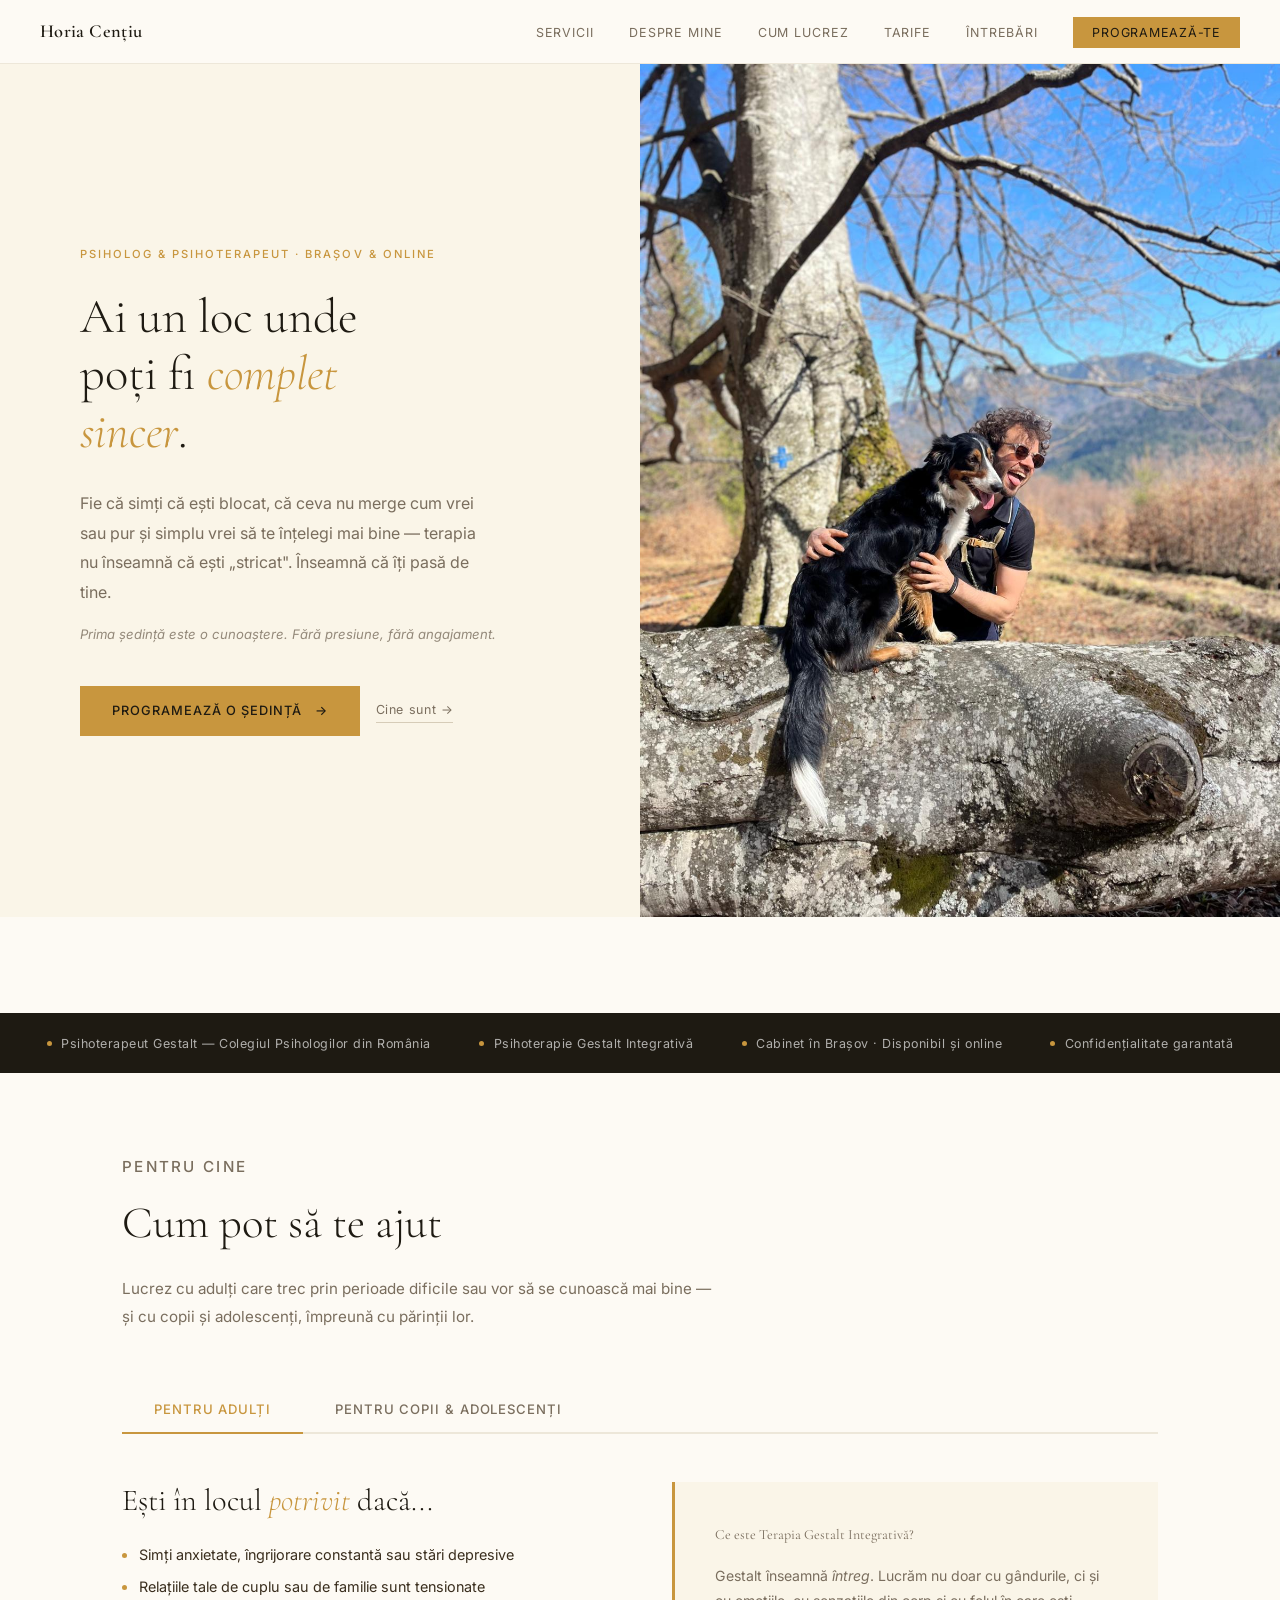
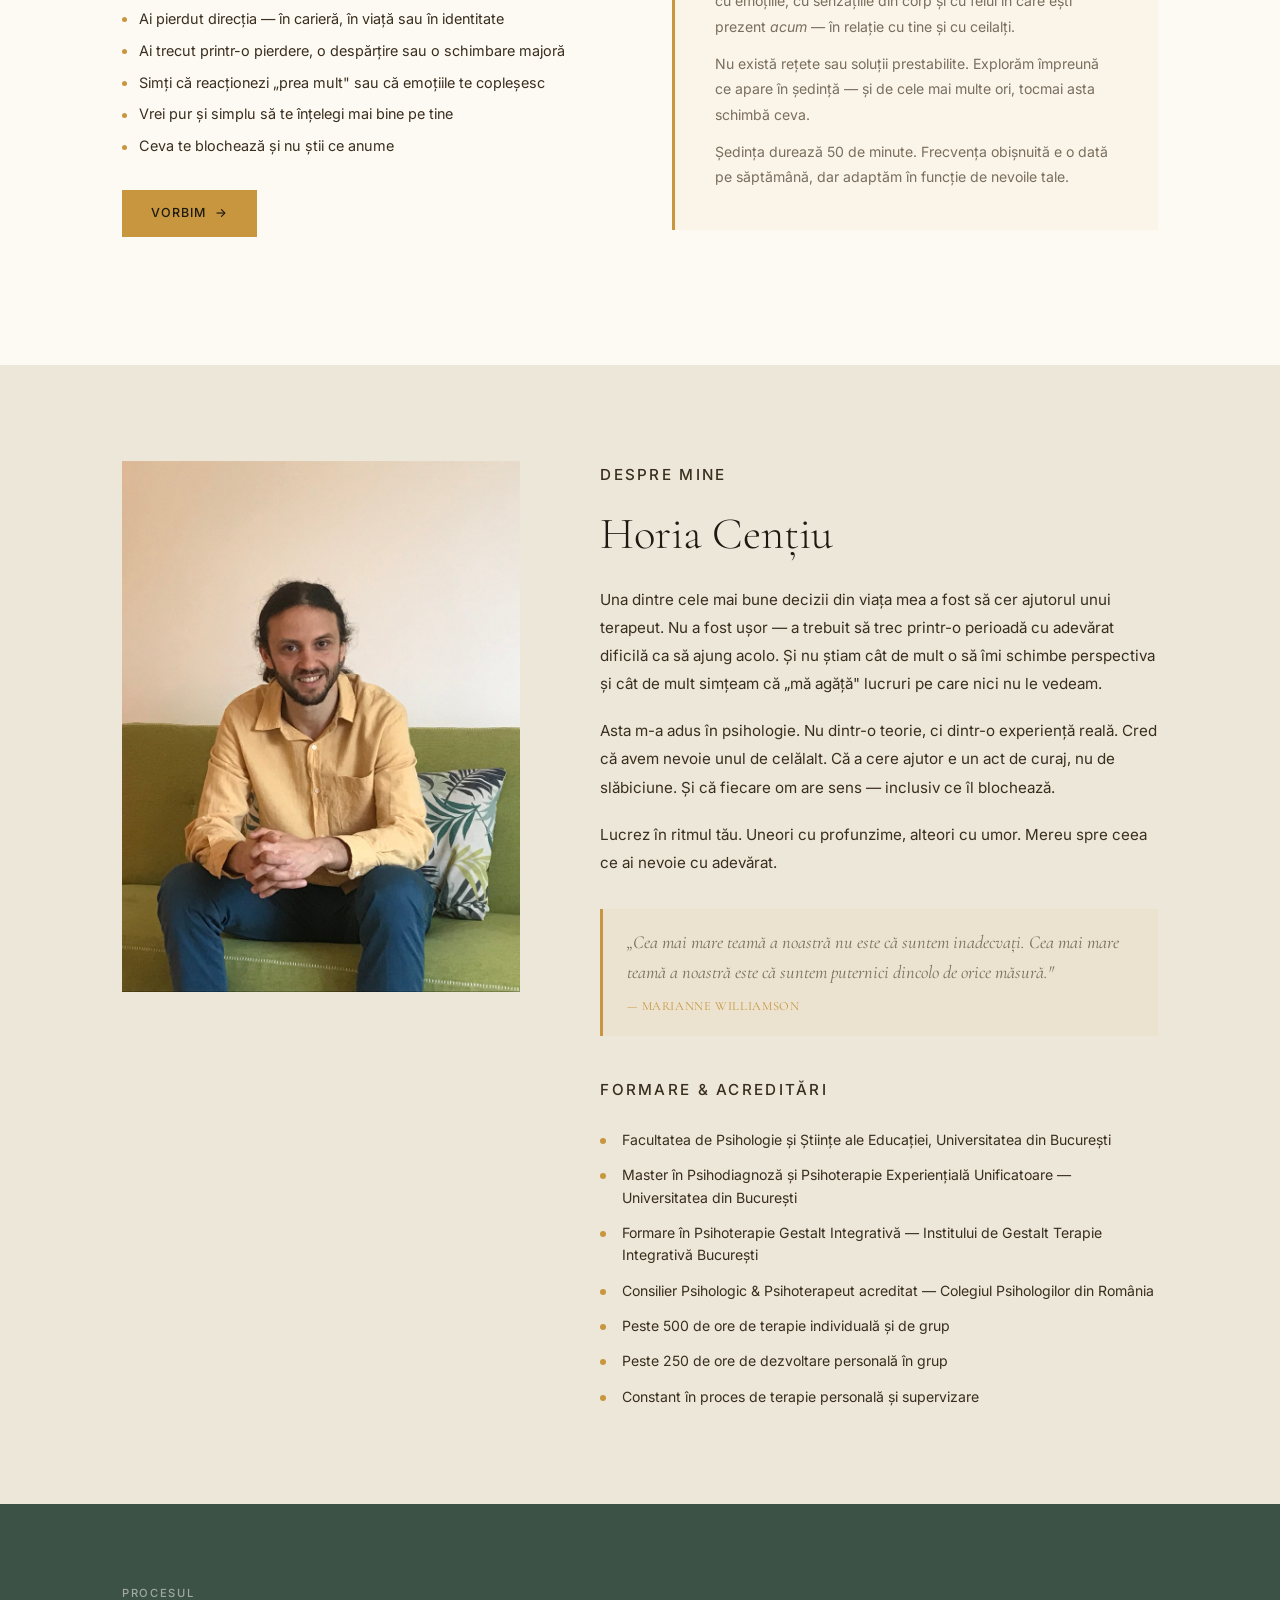
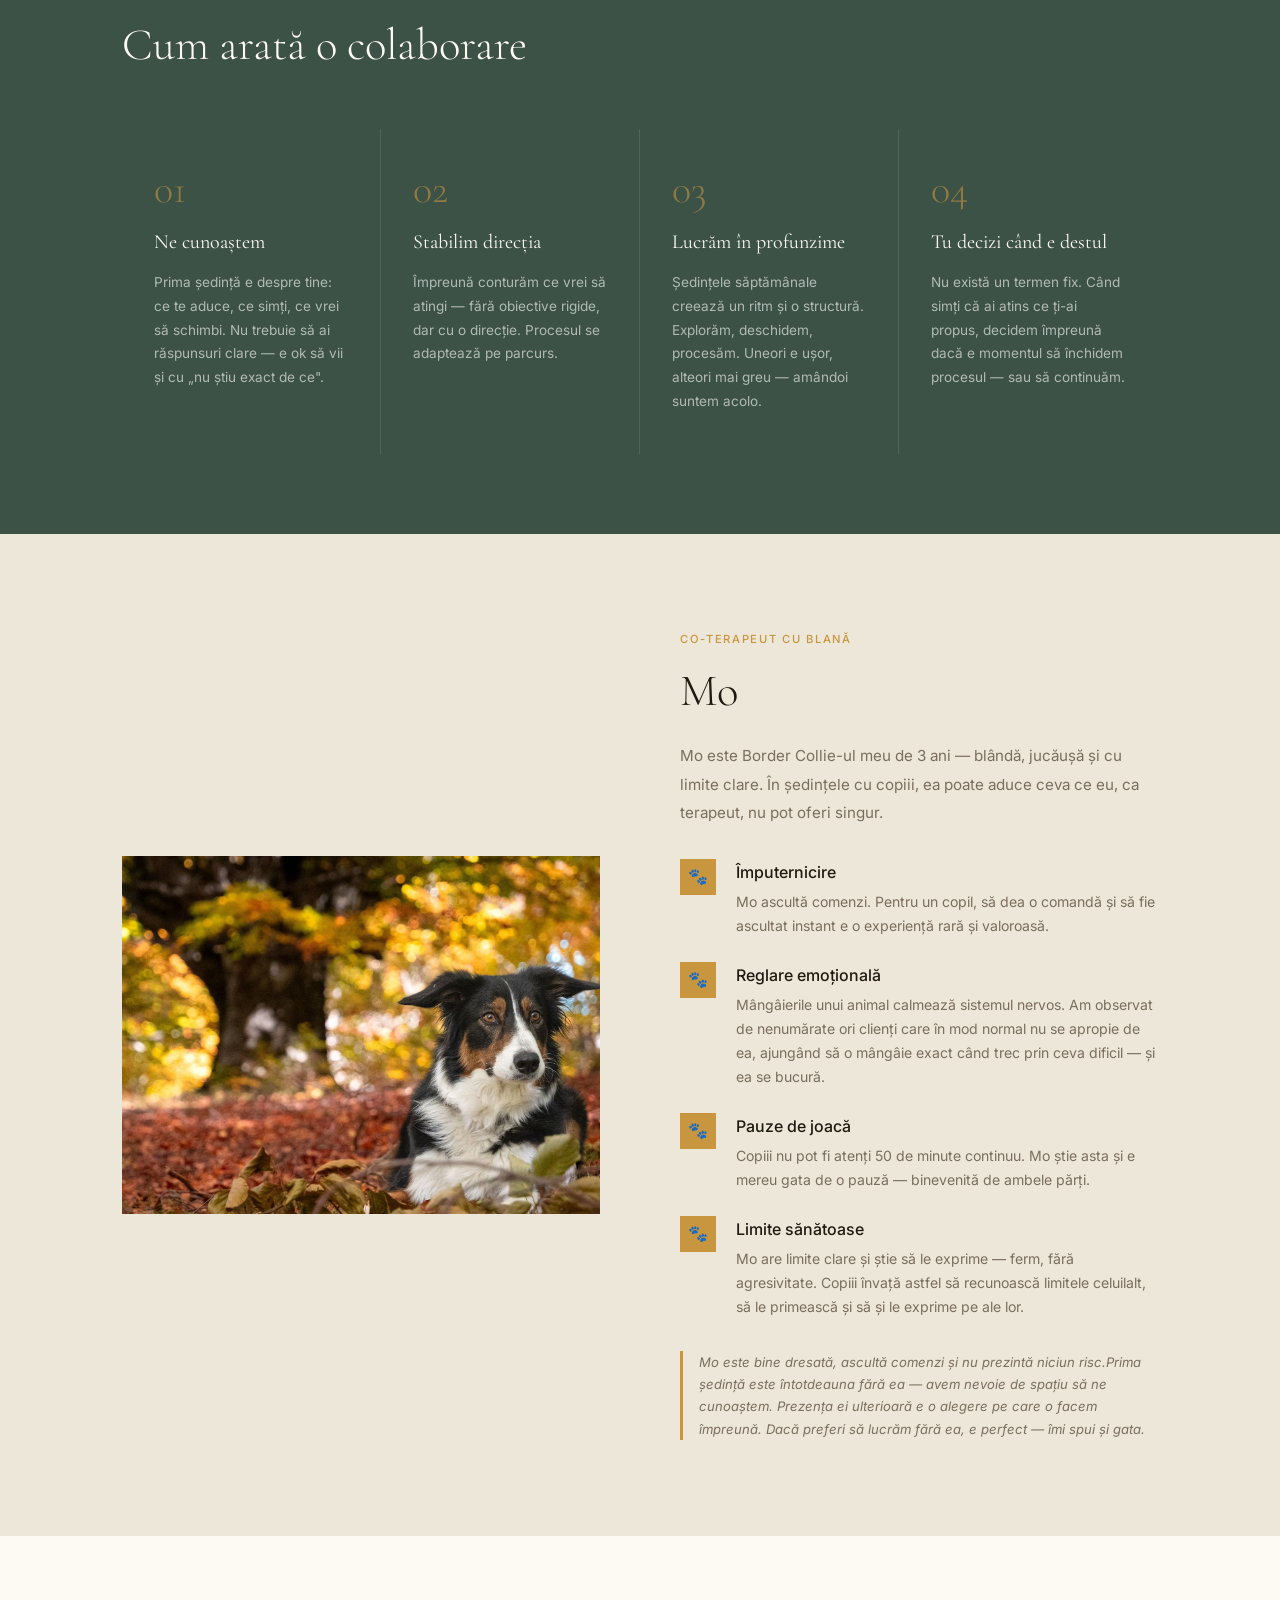
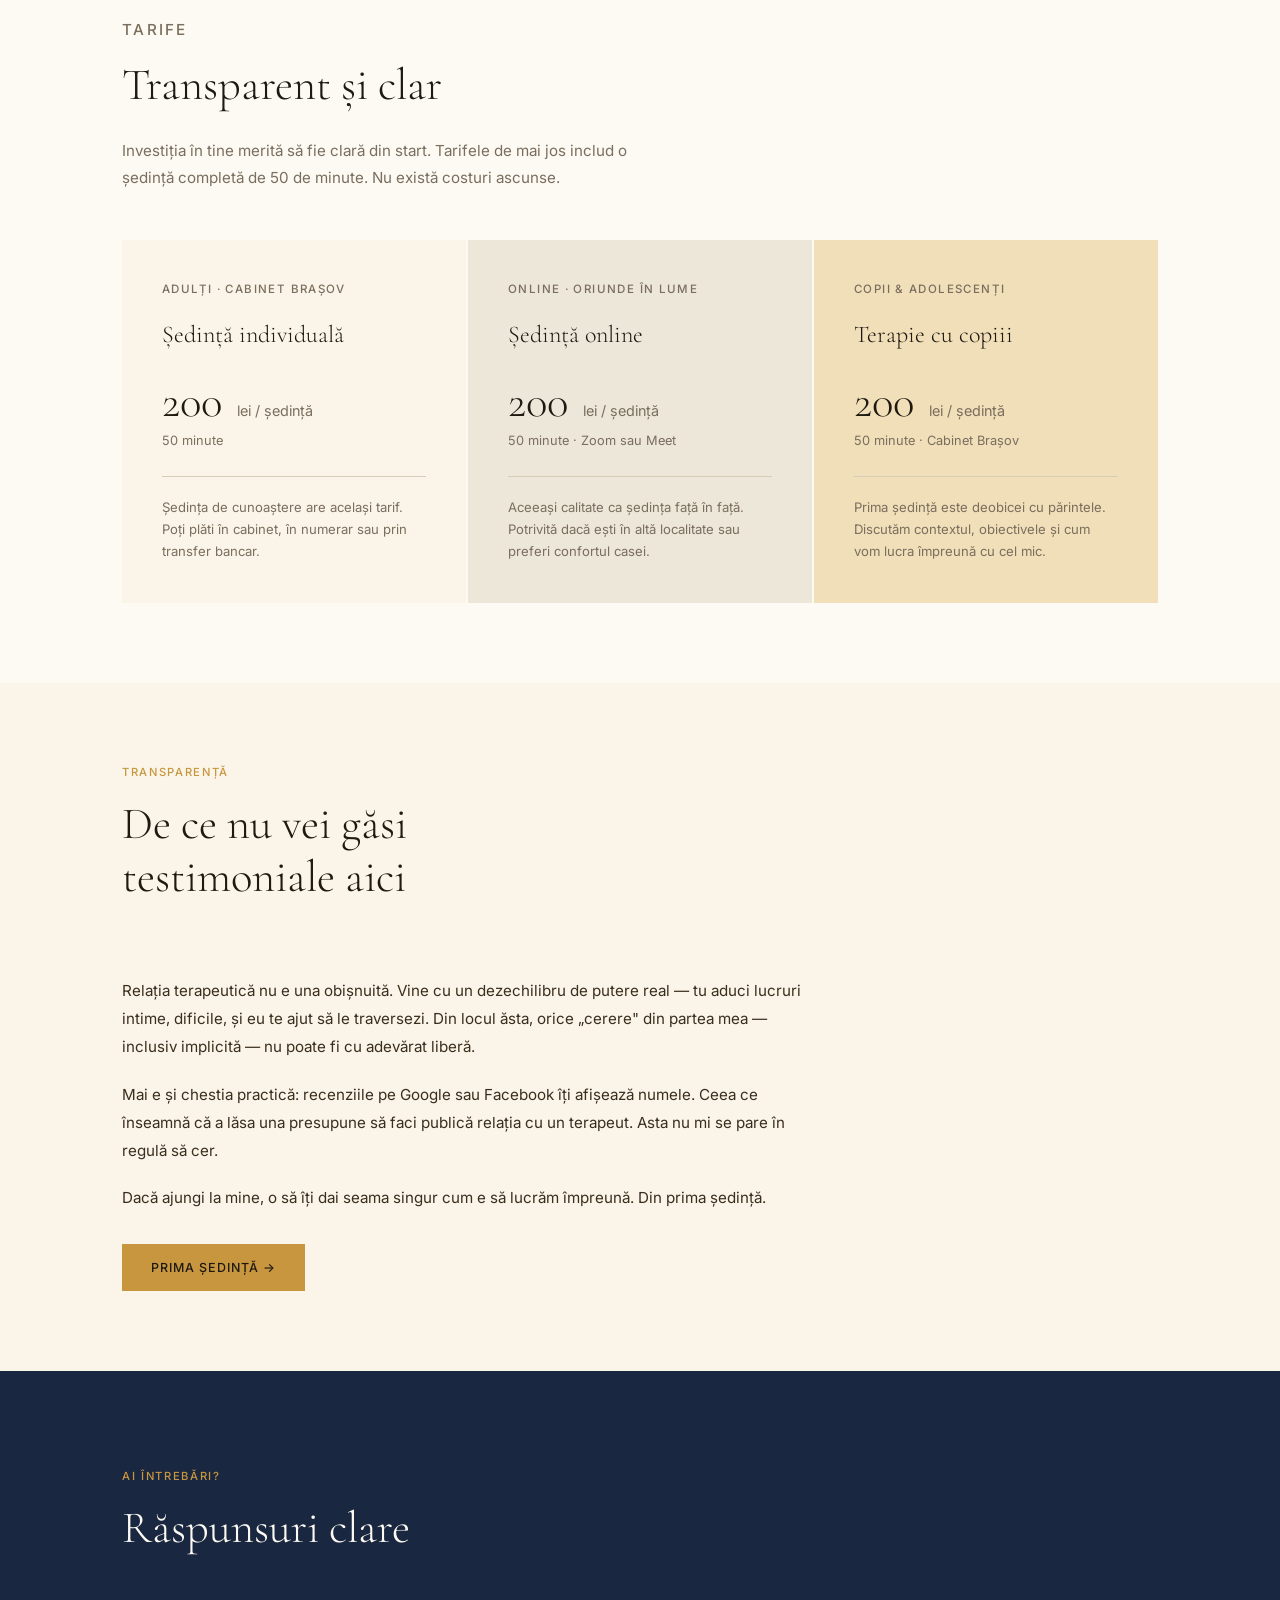
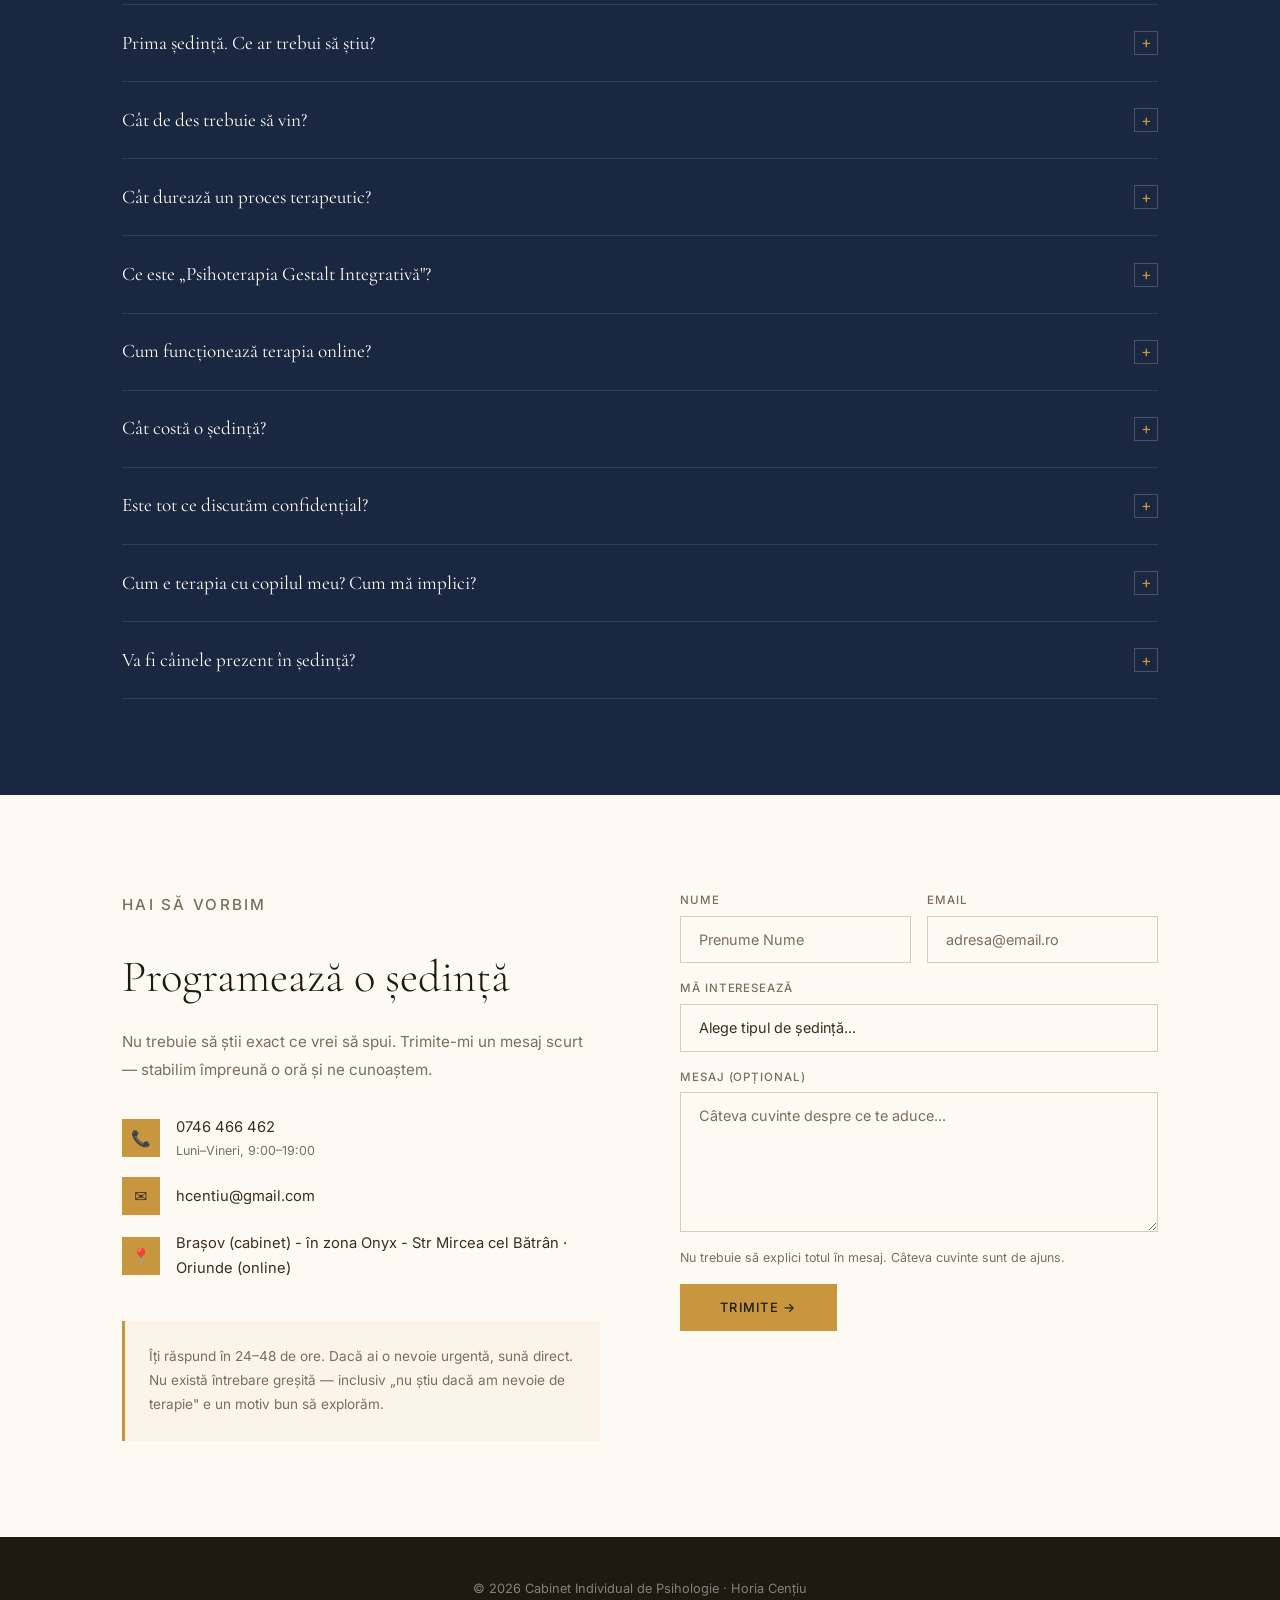
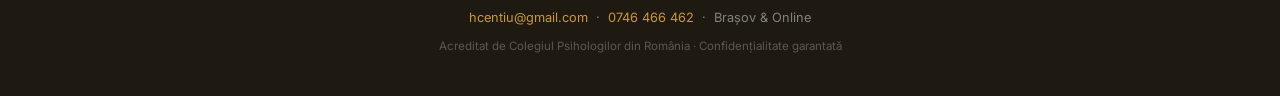
==== index.html @ 6fd57a89 "Update index.html" ====
<!DOCTYPE html>
<html lang="ro">
<head>
  <meta charset="UTF-8" />
  <meta name="viewport" content="width=device-width, initial-scale=1.0" />
  <title>Horia Cențiu | Psihoterapeut Gestalt Brașov — Terapie Adulți & Copii</title>
  <meta name="description" content="Psihoterapie Gestalt Integrativă în Brașov și online. Horia Cențiu — psihoterapeut acreditat. Terapie pentru adulți, copii și adolescenți. Programează o ședință." />

  <!-- SEO: Open Graph -->
  <meta property="og:type" content="website" />
  <meta property="og:title" content="Horia Cențiu | Psihoterapeut Gestalt Brașov" />
  <meta property="og:description" content="Psihoterapie Gestalt Integrativă în Brașov și online. Terapie pentru adulți, copii și adolescenți. Abordare caldă, fără clișee." />
  <meta property="og:url" content="https://horiacentiu.ro" />
  <meta property="og:image" content="https://horiacentiu.ro/pozesite1.jpg" />
  <meta property="og:locale" content="ro_RO" />

  <!-- SEO: Canonical -->
  <link rel="canonical" href="https://horiacentiu.ro" />

  <!-- SEO: Schema.org -->
  <script type="application/ld+json">
  {
    "@context": "https://schema.org",
    "@graph": [
      {
        "@type": "Person",
        "@id": "https://horiacentiu.ro/#persoana",
        "name": "Horia Centiu",
        "jobTitle": "Psihoterapeut Gestalt Integrativ",
        "description": "Psihoterapeut acreditat, specializat in Psihoterapie Gestalt Integrativa. Terapie individuala pentru adulti, copii si adolescenti in Brasov si online.",
        "url": "https://horiacentiu.ro",
        "email": "hcentiu@gmail.com",
        "telephone": "+40746466462",
        "image": "https://horiacentiu.ro/pozesite1.jpg",
        "alumniOf": {"@type": "CollegeOrUniversity", "name": "Universitatea din Bucuresti"},
        "knowsAbout": ["Psihoterapie Gestalt", "Terapie individuala", "Terapie copii", "Sanatate mentala"]
      },
      {
        "@type": "LocalBusiness",
        "@id": "https://horiacentiu.ro/#cabinet",
        "name": "Cabinet Individual de Psihologie Horia Centiu",
        "description": "Cabinet de psihoterapie Gestalt Integrativa in Brasov. Terapie pentru adulti, copii si adolescenti, fata in fata si online.",
        "url": "https://horiacentiu.ro",
        "telephone": "+40746466462",
        "email": "hcentiu@gmail.com",
        "priceRange": "200 RON",
        "address": {
          "@type": "PostalAddress",
          "addressLocality": "Brasov",
          "addressCountry": "RO"
        },
        "geo": {"@type": "GeoCoordinates", "latitude": "45.6427", "longitude": "25.5887"},
        "openingHoursSpecification": {
          "@type": "OpeningHoursSpecification",
          "dayOfWeek": ["Monday","Tuesday","Wednesday","Thursday","Friday"],
          "opens": "09:00",
          "closes": "19:00"
        },
        "hasOfferCatalog": {
          "@type": "OfferCatalog",
          "name": "Servicii de psihoterapie",
          "itemListElement": [
            {"@type": "Offer", "itemOffered": {"@type": "Service", "name": "Terapie individuala adulti", "description": "Sedinta de psihoterapie Gestalt Integrativa pentru adulti, 50 minute."}, "price": "200", "priceCurrency": "RON"},
            {"@type": "Offer", "itemOffered": {"@type": "Service", "name": "Terapie copii si adolescenti", "description": "Sedinta de terapie pentru copii si adolescenti, prin joc si expresie creativa."}, "price": "200", "priceCurrency": "RON"},
            {"@type": "Offer", "itemOffered": {"@type": "Service", "name": "Terapie online", "description": "Sedinta de psihoterapie online prin Zoom sau Google Meet."}, "price": "200", "priceCurrency": "RON"}
          ]
        }
      },
      {
        "@type": "FAQPage",
        "@id": "https://horiacentiu.ro/#faq",
        "mainEntity": [
          {
            "@type": "Question",
            "name": "Prima ședință. Ce ar trebui să știu?",
            "acceptedAnswer": {"@type": "Answer", "text": "Prima ședință e o cunoaștere — a ta, a mea, și a motivului pentru care ai ajuns aici. Nu trebuie să vii cu o poveste clară sau cu un diagnostic. Dacă la final simți că nu ne potrivim, te pot orienta spre altcineva fără nicio problemă."}
          },
          {
            "@type": "Question",
            "name": "Cât de des trebuie să vin?",
            "acceptedAnswer": {"@type": "Answer", "text": "De obicei o dată pe săptămână — constanța ajută procesul să avanseze și oferă structură. Putem stabili împreună să vii mai des în momente intense sau mai rar când lucrurile se stabilizează."}
          },
          {
            "@type": "Question",
            "name": "Cât durează un proces terapeutic?",
            "acceptedAnswer": {"@type": "Answer", "text": "Nu există un răspuns universal. Depinde de ce aduci cu tine, de ritmul tău și de profunzimea pe care vrei să o atingi. Unele persoane simt schimbări după câteva luni, altele aleg să continue ani de zile. Tu decizi când e destul."}
          },
          {
            "@type": "Question",
            "name": "Ce este Psihoterapia Gestalt Integrativă?",
            "acceptedAnswer": {"@type": "Answer", "text": "Gestalt înseamnă întreg. Lucrăm cu ceea ce se întâmplă acum: ce simți, ce apare în corpul tău, cum ești în relație cu ceilalți și cu tine. Integrativă înseamnă că nu există o rețetă fixă — adaptez instrumente din mai multe direcții la ceea ce ai nevoie tu, în momentul în care ești."}
          },
          {
            "@type": "Question",
            "name": "Cum funcționează terapia online?",
            "acceptedAnswer": {"@type": "Answer", "text": "Ședința online se desfășoară pe Zoom sau Google Meet, la o oră stabilită în avans. Ai nevoie doar de un loc liniștit și o conexiune la internet. Experiența e surprinzător de apropiată de ședința față în față."}
          },
          {
            "@type": "Question",
            "name": "Cât costă o ședință?",
            "acceptedAnswer": {"@type": "Answer", "text": "O ședință costă 200 lei, indiferent dacă e în cabinet sau online. Nu există ședință de probă gratuită, dar prima ședință nu te angajează la nimic — o privim amândoi ca o cunoaștere."}
          },
	      {
            "@type": "Question",
            "name": "Se dau teme? Sunt obligatorii?",
            "acceptedAnswer": {"@type": "Answer", "text": "Uneori ofer recomandări de teme de a lucra acasă, a ține un mic jurnal pe o anumită temă sau a explora o mișcare corporală. Temele nu sunt obligatorii, deși deobicei ajută procesul. Nu am să te intreb dacă le-ai făcut sau nu, dar le poți aduce tu în discuție dacă crezi că au deschis o temă."}
          },
          {
            "@type": "Question",
            "name": "Este tot ce discutăm confidențial?",
            "acceptedAnswer": {"@type": "Answer", "text": "Da. Confidențialitatea este fundamentul terapiei. Tot ce discutăm rămâne între noi, cu excepțiile prevăzute de lege (situații de risc iminent pentru tine sau pentru altcineva), discutate transparent la început."}
          },
          {
            "@type": "Question",
            "name": "Cum e terapia cu copilul meu? Cum mă implici?",
            "acceptedAnswer": {"@type": "Answer", "text": "Prima ședință e cu tine, ca părinte — înțeleg contextul și ce te îngrijorează. Ulterior lucrez direct cu copilul prin joc, desen și povești, iar periodic avem ședințe de feedback. Construim o relație de încredere cu copilul, fără să-ți raportez fiecare cuvânt."}
          }
        ]
      }
    ]
  }
  </script>
  <link rel="preconnect" href="https://fonts.googleapis.com" />
  <link rel="preconnect" href="https://fonts.gstatic.com" crossorigin />
  <link href="https://fonts.googleapis.com/css2?family=Cormorant+Garamond:ital,wght@0,300;0,400;0,600;1,300;1,400&family=Inter:wght@300;400;500&display=swap" rel="stylesheet" />
  <style>
    *, *::before, *::after { box-sizing: border-box; margin: 0; padding: 0; }

    :root {
      --yellow: #C8963E;
      --yellow-hover: #B5832C;
      --yellow-light: #F0DFB8;
      --yellow-pale: #FAF5E8;
      --beige: #EDE7D9;
      --beige-mid: #D6CCB8;
      --dark: #1E1A12;
      --text: #3A2E1E;
      --text-light: #7A6E5E;
      --white: #FDFAF4;
      --navy: #1A2740;
      --green-soft: #3D5246;
      --ff-display: 'Cormorant Garamond', Georgia, serif;
      --ff-body: 'Inter', system-ui, sans-serif;
    }

    html { scroll-behavior: smooth; }

    /* Accesibilitate: focus vizibil la navigare cu tastatura (WCAG 2.4.7) */
    a:focus-visible,
    button:focus-visible,
    input:focus-visible,
    select:focus-visible,
    textarea:focus-visible,
    summary:focus-visible {
      outline: 3px solid var(--navy);
      outline-offset: 2px;
      border-radius: 2px;
    }

    /* Skip-link pentru utilizatorii de tastatura */
    .skip-link {
      position: absolute;
      left: -9999px;
      top: 0;
      background: var(--navy);
      color: #fff;
      padding: 0.75rem 1.25rem;
      z-index: 2000;
      font-size: 0.85rem;
      text-decoration: none;
    }
    .skip-link:focus { left: 0; }

    body {
      font-family: var(--ff-body);
      background: var(--white);
      color: var(--text);
      font-size: 16px;
      line-height: 1.7;
    }

    /* ── NAV ── */
    nav {
      position: fixed;
      top: 0; left: 0; right: 0;
      z-index: 100;
      background: rgba(253, 250, 244, 0.97);
      backdrop-filter: blur(10px);
      border-bottom: 1px solid var(--beige);
      padding: 0 2.5rem;
      height: 64px;
      display: flex;
      align-items: center;
      justify-content: space-between;
    }

    .nav-logo {
      font-family: var(--ff-display);
      font-size: 1.15rem;
      font-weight: 600;
      color: var(--dark);
      text-decoration: none;
      letter-spacing: 0.02em;
    }

    .nav-links {
      list-style: none;
      display: flex;
      gap: 2.2rem;
      align-items: center;
    }

    .nav-links a {
      font-size: 0.78rem;
      font-weight: 400;
      letter-spacing: 0.07em;
      text-transform: uppercase;
      color: var(--text-light);
      text-decoration: none;
      transition: color 0.2s;
    }

    .nav-links a:hover { color: var(--yellow); }

    .nav-cta-btn {
      background: var(--yellow) !important;
      color: var(--dark) !important;
      padding: 0.5rem 1.2rem !important;
      letter-spacing: 0.06em !important;
      transition: background 0.2s !important;
    }
    .nav-cta-btn:hover { background: var(--yellow-hover) !important; color: var(--white) !important; }

    .nav-toggle {
      display: none;
      background: none;
      border: none;
      cursor: pointer;
      flex-direction: column;
      gap: 5px;
      padding: 4px;
    }

    .nav-toggle span {
      display: block;
      width: 22px;
      height: 2px;
      background: var(--dark);
      transition: all 0.3s;
    }

    /* ── HERO ── */
    #home {
      min-height: 100vh;
      display: grid;
      grid-template-columns: 1fr 1fr;
      padding-top: 64px;
    }

    .hero-text {
      background: var(--yellow-pale);
      display: flex;
      flex-direction: column;
      justify-content: center;
      padding: 5rem 4rem 5rem 5rem;
    }

    .hero-eyebrow {
      font-size: 0.7rem;
      letter-spacing: 0.18em;
      text-transform: uppercase;
      color: var(--yellow);
      font-weight: 500;
      margin-bottom: 1.5rem;
    }

    .hero-title {
      font-family: var(--ff-display);
      font-size: clamp(2.4rem, 3.8vw, 3.6rem);
      font-weight: 300;
      line-height: 1.18;
      color: var(--dark);
      margin-bottom: 1.8rem;
    }

    .hero-title em {
      font-style: italic;
      color: var(--yellow);
    }

    .hero-sub {
      font-size: 1rem;
      color: var(--text-light);
      max-width: 400px;
      margin-bottom: 1rem;
      line-height: 1.85;
    }

    .hero-reassurance {
      font-size: 0.82rem;
      color: var(--text-light);
      margin-bottom: 2.5rem;
      font-style: italic;
      opacity: 0.8;
    }

    .hero-ctas {
      display: flex;
      gap: 1rem;
      flex-wrap: wrap;
      align-items: center;
    }

    .hero-cta {
      display: inline-flex;
      align-items: center;
      gap: 0.75rem;
      background: var(--yellow);
      color: var(--dark);
      padding: 0.9rem 2rem;
      font-size: 0.8rem;
      font-weight: 500;
      letter-spacing: 0.08em;
      text-transform: uppercase;
      text-decoration: none;
      transition: background 0.2s, transform 0.15s;
      border: none;
      cursor: pointer;
    }

    .hero-cta:hover { background: var(--yellow-hover); color: var(--white); transform: translateX(3px); }
    .hero-cta::after { content: '→'; }

    .hero-cta-secondary {
      font-size: 0.78rem;
      color: var(--text-light);
      text-decoration: none;
      letter-spacing: 0.05em;
      border-bottom: 1px solid var(--beige-mid);
      padding-bottom: 2px;
      transition: color 0.2s, border-color 0.2s;
    }
    .hero-cta-secondary:hover { color: var(--yellow); border-color: var(--yellow); }

    .hero-image {
      position: relative;
      overflow: hidden;
    }

    .hero-image img {
      width: 100%;
      height: 100%;
      object-fit: cover;
      object-position: center top;
      display: block;
    }

    .hero-image-placeholder {
      width: 100%;
      height: 100%;
      background: linear-gradient(135deg, var(--beige) 0%, var(--beige-mid) 100%);
      display: flex;
      align-items: center;
      justify-content: center;
      color: var(--text-light);
      font-size: 0.85rem;
    }

    /* ── TRUST BAR ── */
    .trust-bar {
      background: var(--dark);
      padding: 1.2rem 2rem;
      display: flex;
      justify-content: center;
      gap: 3rem;
      flex-wrap: wrap;
    }

    .trust-item {
      display: flex;
      align-items: center;
      gap: 0.6rem;
      color: rgba(255,255,255,0.65);
      font-size: 0.78rem;
      letter-spacing: 0.04em;
    }

    .trust-item-dot {
      width: 5px;
      height: 5px;
      border-radius: 50%;
      background: var(--yellow);
      flex-shrink: 0;
    }

    /* ── SECTIONS GENERIC ── */
    section { padding: 6rem 0; }

    .container {
      max-width: 1100px;
      margin: 0 auto;
      padding: 0 2rem;
    }

    .section-label {
      font-size: 0.7rem;
      letter-spacing: 0.15em;
      text-transform: uppercase;
      color: var(--yellow);
      font-weight: 500;
      margin-bottom: 1rem;
    }

    .section-title {
      font-family: var(--ff-display);
      font-size: clamp(2rem, 3.5vw, 3rem);
      font-weight: 300;
      color: var(--dark);
      line-height: 1.2;
      margin-bottom: 1.5rem;
    }

    /* ── PENTRU CINE ── */
    #pentru-cine {
      background: var(--white);
      padding: 5rem 0;
    }

    .pentru-cine-intro {
      max-width: 600px;
      margin-bottom: 3.5rem;
    }

    .pentru-cine-intro p {
      font-size: 0.95rem;
      color: var(--text-light);
      line-height: 1.85;
    }

    .tabs-nav {
      display: flex;
      gap: 0;
      margin-bottom: 0;
      border-bottom: 2px solid var(--beige);
    }

    .tab-btn {
      background: none;
      border: none;
      padding: 0.9rem 2rem;
      font-family: var(--ff-body);
      font-size: 0.82rem;
      font-weight: 500;
      letter-spacing: 0.07em;
      text-transform: uppercase;
      color: var(--text-light);
      cursor: pointer;
      border-bottom: 2px solid transparent;
      margin-bottom: -2px;
      transition: color 0.2s, border-color 0.2s;
    }

    .tab-btn.active {
      color: var(--yellow);
      border-bottom-color: var(--yellow);
    }

    .tab-panel {
      display: none;
      padding: 3rem 0;
    }

    .tab-panel.active { display: block; }

    .tab-content-grid {
      display: grid;
      grid-template-columns: 1fr 1fr;
      gap: 4rem;
      align-items: start;
    }

    .tab-heading {
      font-family: var(--ff-display);
      font-size: 1.9rem;
      font-weight: 300;
      color: var(--dark);
      line-height: 1.25;
      margin-bottom: 1rem;
    }

    .tab-heading em {
      font-style: italic;
      color: var(--yellow);
    }

    .tab-text {
      font-size: 0.93rem;
      color: var(--text-light);
      line-height: 1.85;
      margin-bottom: 1rem;
    }

    .tab-problems {
      list-style: none;
      margin-top: 1.5rem;
      display: flex;
      flex-direction: column;
      gap: 0.6rem;
    }

    .tab-problems li {
      display: flex;
      gap: 0.75rem;
      align-items: flex-start;
      font-size: 0.9rem;
      color: var(--text);
      line-height: 1.55;
    }

    .tab-problems li::before {
      content: '';
      width: 5px;
      height: 5px;
      border-radius: 50%;
      background: var(--yellow);
      flex-shrink: 0;
      margin-top: 0.6rem;
    }

    .tab-side-card {
      background: var(--yellow-pale);
      padding: 2.5rem;
      border-left: 3px solid var(--yellow);
    }

    .tab-side-card-title {
      font-family: var(--ff-display);
      font-size: 1.15rem;
      font-weight: 400;
      color: var(--dark);
      margin-bottom: 1rem;
    }

    .tab-side-card p {
      font-size: 0.88rem;
      color: var(--text-light);
      line-height: 1.8;
    }

    .tab-cta {
      display: inline-flex;
      align-items: center;
      gap: 0.6rem;
      margin-top: 2rem;
      background: var(--yellow);
      color: var(--dark);
      padding: 0.8rem 1.8rem;
      font-size: 0.78rem;
      font-weight: 500;
      letter-spacing: 0.08em;
      text-transform: uppercase;
      text-decoration: none;
      transition: background 0.2s;
    }
    .tab-cta:hover { background: var(--yellow-hover); color: var(--white); }
    .tab-cta::after { content: '→'; }

    /* ── DESPRE MINE ── */
    #despre {
      background: var(--beige);
    }

    .despre-grid {
      display: grid;
      grid-template-columns: 1fr 1.4fr;
      gap: 5rem;
      align-items: start;
    }

    .despre-image {
      aspect-ratio: 3/4;
      overflow: hidden;
      background: var(--beige-mid);
      position: relative;
    }

    .despre-image img {
      width: 100%;
      height: 100%;
      object-fit: cover;
      object-position: center top;
    }

    .despre-content p {
      font-size: 0.95rem;
      color: var(--text);
      margin-bottom: 1.2rem;
      line-height: 1.85;
    }

    .quote-block {
      border-left: 3px solid var(--yellow);
      padding: 1.2rem 1.5rem;
      margin: 2rem 0;
      background: rgba(200,150,62,0.06);
      font-family: var(--ff-display);
      font-style: italic;
      font-size: 1.15rem;
      color: var(--text-light);
      line-height: 1.6;
    }

    .quote-block cite {
      display: block;
      font-size: 0.78rem;
      font-style: normal;
      letter-spacing: 0.05em;
      margin-top: 0.6rem;
      color: var(--yellow);
      text-transform: uppercase;
    }

    /* ── STUDII ── */
    .studii-grid {
      margin-top: 2.5rem;
      display: flex;
      flex-direction: column;
      gap: 0.8rem;
    }

    .studiu-item {
      display: flex;
      gap: 1rem;
      align-items: flex-start;
      font-size: 0.88rem;
      color: var(--text);
      line-height: 1.6;
    }

    .studiu-item::before {
      content: '';
      width: 6px;
      height: 6px;
      border-radius: 50%;
      background: var(--yellow);
      flex-shrink: 0;
      margin-top: 0.55rem;
    }

    /* ── CUM LUCREZ ── */
    #cum-lucrez {
      background: var(--green-soft);
      padding: 5rem 0;
    }

    #cum-lucrez .section-label { color: rgba(255,255,255,0.5); }
    #cum-lucrez .section-title { color: var(--white); }

    .pasi-grid {
      display: grid;
      grid-template-columns: repeat(4, 1fr);
      gap: 0;
      margin-top: 3.5rem;
    }

    .pas-item {
      padding: 2.5rem 2rem;
      border-right: 1px solid rgba(255,255,255,0.1);
    }

    .pas-item:last-child { border-right: none; }

    .pas-num {
      font-family: var(--ff-display);
      font-size: 2.5rem;
      font-weight: 300;
      color: var(--yellow);
      opacity: 0.6;
      margin-bottom: 1rem;
      line-height: 1;
    }

    .pas-title {
      font-family: var(--ff-display);
      font-size: 1.25rem;
      font-weight: 400;
      color: var(--white);
      margin-bottom: 0.75rem;
    }

    .pas-text {
      font-size: 0.85rem;
      color: rgba(255,255,255,0.6);
      line-height: 1.75;
    }

    /* ── TARIFE ── */
    #tarife {
      background: var(--white);
      padding: 5rem 0;
    }

    .tarife-intro {
      max-width: 520px;
      margin-bottom: 3rem;
    }

    .tarife-intro p {
      font-size: 0.95rem;
      color: var(--text-light);
      line-height: 1.8;
    }

    .tarife-grid {
      display: grid;
      grid-template-columns: repeat(3, 1fr);
      gap: 2px;
    }

    .tarif-card {
      background: var(--yellow-pale);
      padding: 2.5rem;
    }

    .tarif-card:nth-child(2) { background: var(--beige); }
    .tarif-card:nth-child(3) { background: var(--yellow-light); }

    .tarif-type {
      font-size: 0.72rem;
      letter-spacing: 0.12em;
      text-transform: uppercase;
      color: var(--text-light);
      font-weight: 500;
      margin-bottom: 1rem;
    }

    .tarif-name {
      font-family: var(--ff-display);
      font-size: 1.5rem;
      font-weight: 300;
      color: var(--dark);
      margin-bottom: 1.5rem;
    }

    .tarif-price {
      font-family: var(--ff-display);
      font-size: 2.8rem;
      font-weight: 300;
      color: var(--dark);
      line-height: 1;
    }

    .tarif-price span {
      font-family: var(--ff-body);
      font-size: 0.9rem;
      font-weight: 400;
      color: var(--text-light);
      margin-left: 0.3rem;
    }

    .tarif-duration {
      font-size: 0.8rem;
      color: var(--text-light);
      margin-top: 0.3rem;
      margin-bottom: 1.5rem;
    }

    .tarif-note {
      font-size: 0.82rem;
      color: var(--text-light);
      line-height: 1.7;
      border-top: 1px solid var(--beige-mid);
      padding-top: 1.2rem;
      margin-top: auto;
    }

    /* ── TESTIMONIALE ── */
    #testimoniale {
      background: var(--yellow-pale);
      padding: 5rem 0;
    }

    .test-intro {
      display: flex;
      justify-content: space-between;
      align-items: flex-end;
      margin-bottom: 3rem;
      gap: 2rem;
      flex-wrap: wrap;
    }

    .test-note {
      font-size: 0.78rem;
      color: var(--text-light);
      font-style: italic;
      max-width: 260px;
      line-height: 1.6;
    }

    .test-grid {
      display: grid;
      grid-template-columns: repeat(3, 1fr);
      gap: 1.5px;
    }

    .test-card {
      background: var(--white);
      padding: 2.5rem;
      display: flex;
      flex-direction: column;
      gap: 1.5rem;
    }

    .test-stars {
      color: var(--yellow);
      font-size: 1rem;
      letter-spacing: 0.1em;
    }

    .test-text {
      font-family: var(--ff-display);
      font-size: 1.1rem;
      font-weight: 300;
      font-style: italic;
      color: var(--dark);
      line-height: 1.55;
      flex: 1;
    }

    .test-author {
      font-size: 0.78rem;
      letter-spacing: 0.06em;
      text-transform: uppercase;
      color: var(--text-light);
      font-weight: 500;
    }

    .test-context {
      font-size: 0.75rem;
      color: var(--yellow);
      margin-top: 0.2rem;
    }

    /* ── FAQ ── */
    #faq { background: var(--navy); }

    #faq .section-title { color: var(--white); }
    #faq .section-label { color: var(--yellow); }

    .faq-list {
      margin-top: 3rem;
      display: flex;
      flex-direction: column;
    }

    .faq-item {
      border-top: 1px solid rgba(255,255,255,0.1);
    }

    .faq-item:last-child { border-bottom: 1px solid rgba(255,255,255,0.1); }

    .faq-toggle {
      display: flex;
      justify-content: space-between;
      align-items: center;
      padding: 1.6rem 0;
      cursor: pointer;
      gap: 2rem;
      list-style: none;
    }

    .faq-toggle::-webkit-details-marker { display: none; }

    .faq-question {
      font-family: var(--ff-display);
      font-size: 1.2rem;
      font-weight: 400;
      color: var(--white);
      line-height: 1.3;
    }

    .faq-icon {
      flex-shrink: 0;
      width: 24px;
      height: 24px;
      border: 1px solid rgba(255,255,255,0.2);
      display: flex;
      align-items: center;
      justify-content: center;
      color: var(--yellow);
      font-size: 1rem;
      transition: transform 0.3s;
    }

    details[open] .faq-icon { transform: rotate(45deg); }

    .faq-answer {
      padding: 0 0 1.6rem 0;
      font-size: 0.9rem;
      color: rgba(255,255,255,0.6);
      line-height: 1.85;
      max-width: 720px;
    }

    /* ── CONTACT ── */
    #contact { background: var(--white); }

    .contact-grid {
      display: grid;
      grid-template-columns: 1fr 1fr;
      gap: 5rem;
      align-items: start;
    }

    .contact-info p {
      font-size: 0.95rem;
      color: var(--text-light);
      margin-bottom: 2rem;
      line-height: 1.8;
    }

    .contact-detail {
      display: flex;
      gap: 1rem;
      align-items: center;
      margin-bottom: 1rem;
      font-size: 0.92rem;
      color: var(--text);
    }

    .contact-detail-icon {
      width: 38px;
      height: 38px;
      background: var(--yellow);
      display: flex;
      align-items: center;
      justify-content: center;
      font-size: 1rem;
      flex-shrink: 0;
    }

    .contact-detail a {
      color: var(--text);
      text-decoration: none;
    }

    .contact-detail a:hover { color: var(--yellow); }

    .contact-promise {
      margin-top: 2.5rem;
      padding: 1.5rem;
      background: var(--yellow-pale);
      border-left: 3px solid var(--yellow);
    }

    .contact-promise p {
      font-size: 0.85rem;
      color: var(--text-light);
      line-height: 1.75;
      margin: 0;
    }

    .contact-form {
      display: flex;
      flex-direction: column;
      gap: 1rem;
    }

    .form-row {
      display: grid;
      grid-template-columns: 1fr 1fr;
      gap: 1rem;
    }

    .contact-form input,
    .contact-form textarea,
    .contact-form select {
      width: 100%;
      padding: 0.9rem 1.1rem;
      border: 1px solid var(--beige-mid);
      background: var(--white);
      font-family: var(--ff-body);
      font-size: 0.9rem;
      color: var(--text);
      outline: none;
      transition: border-color 0.2s;
      -webkit-appearance: none;
      border-radius: 0;
    }

    .contact-form input:focus,
    .contact-form textarea:focus,
    .contact-form select:focus { border-color: var(--yellow); }

    .contact-form input::placeholder,
    .contact-form textarea::placeholder { color: var(--text-light); }

    .contact-form textarea { height: 140px; resize: vertical; }

    .form-label {
      font-size: 0.72rem;
      letter-spacing: 0.08em;
      text-transform: uppercase;
      color: var(--text-light);
      font-weight: 500;
      display: block;
      margin-bottom: 0.3rem;
    }

    .form-field { display: flex; flex-direction: column; }

    .form-btn {
      background: var(--yellow);
      color: var(--dark);
      border: none;
      padding: 1rem 2.5rem;
      font-family: var(--ff-body);
      font-size: 0.8rem;
      font-weight: 500;
      letter-spacing: 0.1em;
      text-transform: uppercase;
      cursor: pointer;
      transition: background 0.2s;
      align-self: flex-start;
    }

    .form-btn:hover { background: var(--yellow-hover); color: var(--white); }

    .form-note {
      font-size: 0.78rem;
      color: var(--text-light);
      line-height: 1.6;
    }

    /* ── SUCCESS MSG ── */
    .form-success {
      display: none;
      text-align: center;
      padding: 3rem 2rem;
      background: var(--yellow-pale);
      border: 1px solid var(--yellow-light);
    }

    .form-success.show { display: block; }
    .form-success p:first-child { font-family: var(--ff-display); font-size: 1.5rem; color: var(--dark); margin-bottom: 0.5rem; }
    .form-success p:last-child { font-size: 0.9rem; color: var(--text-light); }

    /* ── FOOTER ── */
    footer {
      background: var(--dark);
      color: rgba(255,255,255,0.45);
      text-align: center;
      padding: 2.5rem;
      font-size: 0.8rem;
      line-height: 1.8;
    }

    footer a { color: var(--yellow); text-decoration: none; }

    /* ── MOBILE ── */
    @media (max-width: 900px) {
      .pasi-grid { grid-template-columns: 1fr 1fr; }
      .pas-item { border-bottom: 1px solid rgba(255,255,255,0.1); border-right: none; }
      .pas-item:nth-child(odd) { border-right: 1px solid rgba(255,255,255,0.1); }
    }

    @media (max-width: 768px) {
      .nav-links { display: none; flex-direction: column; gap: 0; position: absolute; top: 64px; left: 0; right: 0; background: var(--white); border-bottom: 1px solid var(--beige); padding: 1rem 0; }
      .nav-links.open { display: flex; }
      .nav-links li { width: 100%; }
      .nav-links a { display: block; padding: 0.75rem 2rem; }
      .nav-toggle { display: flex; }

      #home { grid-template-columns: 1fr; min-height: auto; display: flex; flex-direction: column; }
      .hero-text { padding: 3rem 1.5rem; order: 1; }
      .hero-image { order: 2; height: 100vw; width: 100%; }
      .hero-image img { object-position: center center; }

      .despre-grid, .contact-grid { grid-template-columns: 1fr; gap: 2.5rem; }
      #mo > .container > div { grid-template-columns: 1fr !important; gap: 2.5rem !important; }
      .tarife-grid, .test-grid { grid-template-columns: 1fr; }
      .pasi-grid { grid-template-columns: 1fr; }
      .pas-item { border-right: none; }
      .form-row { grid-template-columns: 1fr; }
      .tab-content-grid { grid-template-columns: 1fr; }
      .trust-bar { gap: 1.5rem; }

      section { padding: 4rem 0; }
    }
  </style>
</head>
<body>

<a href="#main" class="skip-link">Sari la conținut</a>

<!-- NAV -->
<nav>
  <a href="#home" class="nav-logo">Horia Cențiu</a>
  <ul class="nav-links" id="navLinks">
    <li><a href="#pentru-cine">Servicii</a></li>
    <li><a href="#despre">Despre mine</a></li>
    <li><a href="#cum-lucrez">Cum lucrez</a></li>
    <li><a href="#tarife">Tarife</a></li>
    <li><a href="#faq">Întrebări</a></li>
    <li><a href="#contact" class="nav-cta-btn">Programează-te</a></li>
  </ul>
  <button class="nav-toggle" id="navToggle" aria-label="Meniu">
    <span></span><span></span><span></span>
  </button>
</nav>

<main id="main">

<!-- HERO -->
<section id="home">
  <div class="hero-text">
    <p class="hero-eyebrow">Psiholog & Psihoterapeut · Brașov & Online</p>
    <h1 class="hero-title">
      Ai un loc unde<br>poți fi <em>complet<br>sincer</em>.
    </h1>
    <p class="hero-sub">
      Fie că simți că ești blocat, că ceva nu merge cum vrei sau pur și simplu vrei să te înțelegi mai bine — terapia nu înseamnă că ești „stricat". Înseamnă că îți pasă de tine.
    </p>
    <p class="hero-reassurance">Prima ședință este o cunoaștere. Fără presiune, fără angajament.</p>
    <div class="hero-ctas">
      <a href="#contact" class="hero-cta">Programează o ședință</a>
      <a href="#despre" class="hero-cta-secondary">Cine sunt →</a>
    </div>
  </div>
  <div class="hero-image">
    <img src="pozesite1.jpg" alt="Horia Cențiu, psihoterapeut Gestalt în Brașov" fetchpriority="high" decoding="async" style="width:100%;height:100%;object-fit:cover;object-position:center top;">
  </div>
</section>

<!-- TRUST BAR -->
<div class="trust-bar">
  <div class="trust-item"><div class="trust-item-dot"></div> Psihoterapeut Gestalt — Colegiul Psihologilor din România</div>
  <div class="trust-item"><div class="trust-item-dot"></div> Psihoterapie Gestalt Integrativă</div>
  <div class="trust-item"><div class="trust-item-dot"></div> Cabinet în Brașov · Disponibil și online</div>
  <div class="trust-item"><div class="trust-item-dot"></div> Confidențialitate garantată</div>
</div>

<!-- PENTRU CINE -->
<section id="pentru-cine">
  <div class="container">
    <div class="pentru-cine-intro">
      <p class="section-label">Pentru cine</p>
      <h2 class="section-title">Cum pot să te ajut</h2>
      <p>Lucrez cu adulți care trec prin perioade dificile sau vor să se cunoască mai bine — și cu copii și adolescenți, împreună cu părinții lor.</p>
    </div>

    <div class="tabs-nav">
      <button class="tab-btn active" onclick="switchTab('adulti', this)">Pentru adulți</button>
      <button class="tab-btn" onclick="switchTab('copii', this)">Pentru copii & adolescenți</button>
    </div>

    <!-- Tab Adulți -->
    <div class="tab-panel active" id="tab-adulti">
      <div class="tab-content-grid">
        <div>
          <h3 class="tab-heading">Ești în locul <em>potrivit</em> dacă...</h3>
          <ul class="tab-problems">
            <li>Simți anxietate, îngrijorare constantă sau stări depresive</li>
            <li>Relațiile tale de cuplu sau de familie sunt tensionate</li>
            <li>Ai pierdut direcția — în carieră, în viață sau în identitate</li>
            <li>Ai trecut printr-o pierdere, o despărțire sau o schimbare majoră</li>
            <li>Simți că reacționezi „prea mult" sau că emoțiile te copleșesc</li>
            <li>Vrei pur și simplu să te înțelegi mai bine pe tine</li>
            <li>Ceva te blochează și nu știi ce anume</li>
          </ul>
          <a href="#contact" class="tab-cta">Vorbim</a>
        </div>
        <div>
          <div class="tab-side-card">
            <p class="tab-side-card-title">Ce este Terapia Gestalt Integrativă?</p>
            <p>Gestalt înseamnă <em>întreg</em>. Lucrăm nu doar cu gândurile, ci și cu emoțiile, cu senzațiile din corp și cu felul în care ești prezent <em>acum</em> — în relație cu tine și cu ceilalți.</p>
            <p style="margin-top: 0.75rem;">Nu există rețete sau soluții prestabilite. Explorăm împreună ce apare în ședință — și de cele mai multe ori, tocmai asta schimbă ceva.</p>
            <p style="margin-top: 0.75rem;">Ședința durează 50 de minute. Frecvența obișnuită e o dată pe săptămână, dar adaptăm în funcție de nevoile tale.</p>
          </div>
        </div>
      </div>
    </div>

    <!-- Tab Copii -->
    <div class="tab-panel" id="tab-copii">
      <div class="tab-content-grid">
        <div>
          <h3 class="tab-heading">Copilul tău ar putea beneficia <em>dacă...</em></h3>
          <ul class="tab-problems">
            <li>Are dificultăți la școală (concentrare, refuz, relații cu colegii)</li>
            <li>A trecut printr-o schimbare mare (divorț, mutare, pierdere)</li>
            <li>Are izbucniri emoționale frecvente sau se retrage complet</li>
            <li>Manifestă anxietate de separare sau frici intense</li>
			<li>Este bullied sau bully</li>
            <li>Are comportamente pe care nu le înțelegi și nici el</li>
            <li>Ești tu, ca părinte, nesigur cum să gestionezi anumite situații</li>
          </ul>
          <a href="#contact" class="tab-cta">Discutăm împreună</a>
        </div>
        <div>
          <div class="tab-side-card">
            <p class="tab-side-card-title">Cum funcționează terapia cu copiii?</p>
            <p>Cu copiii, terapia se desfășoară prin joc, desen, povești și expresie creativă — limbajul lor natural. Nu este un interogatoriu și nu e înfricoșător.</p>
            <p style="margin-top: 0.75rem;">Lucrez cu copii de la <strong>9-10 ani</strong> și cu adolescenți. Părinții sunt implicați activ — prima ședință e cu tine, ca părinte, pentru a înțelege contextul.</p>
            <p style="margin-top: 0.75rem;">Periodic fac actualizări despre progres, mereu cu acordul copilului.</p>
            <p style="margin-top: 0.75rem;">În ședințele cu copiii poate fi prezentă și <strong>Mo</strong>, Border Collie-ul meu — mai multe detalii <a href="#mo" style="color:var(--yellow);text-decoration:none;border-bottom:1px solid var(--yellow);">mai jos</a>.</p>
          </div>
        </div>
      </div>
    </div>

  </div>
</section>

<!-- DESPRE MINE -->
<section id="despre">
  <div class="container">
    <div class="despre-grid">
      <div class="despre-image">
        <img src="pozacabinethoria.jpg" alt="Horia Cențiu, psiholog și psihoterapeut în Brașov" loading="lazy" decoding="async" style="width:100%;height:100%;object-fit:cover;object-position:center top;">
      </div>
      <div class="despre-content">
        <p class="section-label">Despre mine</p>
        <h2 class="section-title">Horia Cențiu</h2>

        <p>Una dintre cele mai bune decizii din viața mea a fost să cer ajutorul unui terapeut. Nu a fost ușor — a trebuit să trec printr-o perioadă cu adevărat dificilă ca să ajung acolo. Și nu știam cât de mult o să îmi schimbe perspectiva și cât de mult simțeam că „mă agăță" lucruri pe care nici nu le vedeam.</p>

        <p>Asta m-a adus în psihologie. Nu dintr-o teorie, ci dintr-o experiență reală. Cred că avem nevoie unul de celălalt. Că a cere ajutor e un act de curaj, nu de slăbiciune. Și că fiecare om are sens — inclusiv ce îl blochează.</p>

        <p>Lucrez în ritmul tău. Uneori cu profunzime, alteori cu umor. Mereu spre ceea ce ai nevoie cu adevărat.</p>

        <div class="quote-block">
          „Cea mai mare teamă a noastră nu este că suntem inadecvați. Cea mai mare teamă a noastră este că suntem puternici dincolo de orice măsură."
          <cite>— Marianne Williamson</cite>
        </div>

        <div class="studii-grid">
          <p class="section-label" style="margin-bottom: 0.75rem;">Formare & acreditări</p>
          <div class="studiu-item">Facultatea de Psihologie și Științe ale Educației, Universitatea din București</div>
          <div class="studiu-item">Master în Psihodiagnoză și Psihoterapie Experiențială Unificatoare — Universitatea din București</div>
          <div class="studiu-item">Formare în Psihoterapie Gestalt Integrativă — Institului de Gestalt Terapie Integrativă București</div>
          <div class="studiu-item">Consilier Psihologic & Psihoterapeut acreditat — Colegiul Psihologilor din România</div>
          <div class="studiu-item">Peste 500 de ore de terapie individuală și de grup</div>
          <div class="studiu-item">Peste 250 de ore de dezvoltare personală în grup</div>
          <div class="studiu-item">Constant în proces de terapie personală și supervizare</div>
        </div>
      </div>
    </div>
  </div>
</section>

<!-- CUM LUCREZ -->
<section id="cum-lucrez">
  <div class="container">
    <p class="section-label">Procesul</p>
    <h2 class="section-title">Cum arată o colaborare</h2>
    <div class="pasi-grid">
      <div class="pas-item">
        <div class="pas-num">01</div>
        <p class="pas-title">Ne cunoaștem</p>
        <p class="pas-text">Prima ședință e despre tine: ce te aduce, ce simți, ce vrei să schimbi. Nu trebuie să ai răspunsuri clare — e ok să vii și cu „nu știu exact de ce".</p>
      </div>
      <div class="pas-item">
        <div class="pas-num">02</div>
        <p class="pas-title">Stabilim direcția</p>
        <p class="pas-text">Împreună conturăm ce vrei să atingi — fără obiective rigide, dar cu o direcție. Procesul se adaptează pe parcurs.</p>
      </div>
      <div class="pas-item">
        <div class="pas-num">03</div>
        <p class="pas-title">Lucrăm în profunzime</p>
        <p class="pas-text">Ședințele săptămânale creează un ritm și o structură. Explorăm, deschidem, procesăm. Uneori e ușor, alteori mai greu — amândoi suntem acolo.</p>
      </div>
      <div class="pas-item">
        <div class="pas-num">04</div>
        <p class="pas-title">Tu decizi când e destul</p>
        <p class="pas-text">Nu există un termen fix. Când simți că ai atins ce ți-ai propus, decidem împreună dacă e momentul să închidem procesul — sau să continuăm.</p>
      </div>
    </div>
  </div>
</section>

<!-- MO -->
<section id="mo" style="background: var(--beige); padding: 6rem 0;">
  <div class="container">
    <div style="display:grid; grid-template-columns:1fr 1fr; gap:5rem; align-items:center;">
      <div style="overflow:hidden; aspect-ratio:4/3;">
        <img src="PozaMo.jpeg" alt="Mo, Border Collie, co-terapeut în cabinetul lui Horia Cențiu" loading="lazy" style="width:100%;height:100%;object-fit:cover;object-position:center center;">
      </div>
      <div>
        <p class="section-label">Co-terapeut cu blană</p>
        <h2 class="section-title">Mo</h2>
        <p style="font-size:0.95rem;color:var(--text-light);margin-bottom:2rem;line-height:1.85;">Mo este Border Collie-ul meu de 3 ani — blândă, jucăușă și cu limite clare. În ședințele cu copiii, ea poate aduce ceva ce eu, ca terapeut, nu pot oferi singur.</p>

        <div style="display:flex;flex-direction:column;gap:1.5rem;">
          <div style="display:flex;gap:1.25rem;align-items:flex-start;">
            <div style="width:36px;height:36px;background:var(--yellow);display:flex;align-items:center;justify-content:center;flex-shrink:0;font-size:1rem;">🐾</div>
            <div>
              <p style="font-weight:500;color:var(--dark);margin-bottom:0.25rem;">Împuternicire</p>
              <p style="font-size:0.88rem;color:var(--text-light);line-height:1.7;">Mo ascultă comenzi. Pentru un copil, să dea o comandă și să fie ascultat instant e o experiență rară și valoroasă.</p>
            </div>
          </div>
          <div style="display:flex;gap:1.25rem;align-items:flex-start;">
            <div style="width:36px;height:36px;background:var(--yellow);display:flex;align-items:center;justify-content:center;flex-shrink:0;font-size:1rem;">🐾</div>
            <div>
              <p style="font-weight:500;color:var(--dark);margin-bottom:0.25rem;">Reglare emoțională</p>
              <p style="font-size:0.88rem;color:var(--text-light);line-height:1.7;">Mângâierile unui animal calmează sistemul nervos. Am observat de nenumărate ori clienți care în mod normal nu se apropie de ea, ajungând să o mângâie exact când trec prin ceva dificil — și ea se bucură.</p>
            </div>
          </div>
          <div style="display:flex;gap:1.25rem;align-items:flex-start;">
            <div style="width:36px;height:36px;background:var(--yellow);display:flex;align-items:center;justify-content:center;flex-shrink:0;font-size:1rem;">🐾</div>
            <div>
              <p style="font-weight:500;color:var(--dark);margin-bottom:0.25rem;">Pauze de joacă</p>
              <p style="font-size:0.88rem;color:var(--text-light);line-height:1.7;">Copiii nu pot fi atenți 50 de minute continuu. Mo știe asta și e mereu gata de o pauză — binevenită de ambele părți.</p>
            </div>
          </div>
          <div style="display:flex;gap:1.25rem;align-items:flex-start;">
            <div style="width:36px;height:36px;background:var(--yellow);display:flex;align-items:center;justify-content:center;flex-shrink:0;font-size:1rem;">🐾</div>
            <div>
              <p style="font-weight:500;color:var(--dark);margin-bottom:0.25rem;">Limite sănătoase</p>
              <p style="font-size:0.88rem;color:var(--text-light);line-height:1.7;">Mo are limite clare și știe să le exprime — ferm, fără agresivitate. Copiii învață astfel să recunoască limitele celuilalt, să le primească și să și le exprime pe ale lor.</p>
            </div>
          </div>
        </div>

        <p style="margin-top:2rem;font-size:0.82rem;color:var(--text-light);font-style:italic;border-left:3px solid var(--yellow);padding-left:1rem;line-height:1.7;">Mo este bine dresată, ascultă comenzi și nu prezintă niciun risc.Prima ședință este întotdeauna fără ea — avem nevoie de spațiu să ne cunoaștem. Prezența ei ulterioară e o alegere pe care o facem împreună. Dacă preferi să lucrăm fără ea, e perfect — îmi spui și gata.</p>
      </div>
    </div>
  </div>
</section>

<!-- TARIFE -->
<section id="tarife">
  <div class="container">
    <div class="tarife-intro">
      <p class="section-label">Tarife</p>
      <h2 class="section-title">Transparent și clar</h2>
      <p>Investiția în tine merită să fie clară din start. Tarifele de mai jos includ o ședință completă de 50 de minute. Nu există costuri ascunse.</p>
    </div>
    <div class="tarife-grid">
      <div class="tarif-card">
        <p class="tarif-type">Adulți · Cabinet Brașov</p>
        <p class="tarif-name">Ședință individuală</p>
        <p class="tarif-price">200 <span>lei / ședință</span></p>
        <p class="tarif-duration">50 minute</p>
        <p class="tarif-note">Ședința de cunoaștere are același tarif. Poți plăti în cabinet, în numerar sau prin transfer bancar.</p>
      </div>
      <div class="tarif-card">
        <p class="tarif-type">Online · Oriunde în lume</p>
        <p class="tarif-name">Ședință online</p>
        <p class="tarif-price">200 <span>lei / ședință</span></p>
        <p class="tarif-duration">50 minute · Zoom sau Meet</p>
        <p class="tarif-note">Aceeași calitate ca ședința față în față. Potrivită dacă ești în altă localitate sau preferi confortul casei.</p>
      </div>
      <div class="tarif-card">
        <p class="tarif-type">Copii & Adolescenți</p>
        <p class="tarif-name">Terapie cu copiii</p>
        <p class="tarif-price">200 <span>lei / ședință</span></p>
        <p class="tarif-duration">50 minute · Cabinet Brașov</p>
        <p class="tarif-note">Prima ședință este deobicei cu părintele. Discutăm contextul, obiectivele și cum vom lucra împreună cu cel mic.</p>
      </div>
    </div>
  </div>
</section>

<!-- DE CE NU AM TESTIMONIALE -->
<section id="testimoniale">
  <div class="container">
    <div class="test-intro">
      <div>
        <p class="section-label">Transparență</p>
        <h2 class="section-title">De ce nu vei găsi<br>testimoniale aici</h2>
      </div>
    </div>
    <div style="max-width: 680px;">
      <p style="font-size: 0.95rem; color: var(--text); line-height: 1.85; margin-bottom: 1.2rem;">
        Relația terapeutică nu e una obișnuită. Vine cu un dezechilibru de putere real — tu aduci lucruri intime, dificile, și eu te ajut să le traversezi. Din locul ăsta, orice „cerere" din partea mea — inclusiv implicită — nu poate fi cu adevărat liberă.
      </p>
      <p style="font-size: 0.95rem; color: var(--text); line-height: 1.85; margin-bottom: 1.2rem;">
        Mai e și chestia practică: recenziile pe Google sau Facebook îți afișează numele. Ceea ce înseamnă că a lăsa una presupune să faci publică relația cu un terapeut. Asta nu mi se pare în regulă să cer.
      </p>
      <p style="font-size: 0.95rem; color: var(--text); line-height: 1.85;">
        Dacă ajungi la mine, o să îți dai seama singur cum e să lucrăm împreună. Din prima ședință.
      </p>
      <a href="#contact" style="display: inline-flex; align-items: center; gap: 0.6rem; margin-top: 2rem; background: var(--yellow); color: var(--dark); padding: 0.8rem 1.8rem; font-size: 0.78rem; font-weight: 500; letter-spacing: 0.08em; text-transform: uppercase; text-decoration: none; transition: background 0.2s;">Prima ședință →</a>
    </div>
  </div>
</section>

<!-- FAQ -->
<section id="faq">
  <div class="container">
    <p class="section-label">Ai întrebări?</p>
    <h2 class="section-title">Răspunsuri clare</h2>

    <div class="faq-list">

      <details class="faq-item">
        <summary class="faq-toggle">
          <span class="faq-question">Prima ședință. Ce ar trebui să știu?</span>
          <div class="faq-icon">+</div>
        </summary>
        <p class="faq-answer">Prima ședință e o cunoaștere — a ta, a mea, și a motivului pentru care ai ajuns aici. E posibil să te simți puțin stângaci; e complet normal. Nu trebuie să vii cu o poveste clară sau cu un diagnostic. Poți veni și cu „nu știu exact ce am, știu doar că nu e bine". La final, dacă simți că nu ne potrivim, spune-mi — te pot orienta spre altcineva fără nicio problemă.</p>
      </details>

      <details class="faq-item">
        <summary class="faq-toggle">
          <span class="faq-question">Cât de des trebuie să vin?</span>
          <div class="faq-icon">+</div>
        </summary>
        <p class="faq-answer">De obicei, o dată pe săptămână — constanța ajută procesul să avanseze si oferă structură. Dar pot exista perioade în care stabilim împreună să vii mai des (în momente mai intense) sau mai rar (când lucrurile se stabilizează).</p>
      </details>

      <details class="faq-item">
        <summary class="faq-toggle">
          <span class="faq-question">Cât durează un proces terapeutic?</span>
          <div class="faq-icon">+</div>
        </summary>
        <p class="faq-answer">Nu există un răspuns universal. Depinde de ce aduci cu tine, de ritmul tău și de profunzimea pe care vrei să o atingi. Unele persoane simt schimbări vizibile după câteva luni. Altele aleg să continue ani de zile — nu pentru că „nu se rezolvă", ci pentru că procesul aduce valoare în viața lor. Tu decizi când e destul.</p>
      </details>

      <details class="faq-item">
  <summary class="faq-toggle">
    <span class="faq-question">Ce este „Psihoterapia Gestalt Integrativă"?</span>
    <div class="faq-icon">+</div>
  </summary>
  <p class="faq-answer">
    Gestalt înseamnă <em>întreg</em> — și asta e esența acestei abordări. În loc să ne concentrăm doar pe gânduri sau pe trecut, lucrăm cu ceea ce se întâmplă <em>acum</em>: ce simți, ce apare în corpul tău, cum ești în relație cu ceilalți și cu tine însuți.
    <br><br>
    „Integrativă" înseamnă că nu există o rețetă fixă. Fiecare persoană e diferită, fiecare proces e unic. Aduc în ședință instrumente din mai multe direcții — lucrul cu emoțiile, cu experiența din corp, cu imaginile și cu sensul — și le adaptez la ceea ce ai nevoie tu, în momentul în care ești.
    <br><br>
    Nu îți dau sfaturi sau teme. Nu analizăm la nesfârșit trecutul. Explorăm împreună ce apare — și de cele mai multe ori, tocmai asta schimbă ceva.
  </p>
</details>


      <details class="faq-item">
        <summary class="faq-toggle">
          <span class="faq-question">Cum funcționează terapia online?</span>
          <div class="faq-icon">+</div>
        </summary>
        <p class="faq-answer">Ședința online se desfășoară pe Zoom sau Google Meet, la o oră stabilită în avans. Tot ce ai nevoie e un loc liniștit și o conexiune la internet. Experiența e surprinzător de apropiată de ședința față în față — mulți clienți o preferă pentru confort și flexibilitate.</p>
      </details>

      <details class="faq-item">
        <summary class="faq-toggle">
          <span class="faq-question">Cât costă o ședință?</span>
          <div class="faq-icon">+</div>
        </summary>
        <p class="faq-answer">O ședință costă 200 lei, indiferent dacă e în cabinet sau online. Nu există ședință de probă gratuită, dar prima ședință nu te angajează la nimic — o privim amândoi ca o cunoaștere.</p>
      </details>

      <details class="faq-item">
        <summary class="faq-toggle">
          <span class="faq-question">Este tot ce discutăm confidențial?</span>
          <div class="faq-icon">+</div>
        </summary>
        <p class="faq-answer">Da. Confidențialitatea este fundamentul terapiei. Tot ce discutăm rămâne între noi, cu excepțiile prevăzute de lege (situații de risc iminent pentru tine sau pentru altcineva). Aceste excepții sunt discutate transparent la început.</p>
      </details>

      <details class="faq-item">
        <summary class="faq-toggle">
          <span class="faq-question">Cum e terapia cu copilul meu? Cum mă implici?</span>
          <div class="faq-icon">+</div>
        </summary>
        <p class="faq-answer">Prima ședință e cu tine, ca părinte — înțeleg contextul, istoricul și ce îți îngrijorează. Ulterior, lucrez direct cu copilul (prin joc, desen, povești), și periodic avem ședințe de feedback cu tine. Nu vei fi ținut în afara procesului, dar nici copilul nu va simți că „raportez" fiecare cuvânt — construim o relație de încredere cu el, iar asta e baza.</p>
      </details>

      <details class="faq-item">
        <summary class="faq-toggle">
          <span class="faq-question">Va fi câinele prezent în ședință?</span>
          <div class="faq-icon">+</div>
        </summary>
        <p class="faq-answer">Mo, Border Collie-ul meu, poate fi prezentă în ședințe — mai ales în terapia cu copiii, unde aduce energie, joacă și momente de reglare emoțională reală. Prima ședință este întotdeauna fără ea, ca să avem spațiu să ne cunoaștem. Ulterior, prezența ei e o alegere pe care o facem împreună. Dacă ai alergie sau o relație mai dificilă cu câinii, îmi spui și lucrăm fără ea — fără nicio problemă.</p>
      </details>

    </div>
  </div>
</section>

<!-- CONTACT -->
<section id="contact">
  <div class="container">
    <div class="contact-grid">
      <div class="contact-info">
        <p class="section-label">Hai să vorbim</p>
        <h2 class="section-title">Programează o ședință</h2>
        <p>Nu trebuie să știi exact ce vrei să spui. Trimite-mi un mesaj scurt — stabilim împreună o oră și ne cunoaștem.</p>

        <div class="contact-detail">
          <div class="contact-detail-icon">📞</div>
          <div>
            <div><a href="tel:+40746466462">0746 466 462</a></div>
            <div style="font-size:0.78rem;color:var(--text-light);">Luni–Vineri, 9:00–19:00</div>
          </div>
        </div>
        <div class="contact-detail">
          <div class="contact-detail-icon">✉️</div>
          <a href="mailto:hcentiu@gmail.com">hcentiu@gmail.com</a>
        </div>
        <div class="contact-detail">
          <div class="contact-detail-icon">📍</div>
          <span>Brașov (cabinet) - în zona Onyx - Str Mircea cel Bătrân · Oriunde (online)</span>
        </div>

        <div class="contact-promise">
          <p>Îți răspund în 24–48 de ore. Dacă ai o nevoie urgentă, sună direct. Nu există întrebare greșită — inclusiv „nu știu dacă am nevoie de terapie" e un motiv bun să explorăm.</p>
        </div>
      </div>

      <div>
        <form id="contactForm" class="contact-form" action="https://formspree.io/f/xvzjzdgy" method="POST">
            <div class="form-row">
              <div class="form-field">
                <label class="form-label" for="f-nume">Nume</label>
                <input type="text" id="f-nume" name="nume" placeholder="Prenume Nume" required autocomplete="name" />
              </div>
              <div class="form-field">
                <label class="form-label" for="f-email">Email</label>
                <input type="email" id="f-email" name="email" placeholder="adresa@email.ro" required autocomplete="email" />
              </div>
            </div>
            <div class="form-field">
              <label class="form-label" for="f-tip">Mă interesează</label>
              <select id="f-tip" name="tip_sedinta">
                <option value="">Alege tipul de ședință...</option>
                <option>Terapie individuală (adulți)</option>
                <option>Terapie copii / adolescenți</option>
                <option>Terapie online</option>
                <option>Nu știu încă — vreau să vorbim</option>
              </select>
            </div>
            <div class="form-field">
              <label class="form-label" for="f-mesaj">Mesaj (opțional)</label>
              <textarea id="f-mesaj" name="mesaj" placeholder="Câteva cuvinte despre ce te aduce..."></textarea>
            </div>
            <p class="form-note">Nu trebuie să explici totul în mesaj. Câteva cuvinte sunt de ajuns.</p>
            <button type="submit" class="form-btn" id="submitBtn">Trimite →</button>
          </form>
          <div class="form-success" id="formSuccess">
            <p>Mesajul tău a ajuns.</p>
            <p>Îți voi răspunde în maximum 48 de ore. Dacă ai urgență, mă poți suna direct la 0746 466 462.</p>
          </div>
      </div>
    </div>
  </div>
</section>

</main>

<!-- FOOTER -->
<footer>
  <p>© 2026 Cabinet Individual de Psihologie · Horia Cențiu</p>
  <p style="margin-top:0.4rem;"><a href="mailto:hcentiu@gmail.com">hcentiu@gmail.com</a> &nbsp;·&nbsp; <a href="tel:+40746466462">0746 466 462</a> &nbsp;·&nbsp; Brașov & Online</p>
  <p style="margin-top:0.4rem; font-size:0.72rem; opacity:0.6;">Acreditat de Colegiul Psihologilor din România · Confidențialitate garantată</p>
</footer>

<script>
  // Mobile nav toggle
  const toggle = document.getElementById('navToggle');
  const links = document.getElementById('navLinks');
  toggle.addEventListener('click', () => links.classList.toggle('open'));
  links.querySelectorAll('a').forEach(a => a.addEventListener('click', () => links.classList.remove('open')));

  // Tab switching
  function switchTab(tabId, btn) {
    document.querySelectorAll('.tab-panel').forEach(p => p.classList.remove('active'));
    document.querySelectorAll('.tab-btn').forEach(b => b.classList.remove('active'));
    document.getElementById('tab-' + tabId).classList.add('active');
    btn.classList.add('active');
  }

  // Formspree AJAX submit
  const contactForm = document.getElementById('contactForm');
  if (contactForm) {
    contactForm.addEventListener('submit', async function(e) {
      e.preventDefault();
      const btn = document.getElementById('submitBtn');
      btn.textContent = 'Se trimite...';
      btn.disabled = true;
      try {
        const response = await fetch('https://formspree.io/f/xvzjzdgy', {
          method: 'POST',
          body: new FormData(contactForm),
          headers: { 'Accept': 'application/json' }
        });
        if (response.ok) {
          contactForm.style.display = 'none';
          document.getElementById('formSuccess').classList.add('show');
        } else {
          btn.textContent = 'Eroare. Încearcă din nou.';
          btn.disabled = false;
        }
      } catch (err) {
        btn.textContent = 'Eroare. Încearcă din nou.';
        btn.disabled = false;
      }
    });
  }
</script>

</body>
</html>
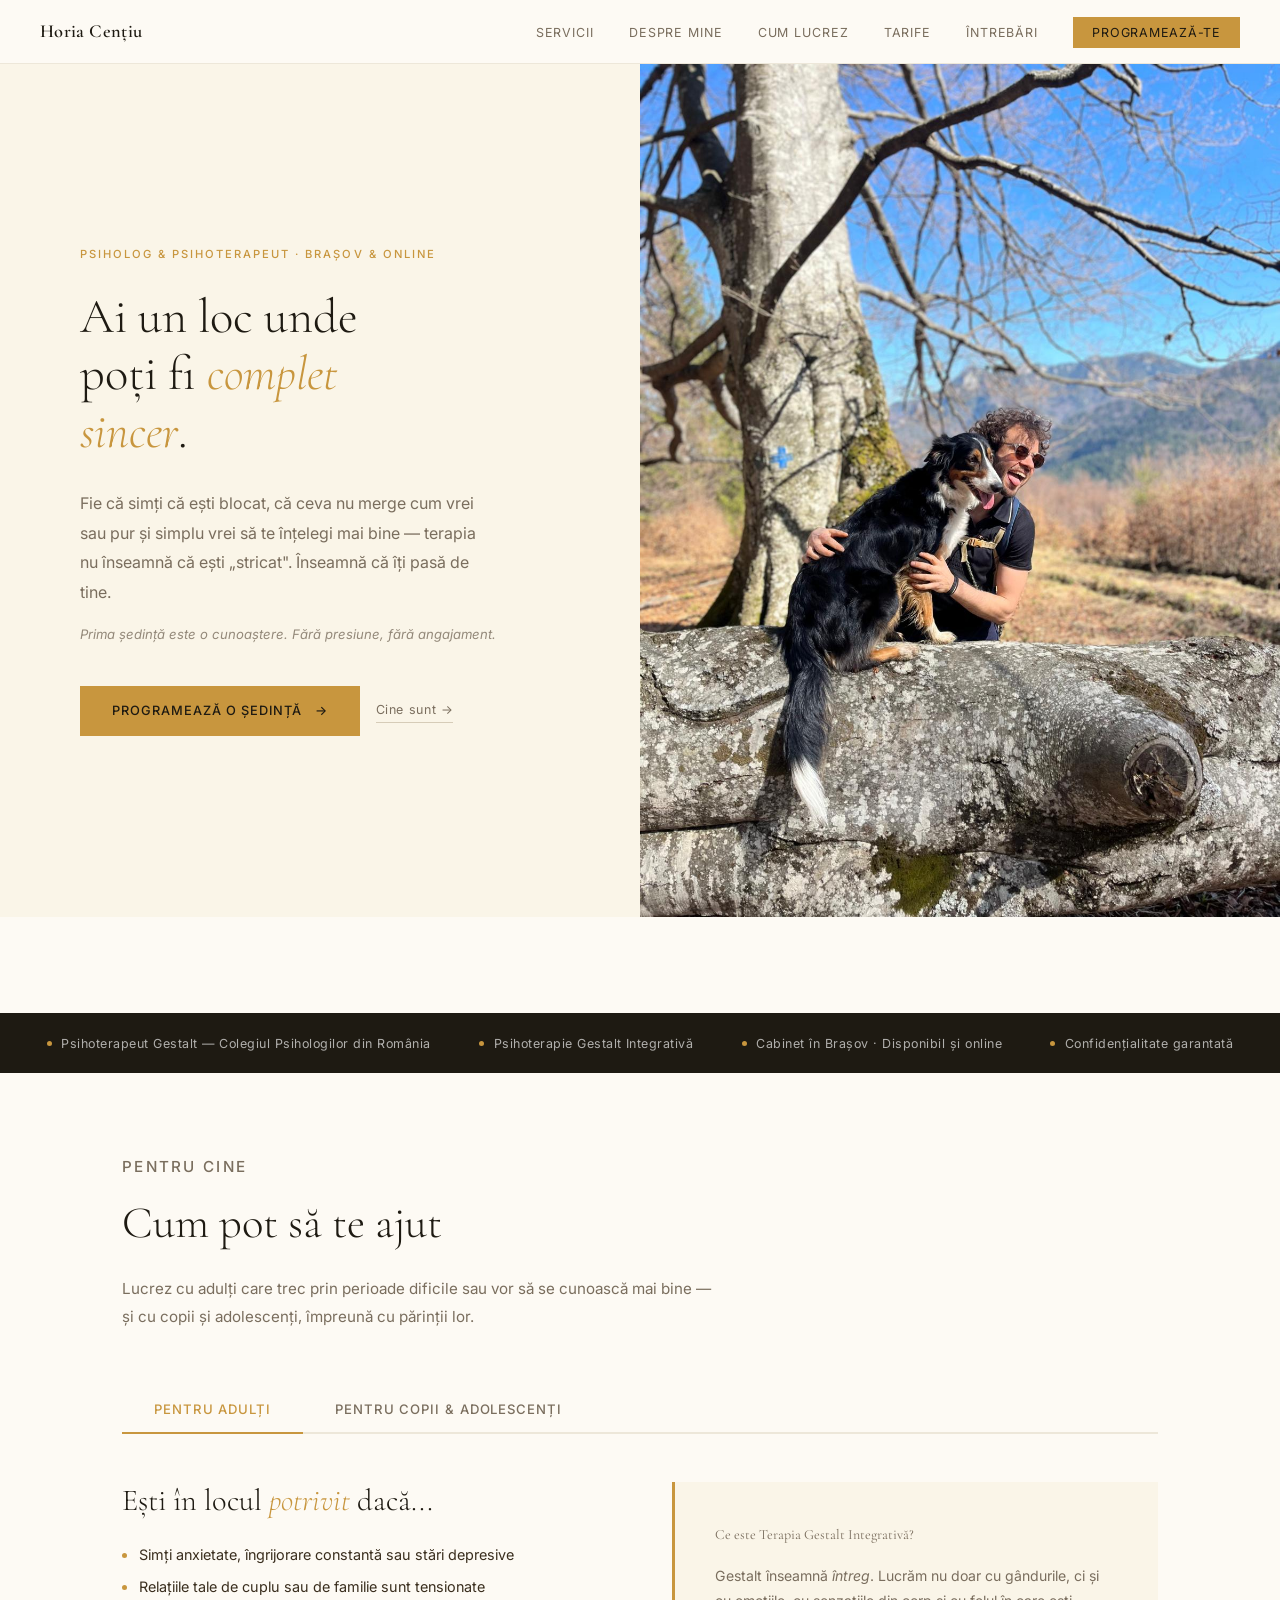
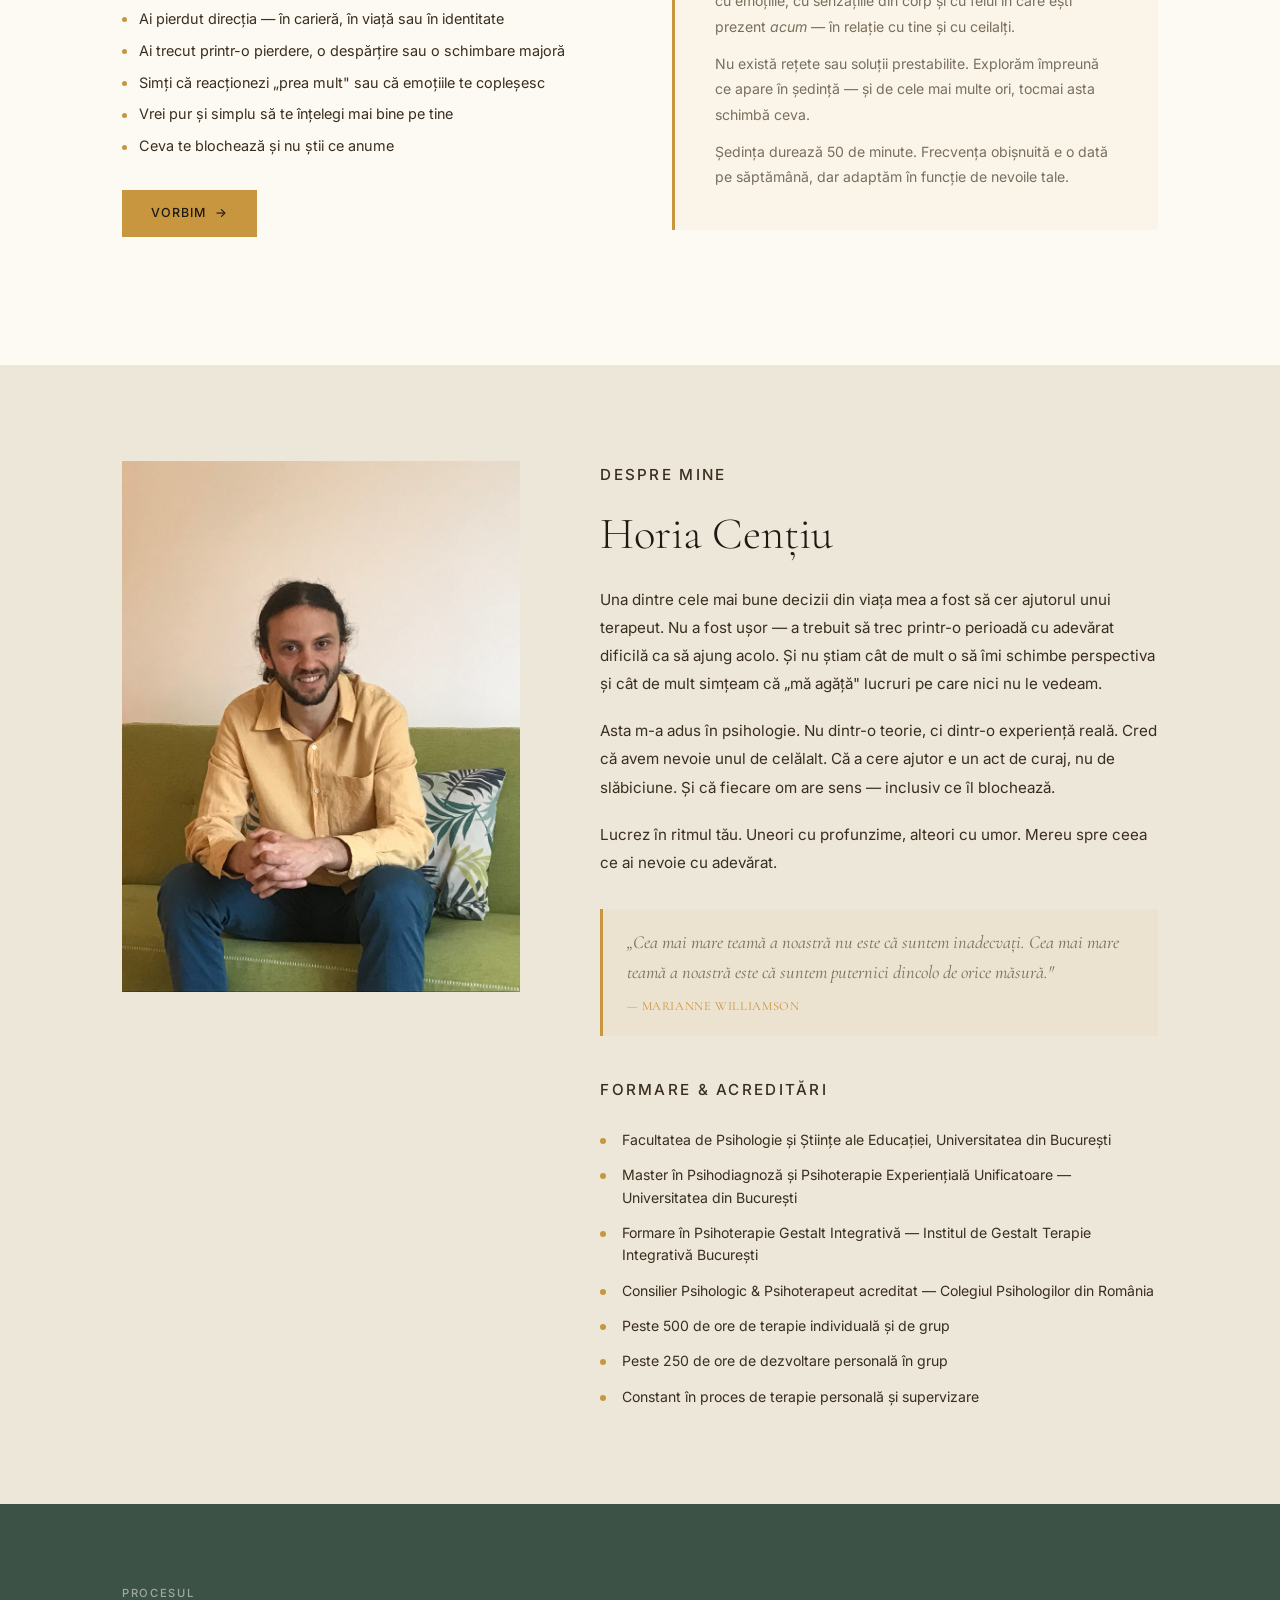
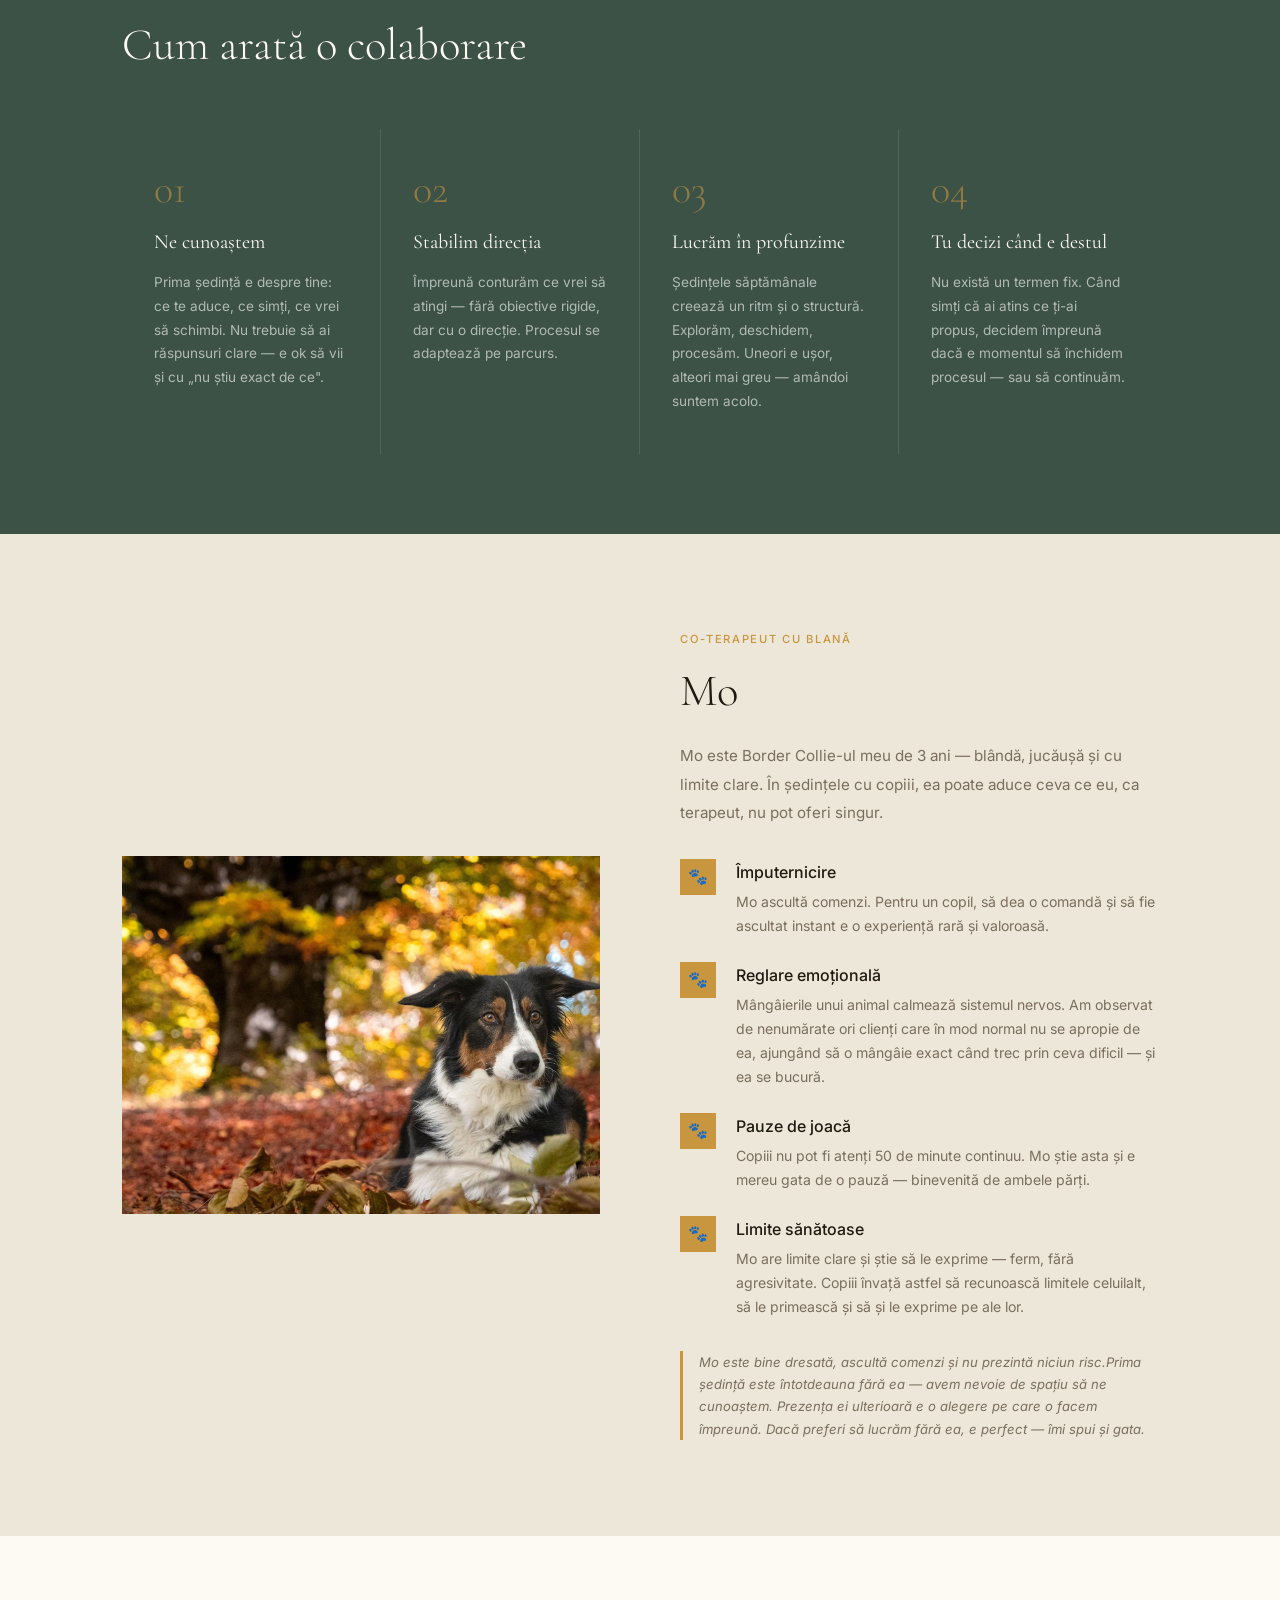
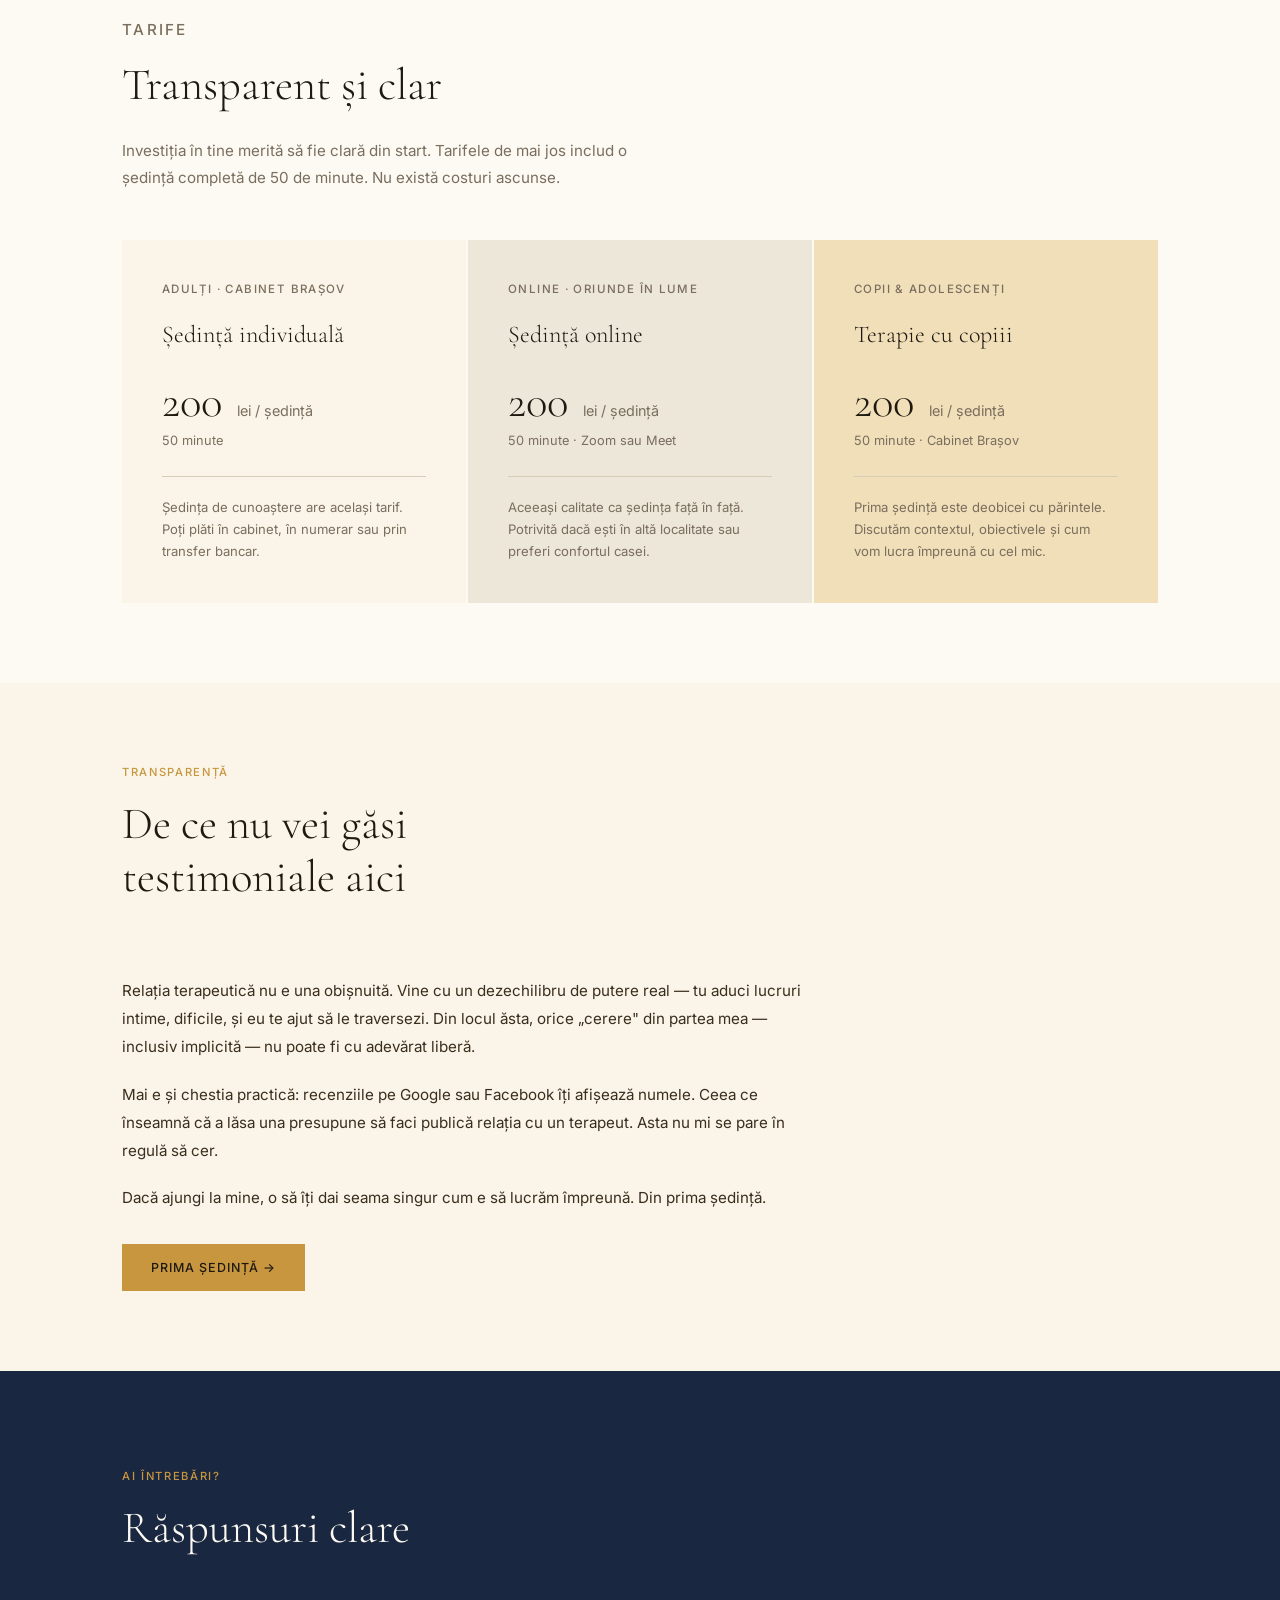
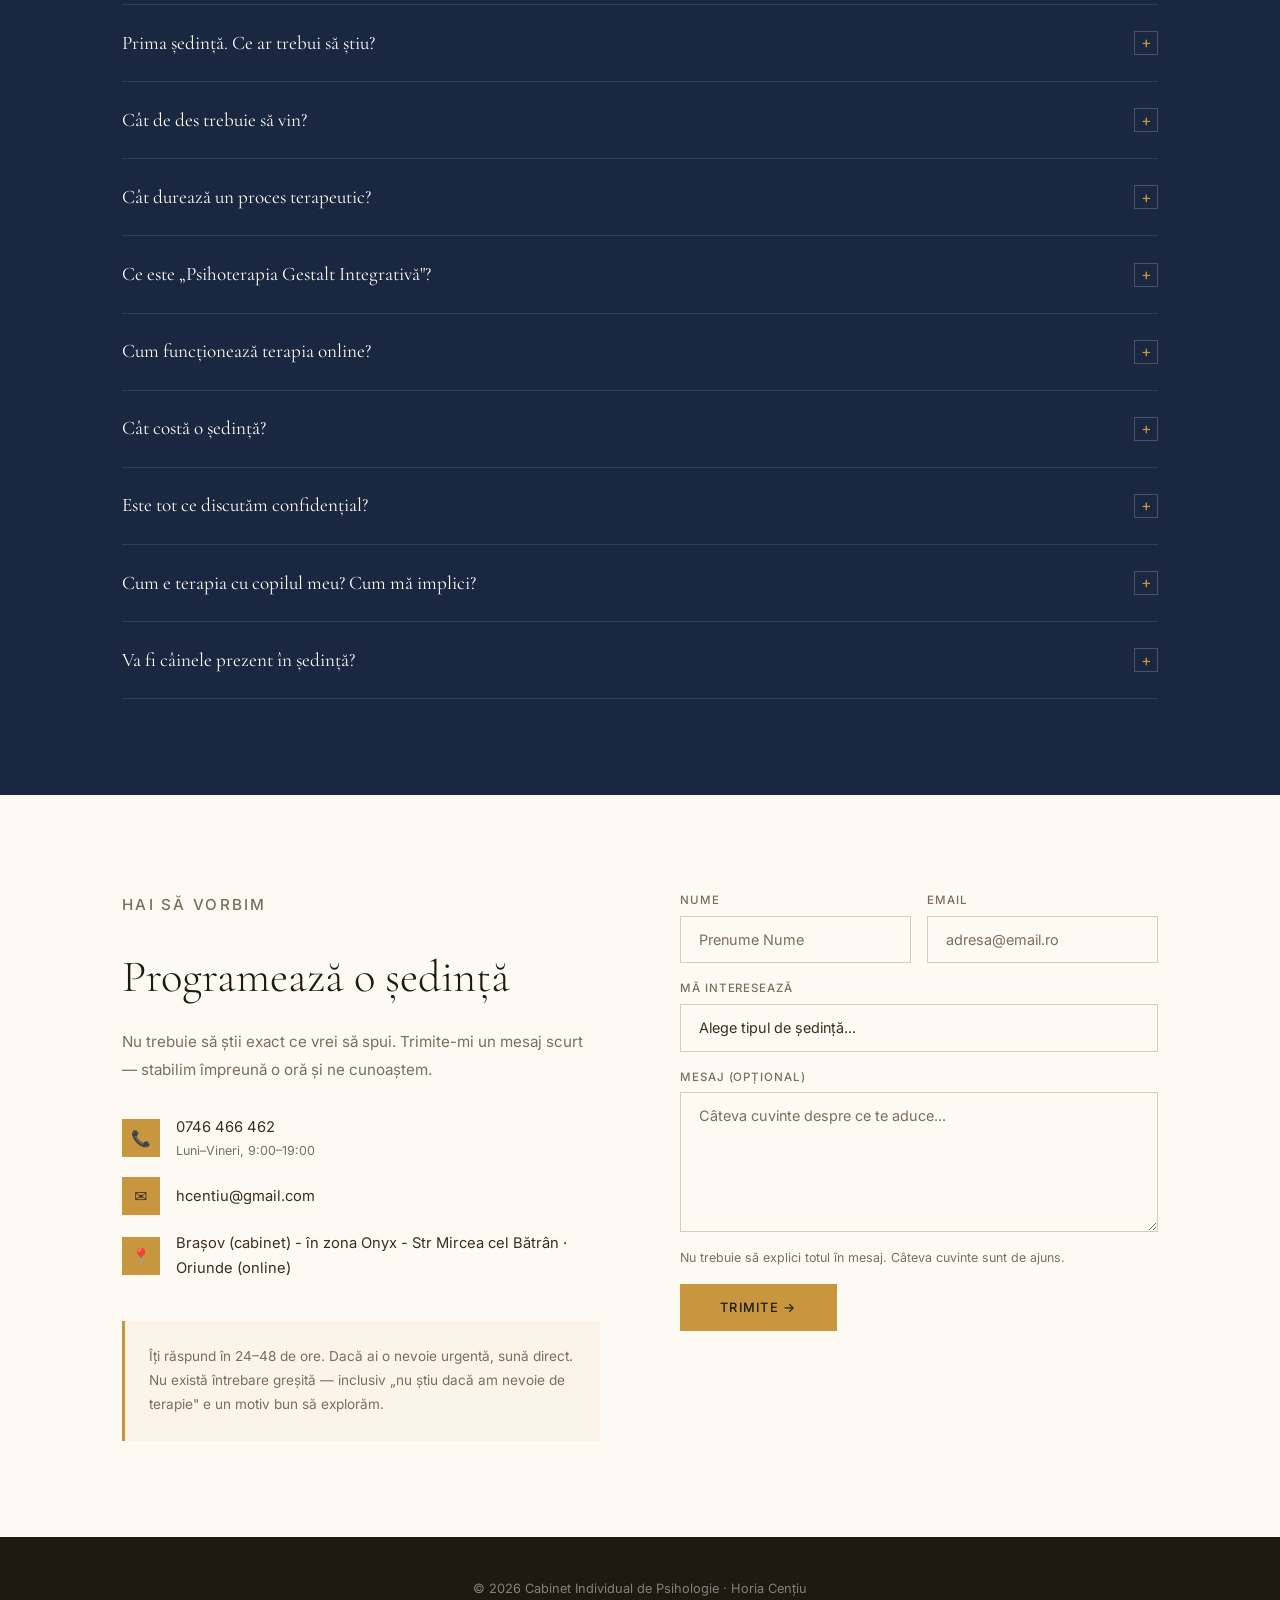
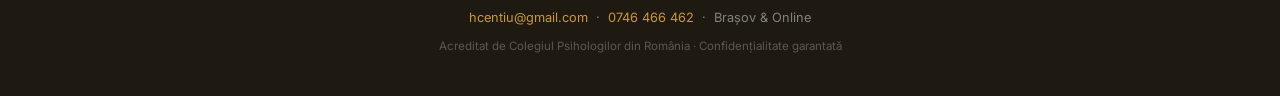
==== commit 1ee933db: "Update index.html" ====
--- a/index.html
+++ b/index.html
@@ -2,6 +2,7 @@
 <html lang="ro">
 <head>
   <meta charset="UTF-8" />
+<meta name="google-site-verification" content="hX0KyWDADMFNFOtaP9p8e2Il_h_grRoD1QHM5Pgvm5M" />
   <meta name="viewport" content="width=device-width, initial-scale=1.0" />
   <title>Horia Cențiu | Psihoterapeut Gestalt Brașov — Terapie Adulți & Copii</title>
   <meta name="description" content="Psihoterapie Gestalt Integrativă în Brașov și online. Horia Cențiu — psihoterapeut acreditat. Terapie pentru adulți, copii și adolescenți. Programează o ședință." />
@@ -1238,7 +1239,7 @@
           <p class="section-label" style="margin-bottom: 0.75rem;">Formare & acreditări</p>
           <div class="studiu-item">Facultatea de Psihologie și Științe ale Educației, Universitatea din București</div>
           <div class="studiu-item">Master în Psihodiagnoză și Psihoterapie Experiențială Unificatoare — Universitatea din București</div>
-          <div class="studiu-item">Formare în Psihoterapie Gestalt Integrativă — Institului de Gestalt Terapie Integrativă București</div>
+          <div class="studiu-item">Formare în Psihoterapie Gestalt Integrativă — Institul de Gestalt Terapie Integrativă București</div>
           <div class="studiu-item">Consilier Psihologic & Psihoterapeut acreditat — Colegiul Psihologilor din România</div>
           <div class="studiu-item">Peste 500 de ore de terapie individuală și de grup</div>
           <div class="studiu-item">Peste 250 de ore de dezvoltare personală în grup</div>
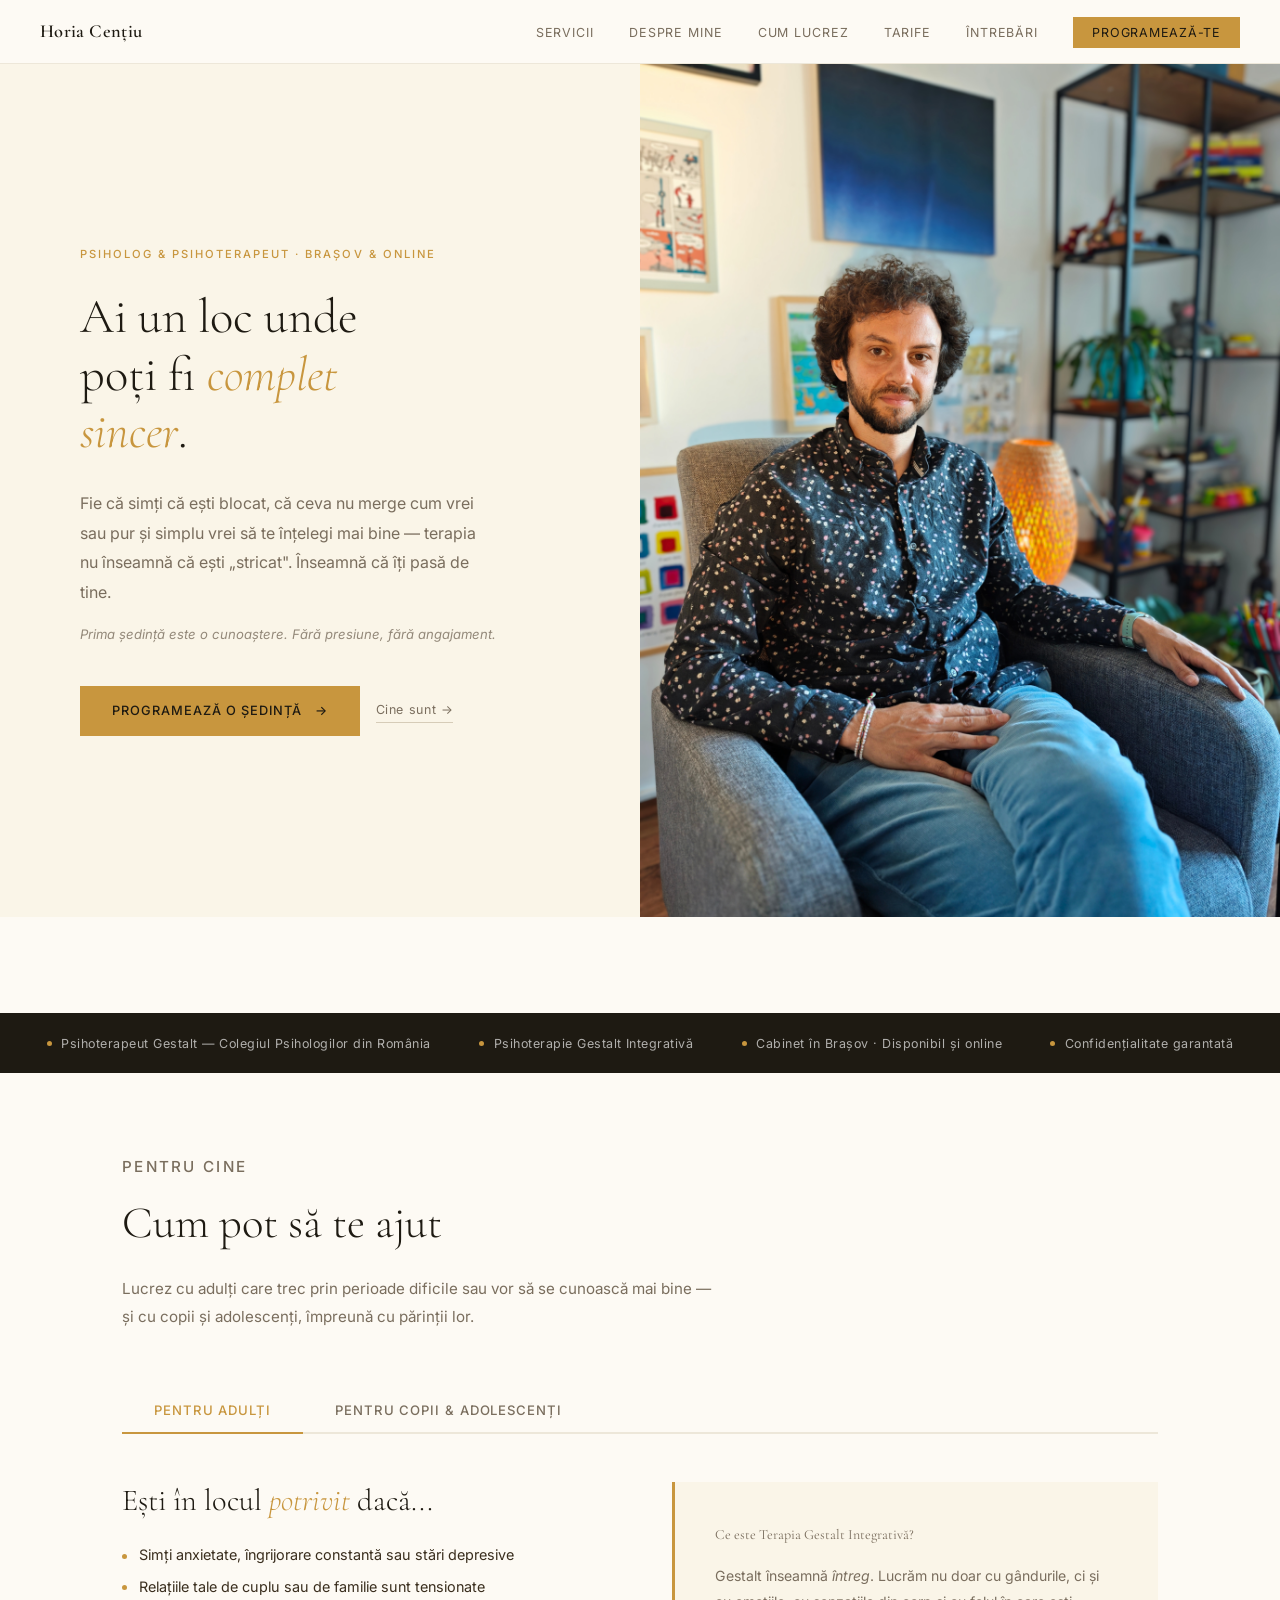
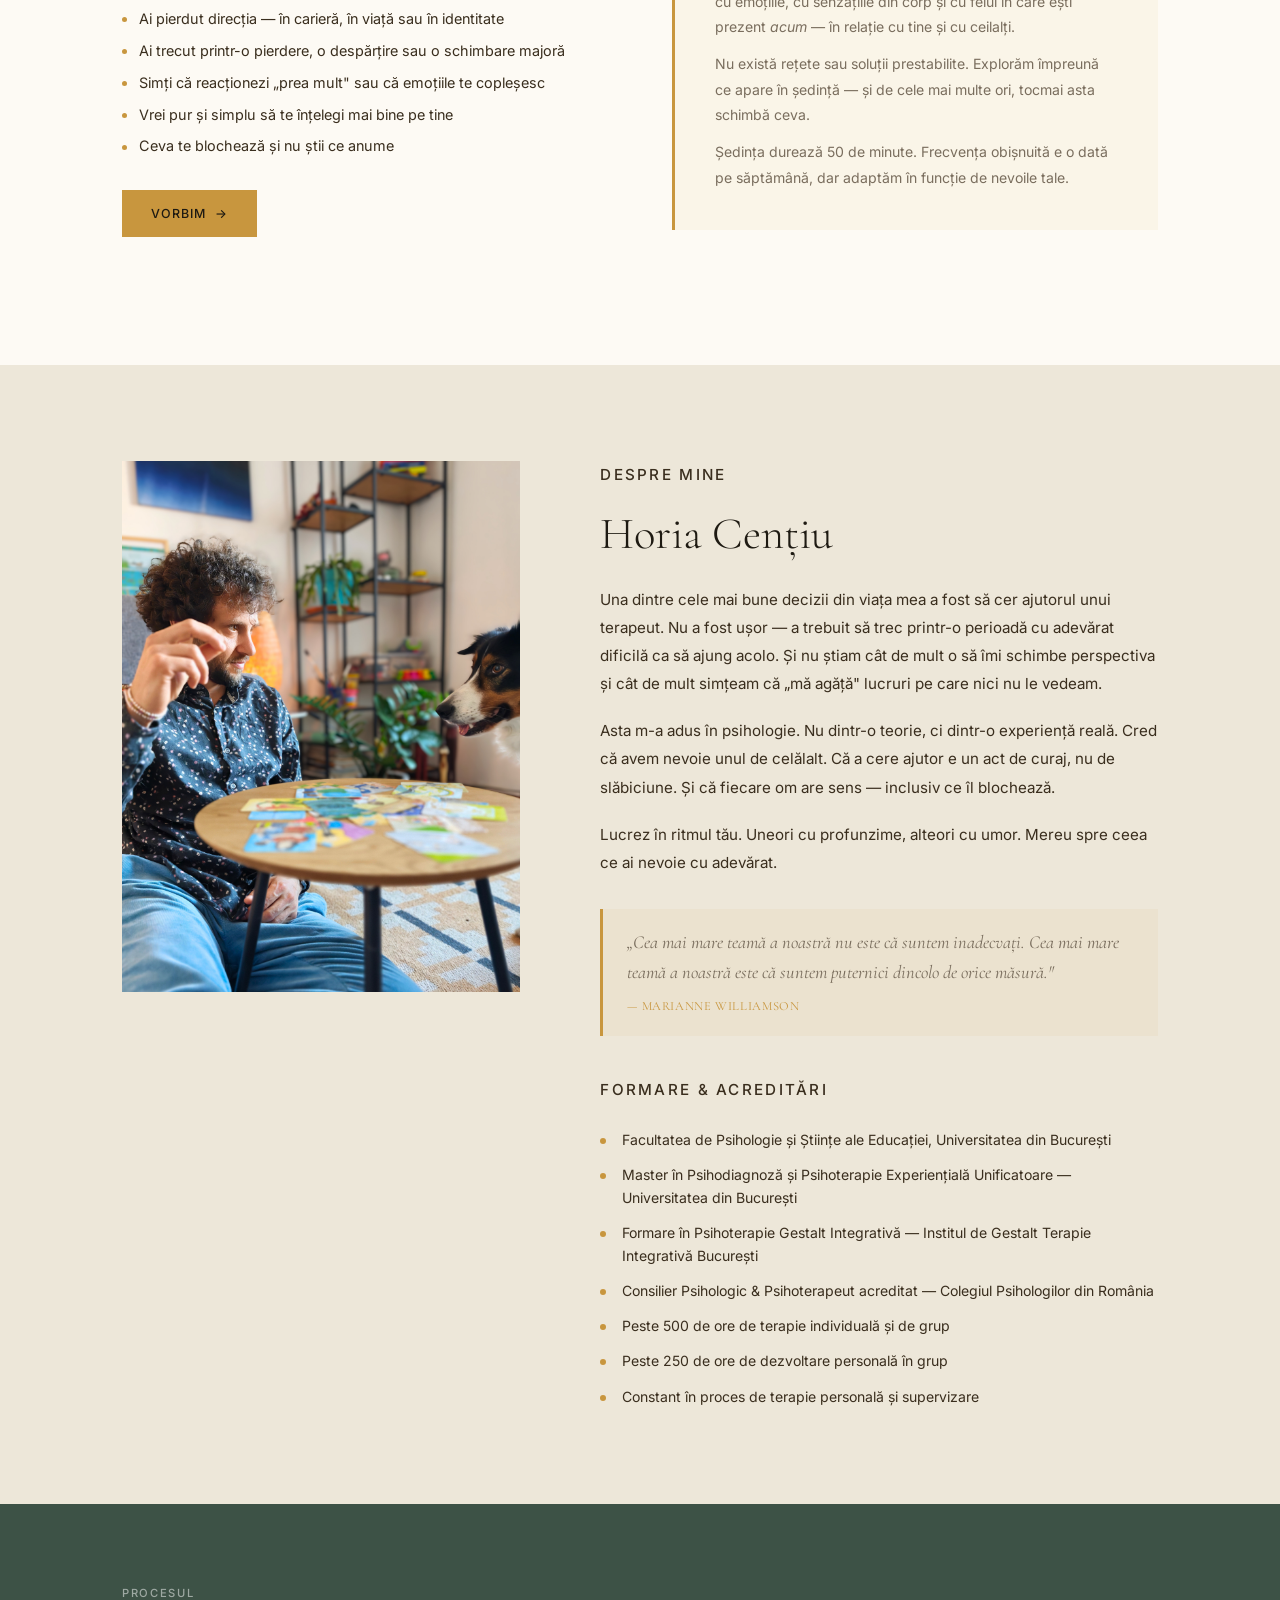
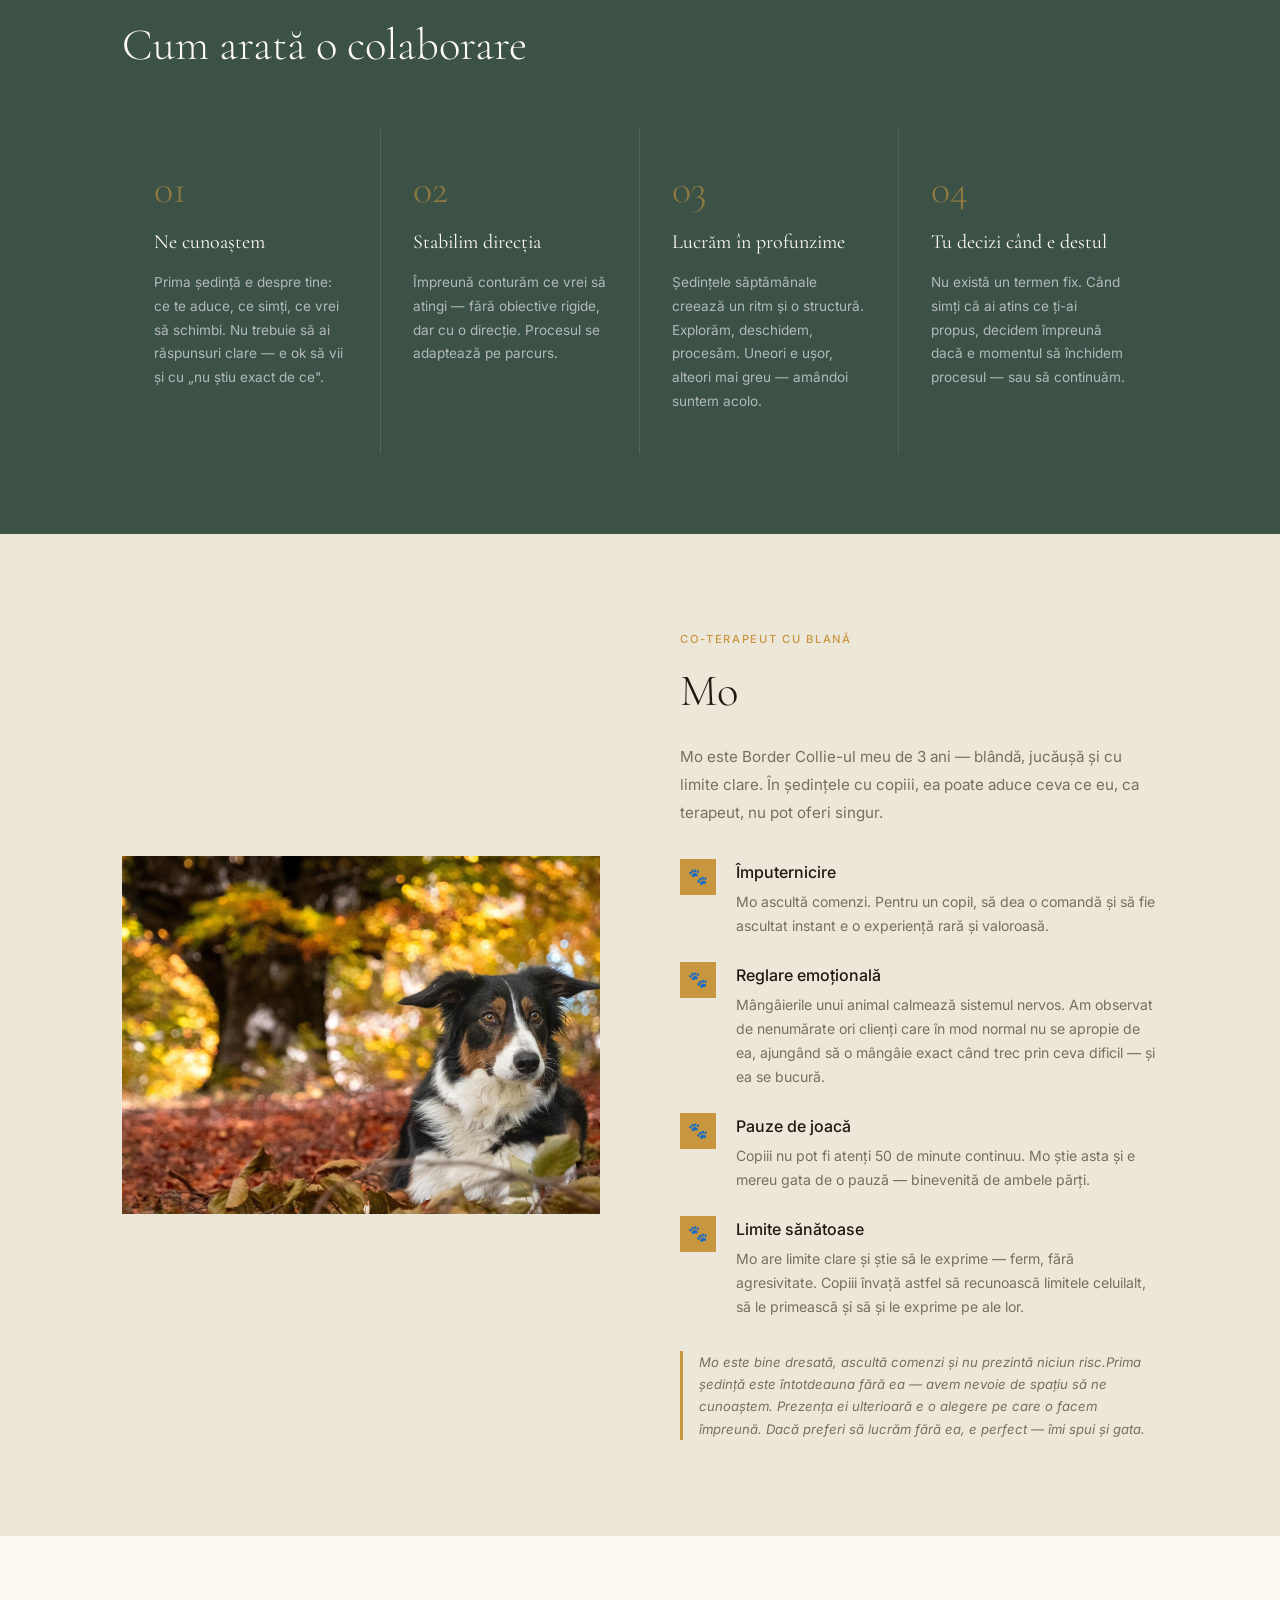
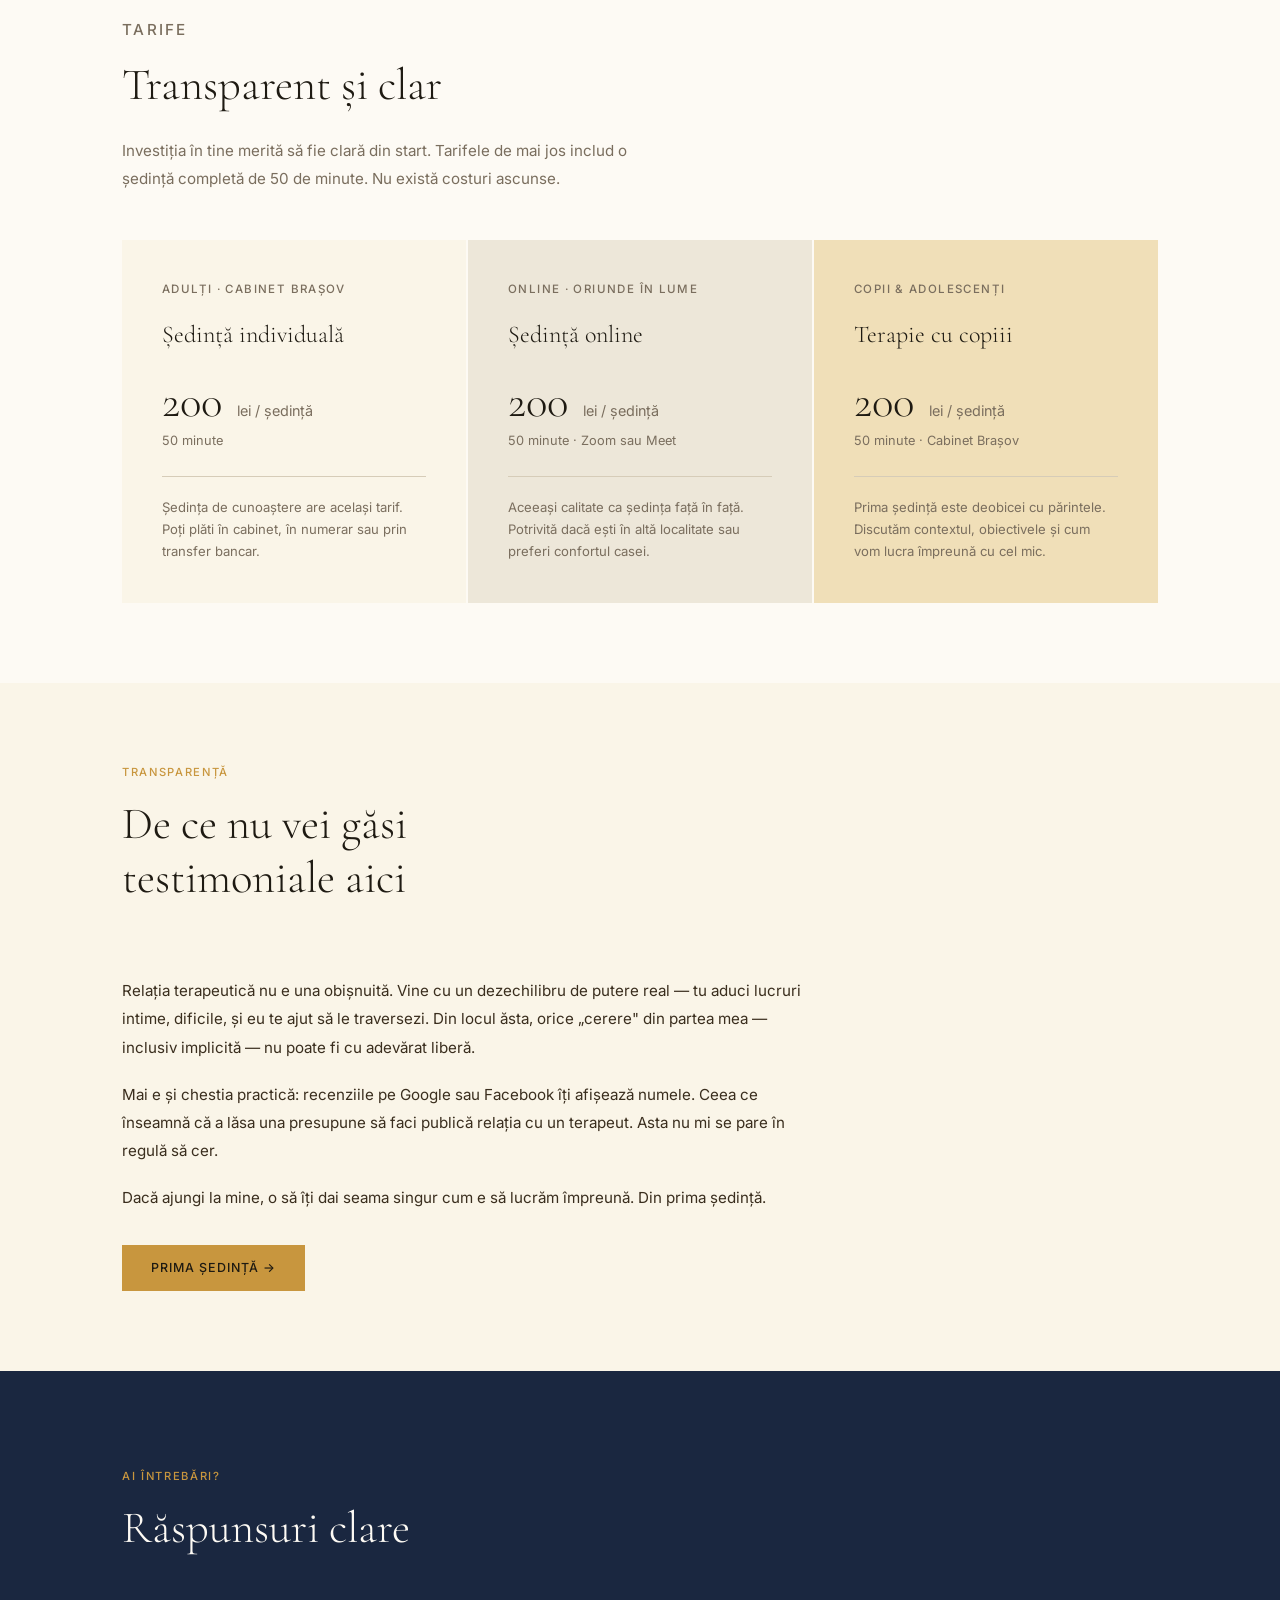
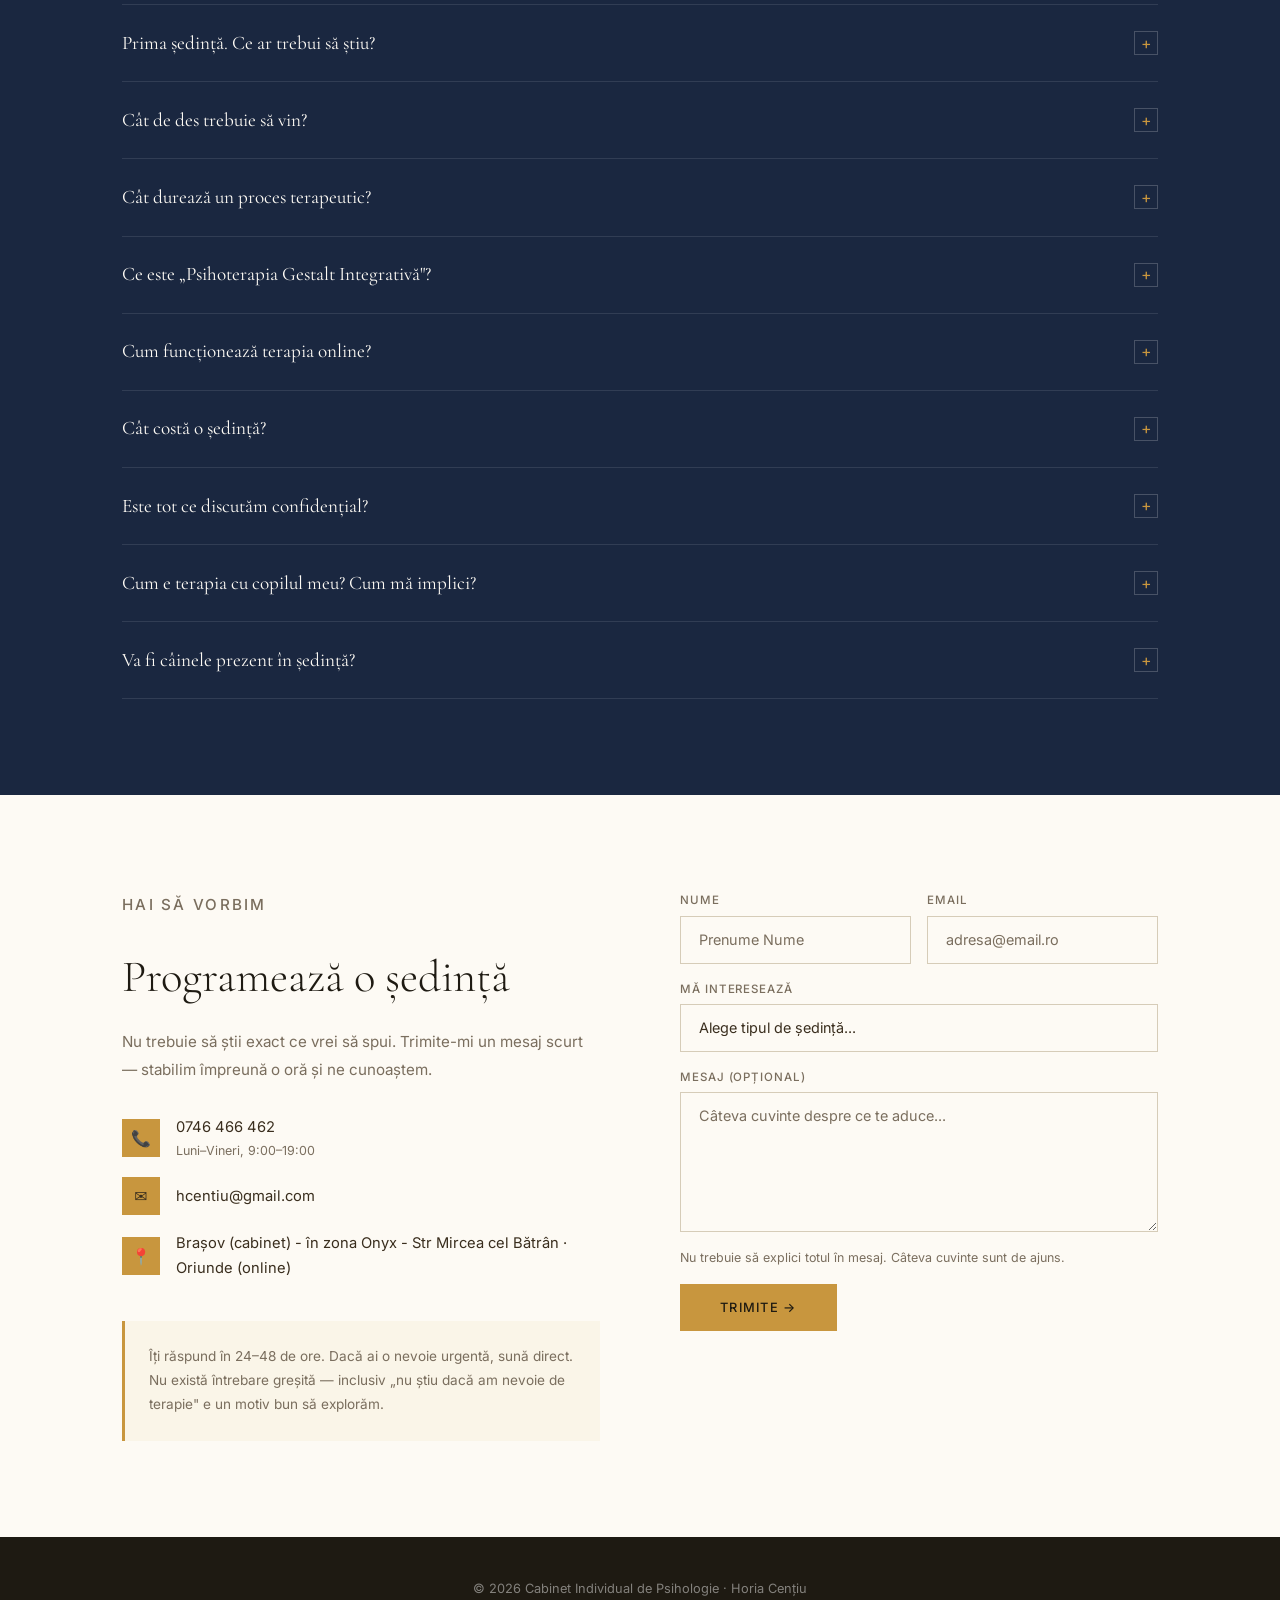
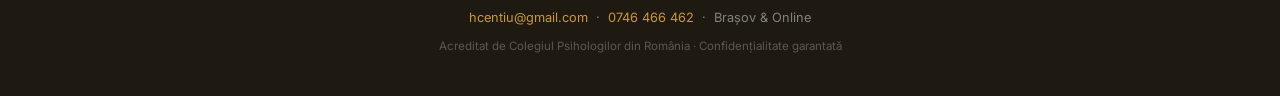
==== commit d6193214: "Update index.html" ====
--- a/index.html
+++ b/index.html
@@ -14,6 +14,15 @@
   <meta property="og:url" content="https://horiacentiu.ro" />
   <meta property="og:image" content="https://horiacentiu.ro/pozesite1.jpg" />
   <meta property="og:locale" content="ro_RO" />
+	
+	<!-- Google tag (gtag.js) -->
+<script async src="https://www.googletagmanager.com/gtag/js?id=AW-17183991954"></script>
+<script>
+  window.dataLayer = window.dataLayer || [];
+  function gtag(){dataLayer.push(arguments);}
+  gtag('js', new Date());
+  gtag('config', 'AW-17183991954');
+</script>
 
   <!-- SEO: Canonical -->
   <link rel="canonical" href="https://horiacentiu.ro" />
@@ -1490,7 +1499,7 @@
         <div class="contact-detail">
           <div class="contact-detail-icon">📞</div>
           <div>
-            <div><a href="tel:+40746466462">0746 466 462</a></div>
+            <div><a href="tel:+40746466462" onclick="gtag('event','conversion',{'send_to':'AW-17183991954/5GIICN-N6sccEJLR-4FA'});">0746 466 462</a></div>
             <div style="font-size:0.78rem;color:var(--text-light);">Luni–Vineri, 9:00–19:00</div>
           </div>
         </div>
@@ -1551,7 +1560,7 @@
 <!-- FOOTER -->
 <footer>
   <p>© 2026 Cabinet Individual de Psihologie · Horia Cențiu</p>
-  <p style="margin-top:0.4rem;"><a href="mailto:hcentiu@gmail.com">hcentiu@gmail.com</a> &nbsp;·&nbsp; <a href="tel:+40746466462">0746 466 462</a> &nbsp;·&nbsp; Brașov & Online</p>
+  <p style="margin-top:0.4rem;"><a href="mailto:hcentiu@gmail.com">hcentiu@gmail.com</a> &nbsp;·&nbsp; <a href="tel:+40746466462" onclick="gtag('event','conversion',{'send_to':'AW-17183991954/5GIICN-N6sccEJLR-4FA'});">0746 466 462</a> &nbsp;·&nbsp; Brașov & Online</p>
   <p style="margin-top:0.4rem; font-size:0.72rem; opacity:0.6;">Acreditat de Colegiul Psihologilor din România · Confidențialitate garantată</p>
 </footer>
 
@@ -1584,9 +1593,10 @@
           body: new FormData(contactForm),
           headers: { 'Accept': 'application/json' }
         });
-        if (response.ok) {
-          contactForm.style.display = 'none';
-          document.getElementById('formSuccess').classList.add('show');
+       if (response.ok) {
+  contactForm.style.display = 'none';
+  document.getElementById('formSuccess').classList.add('show');
+  gtag('event', 'conversion', { 'send_to': 'AW-17183991954/44fsCOvDwcccEJLR-4FA' });
         } else {
           btn.textContent = 'Eroare. Încearcă din nou.';
           btn.disabled = false;
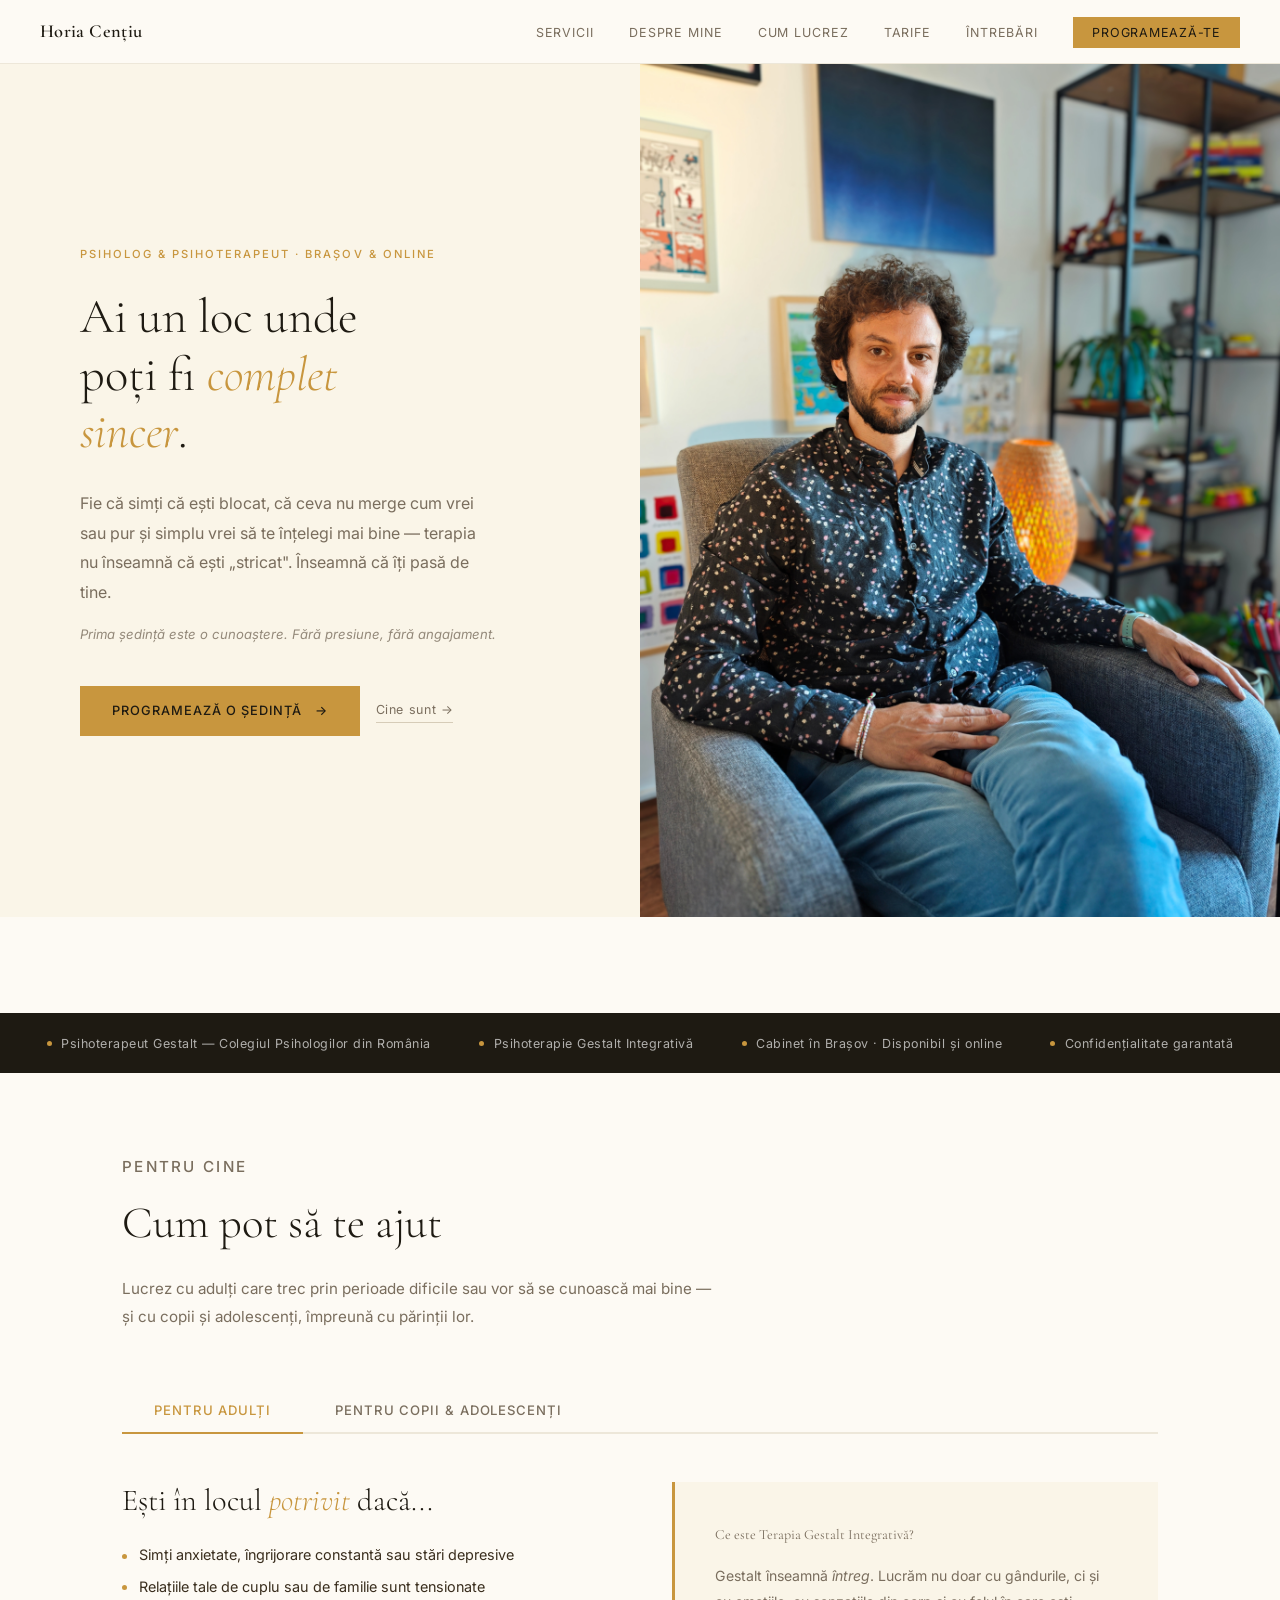
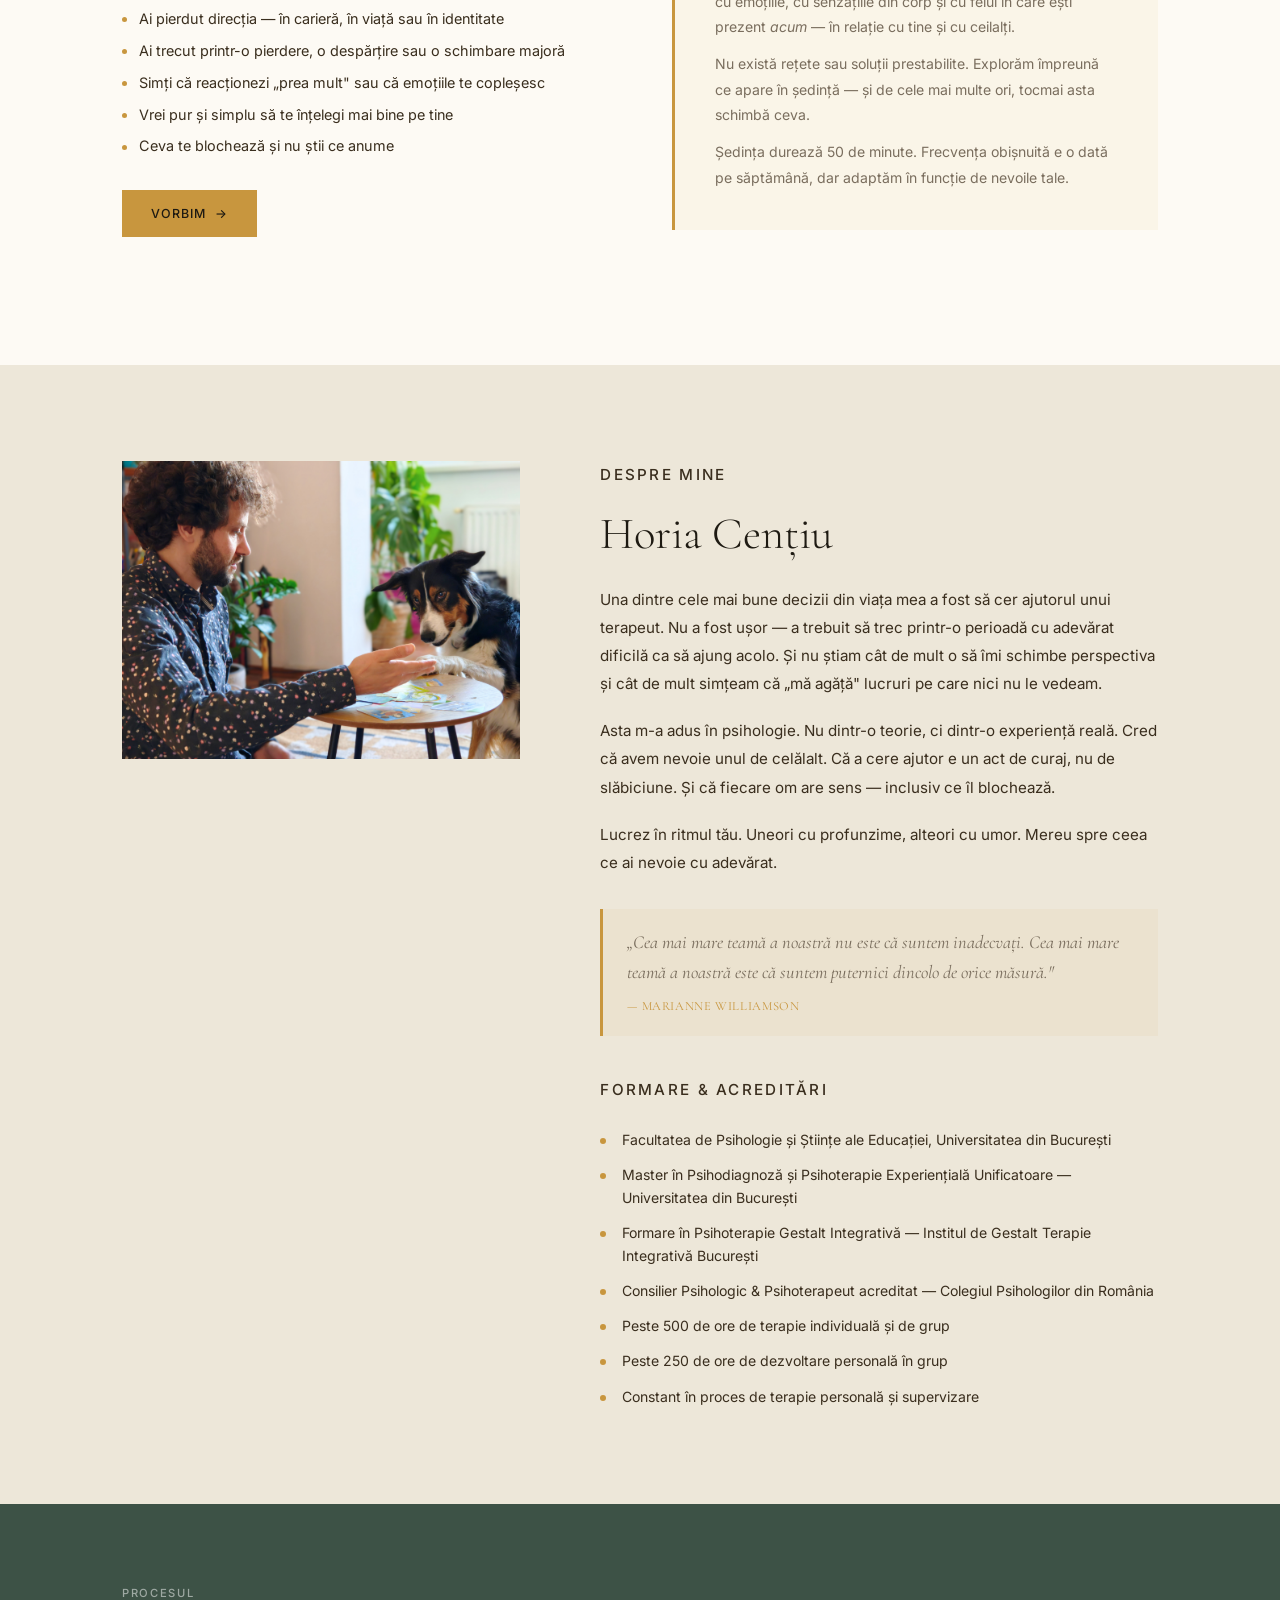
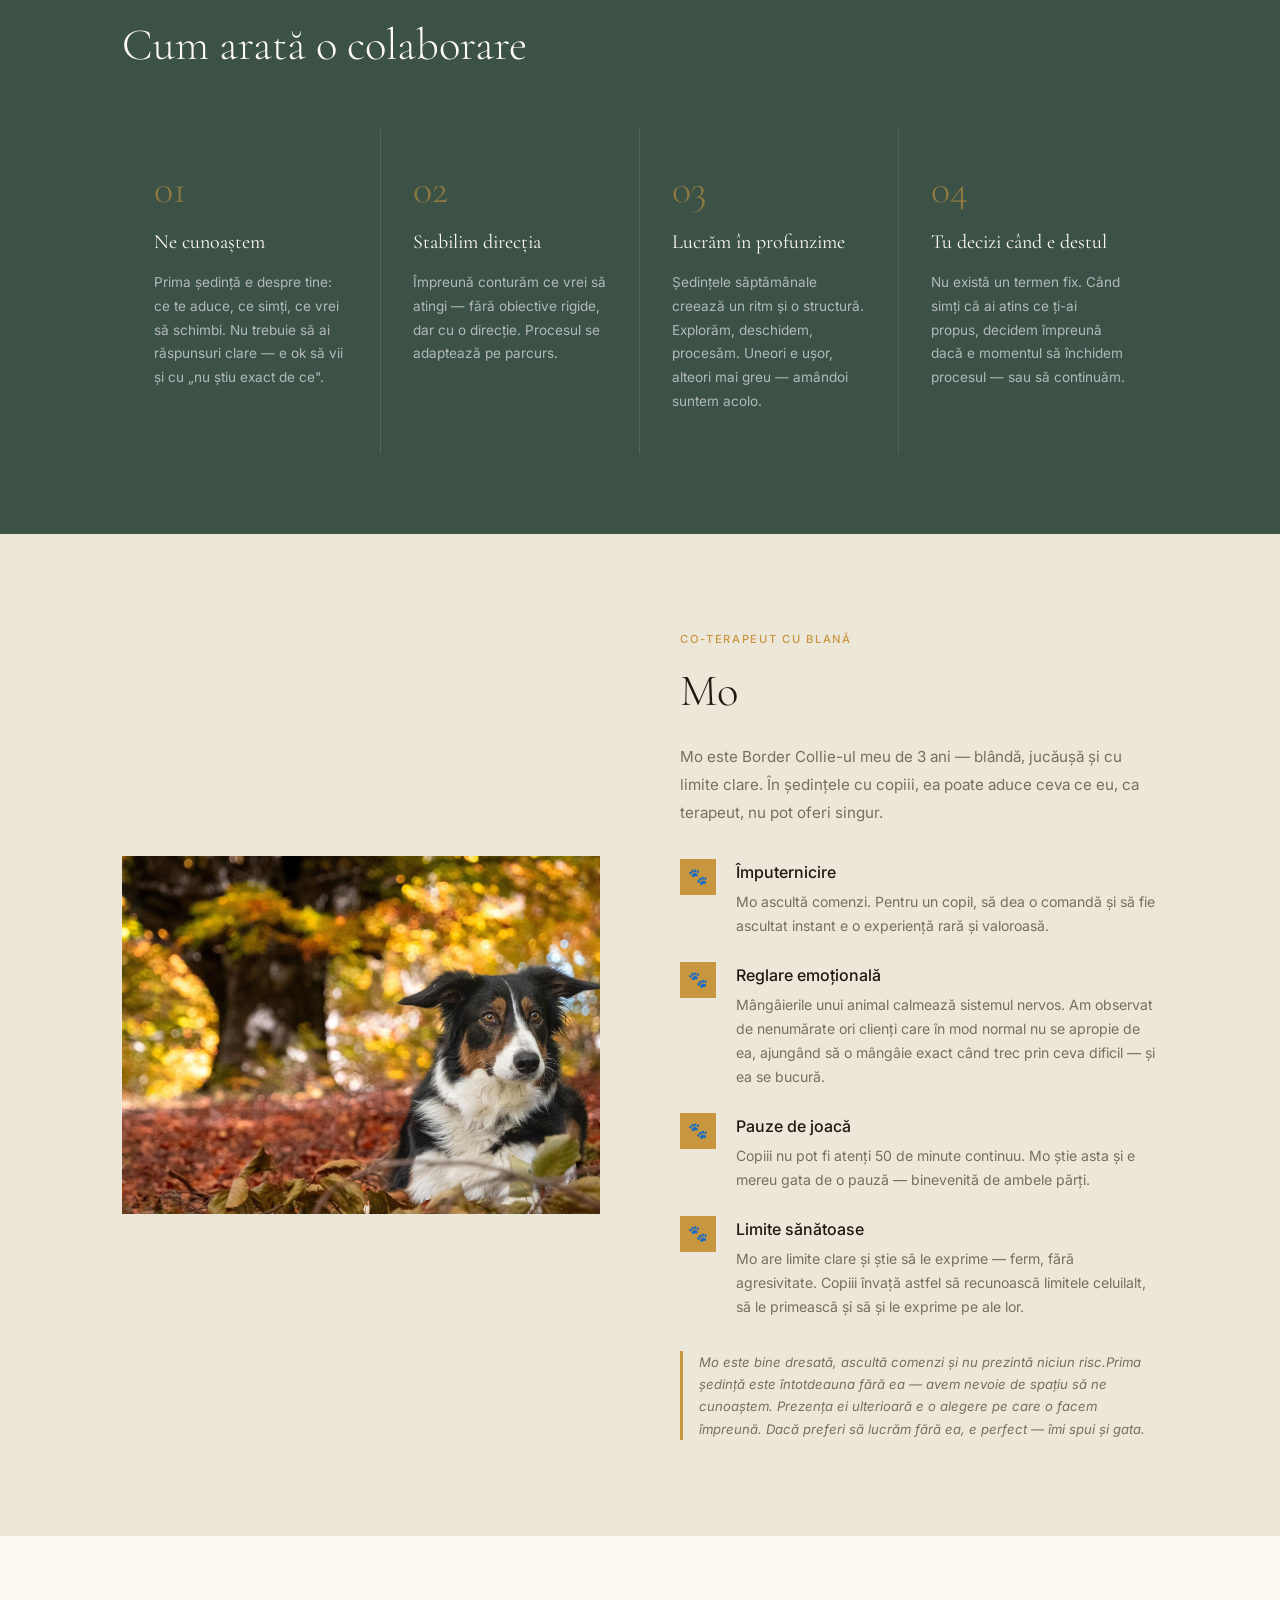
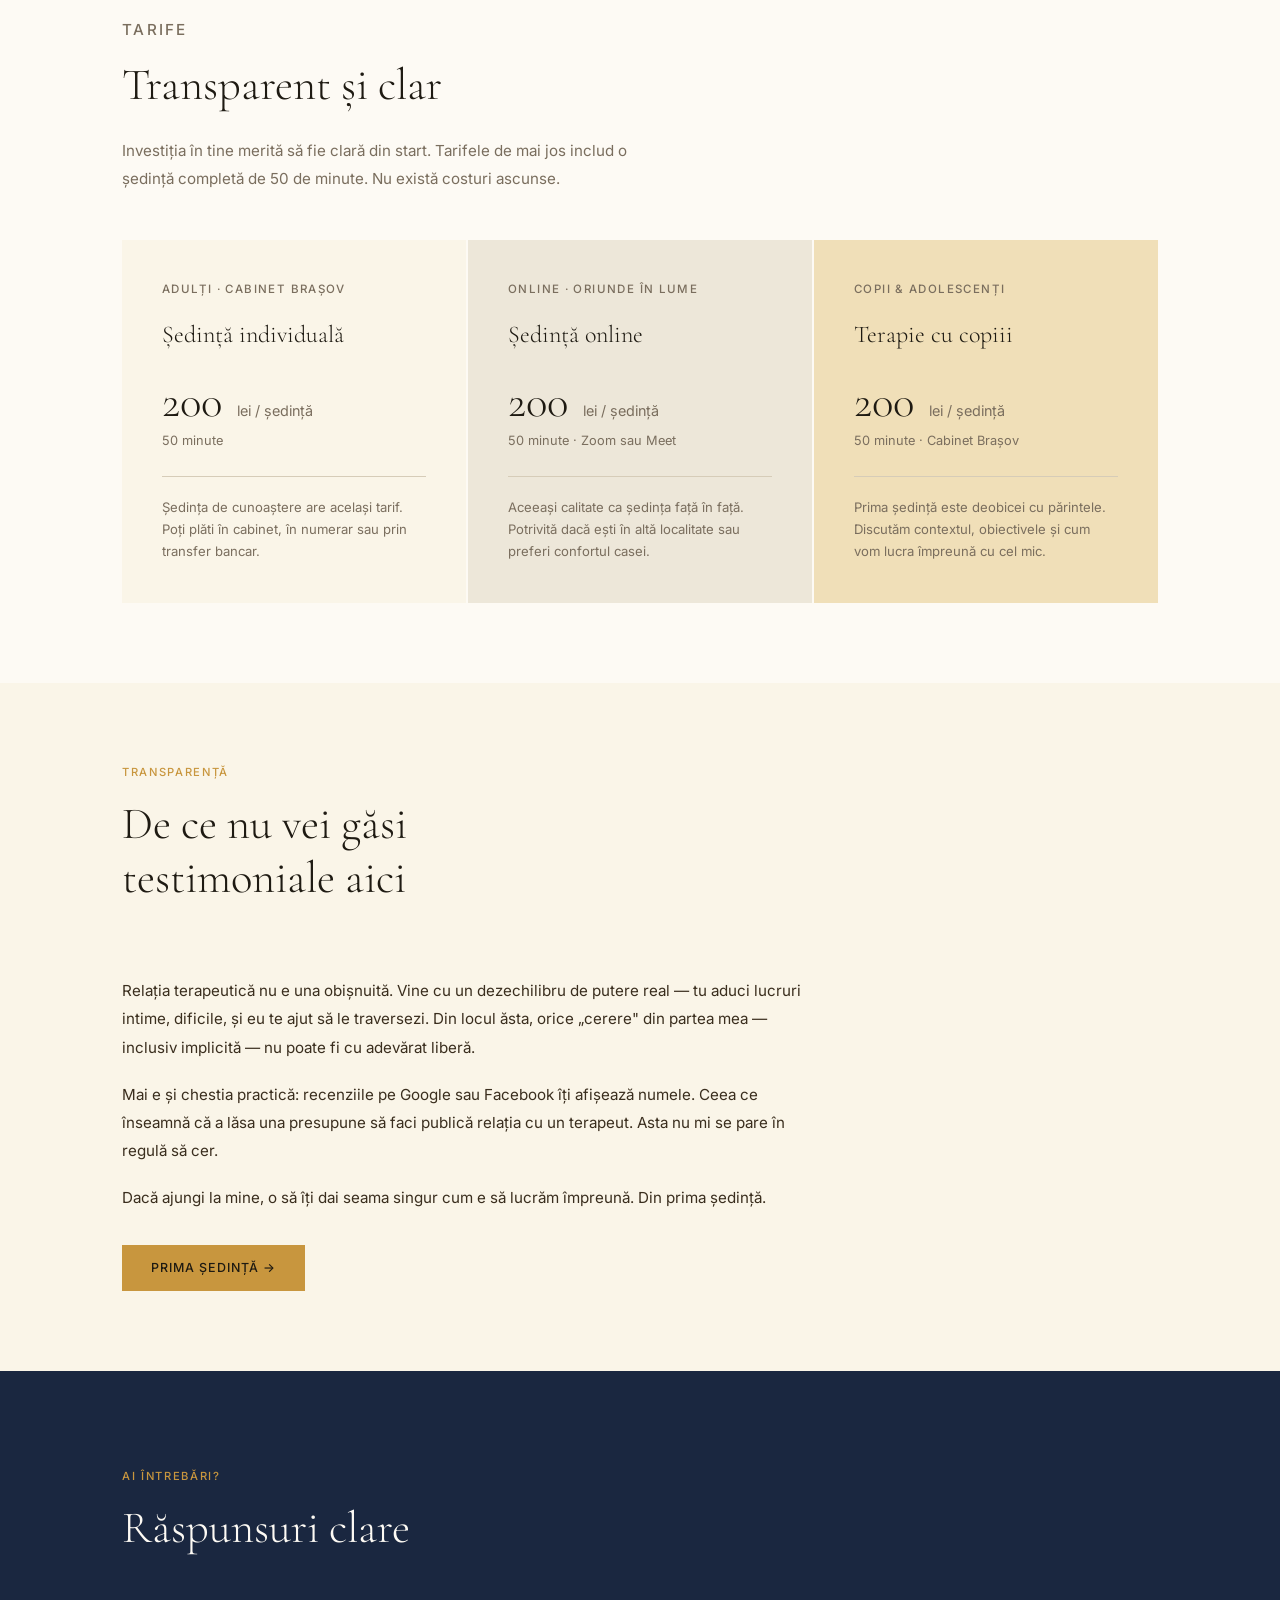
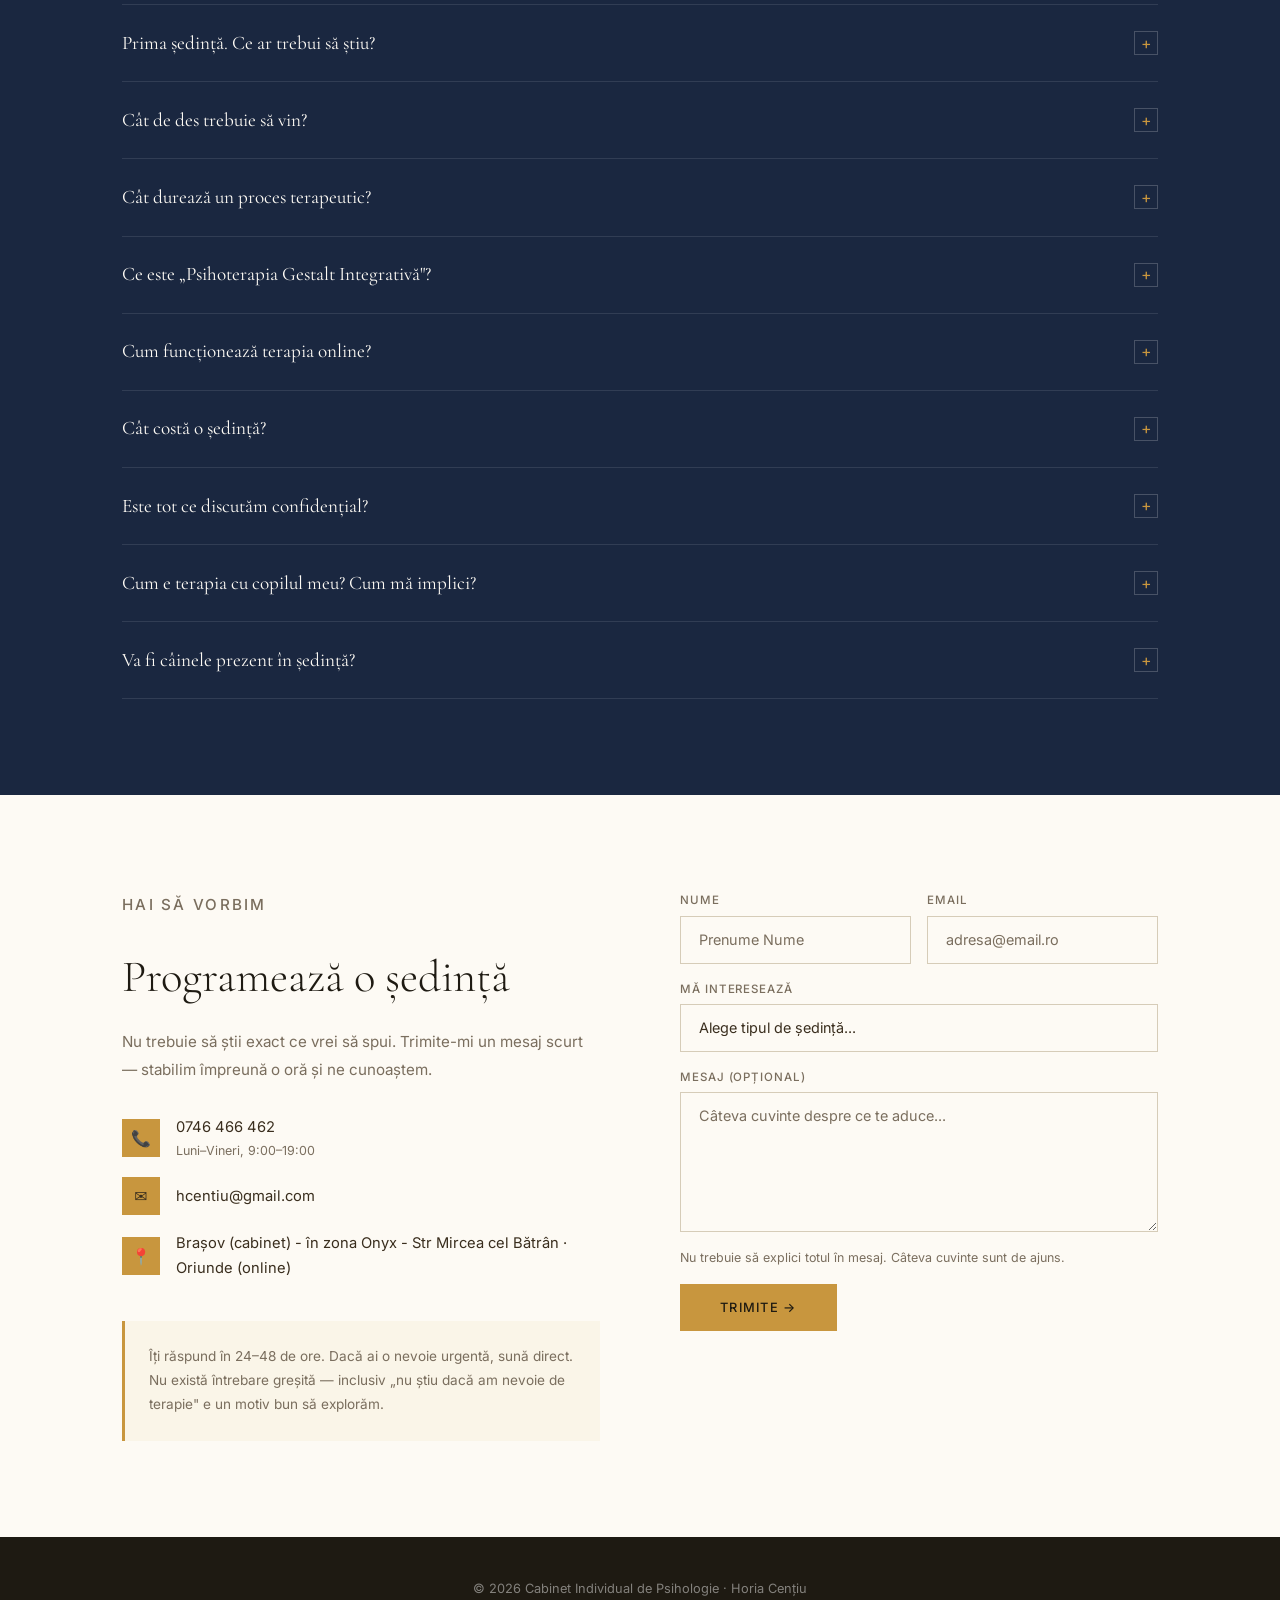
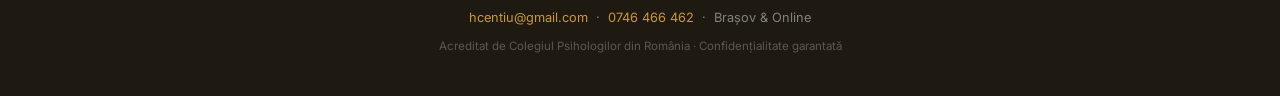
==== commit 5603795e: "Update index.html" ====
--- a/index.html
+++ b/index.html
@@ -588,7 +588,7 @@
     }
 
     .despre-image {
-      aspect-ratio: 3/4;
+      aspect-ratio: 4/3;
       overflow: hidden;
       background: var(--beige-mid);
       position: relative;
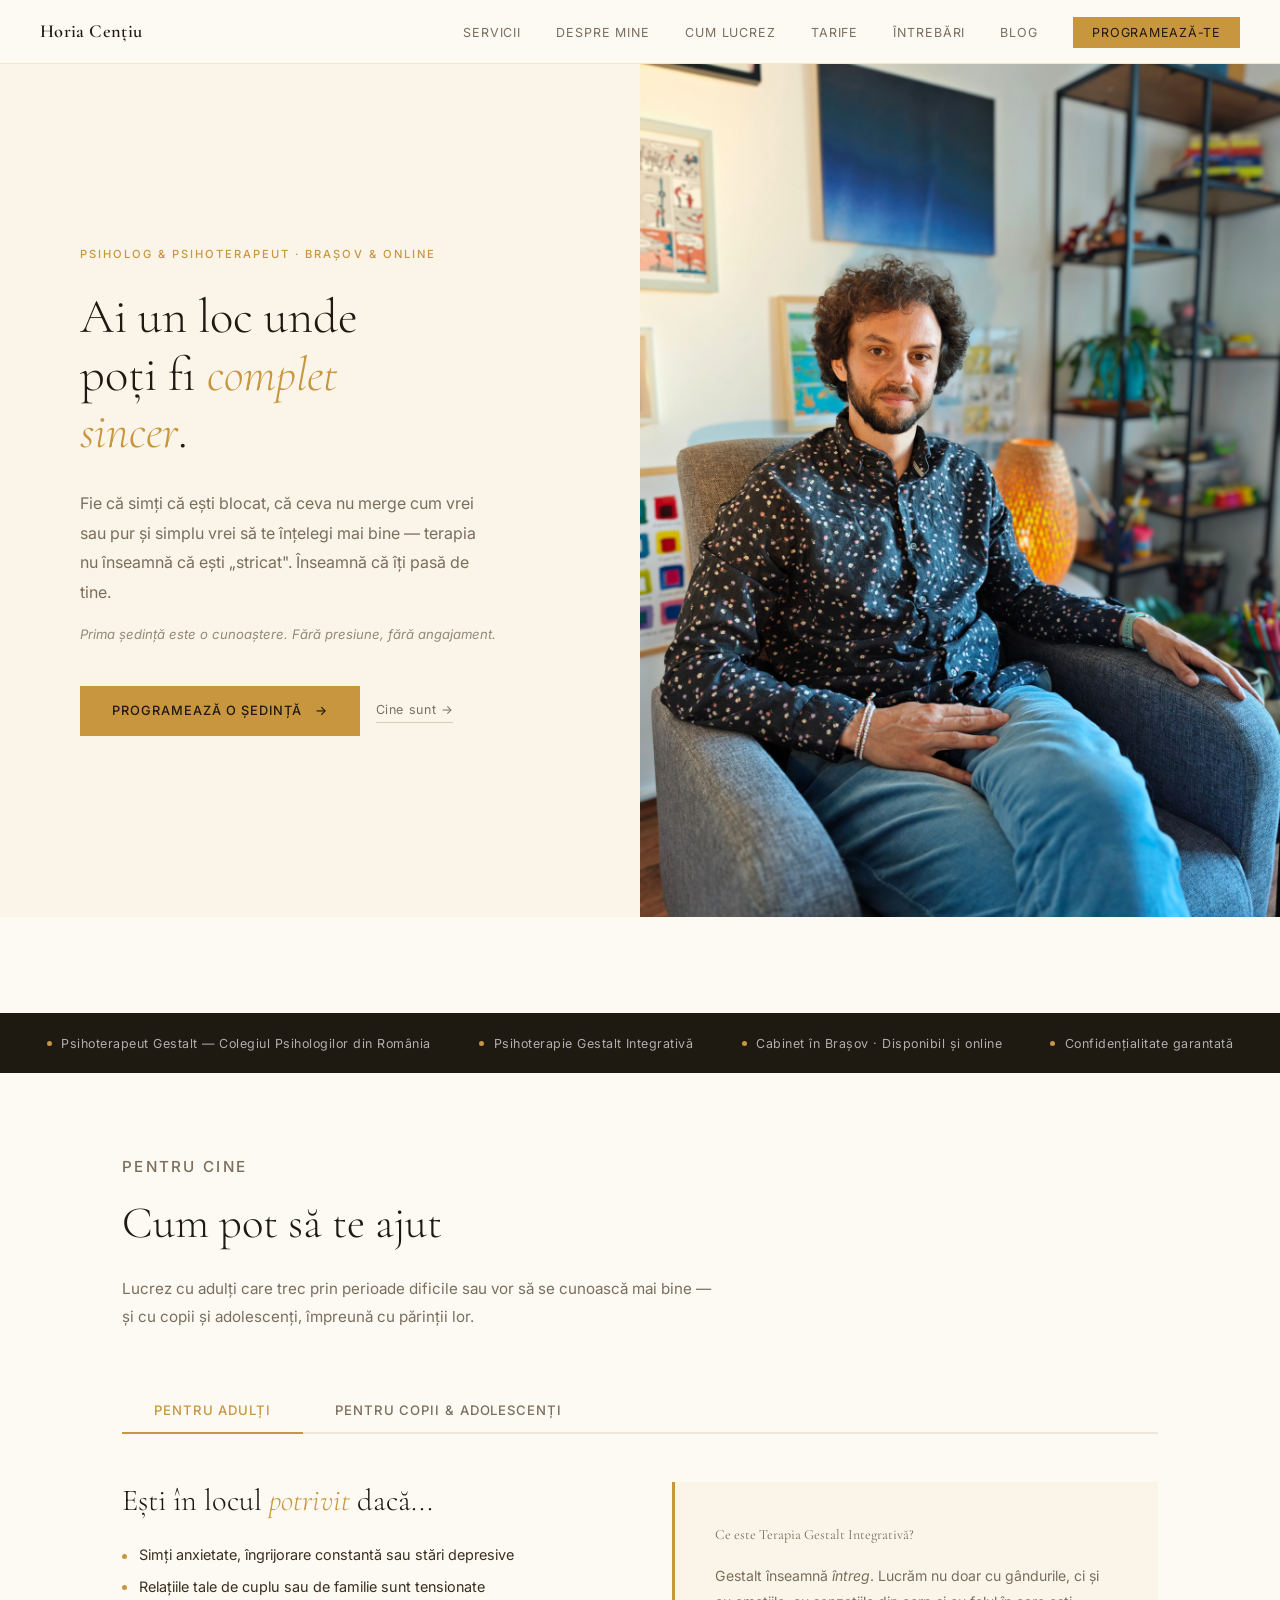
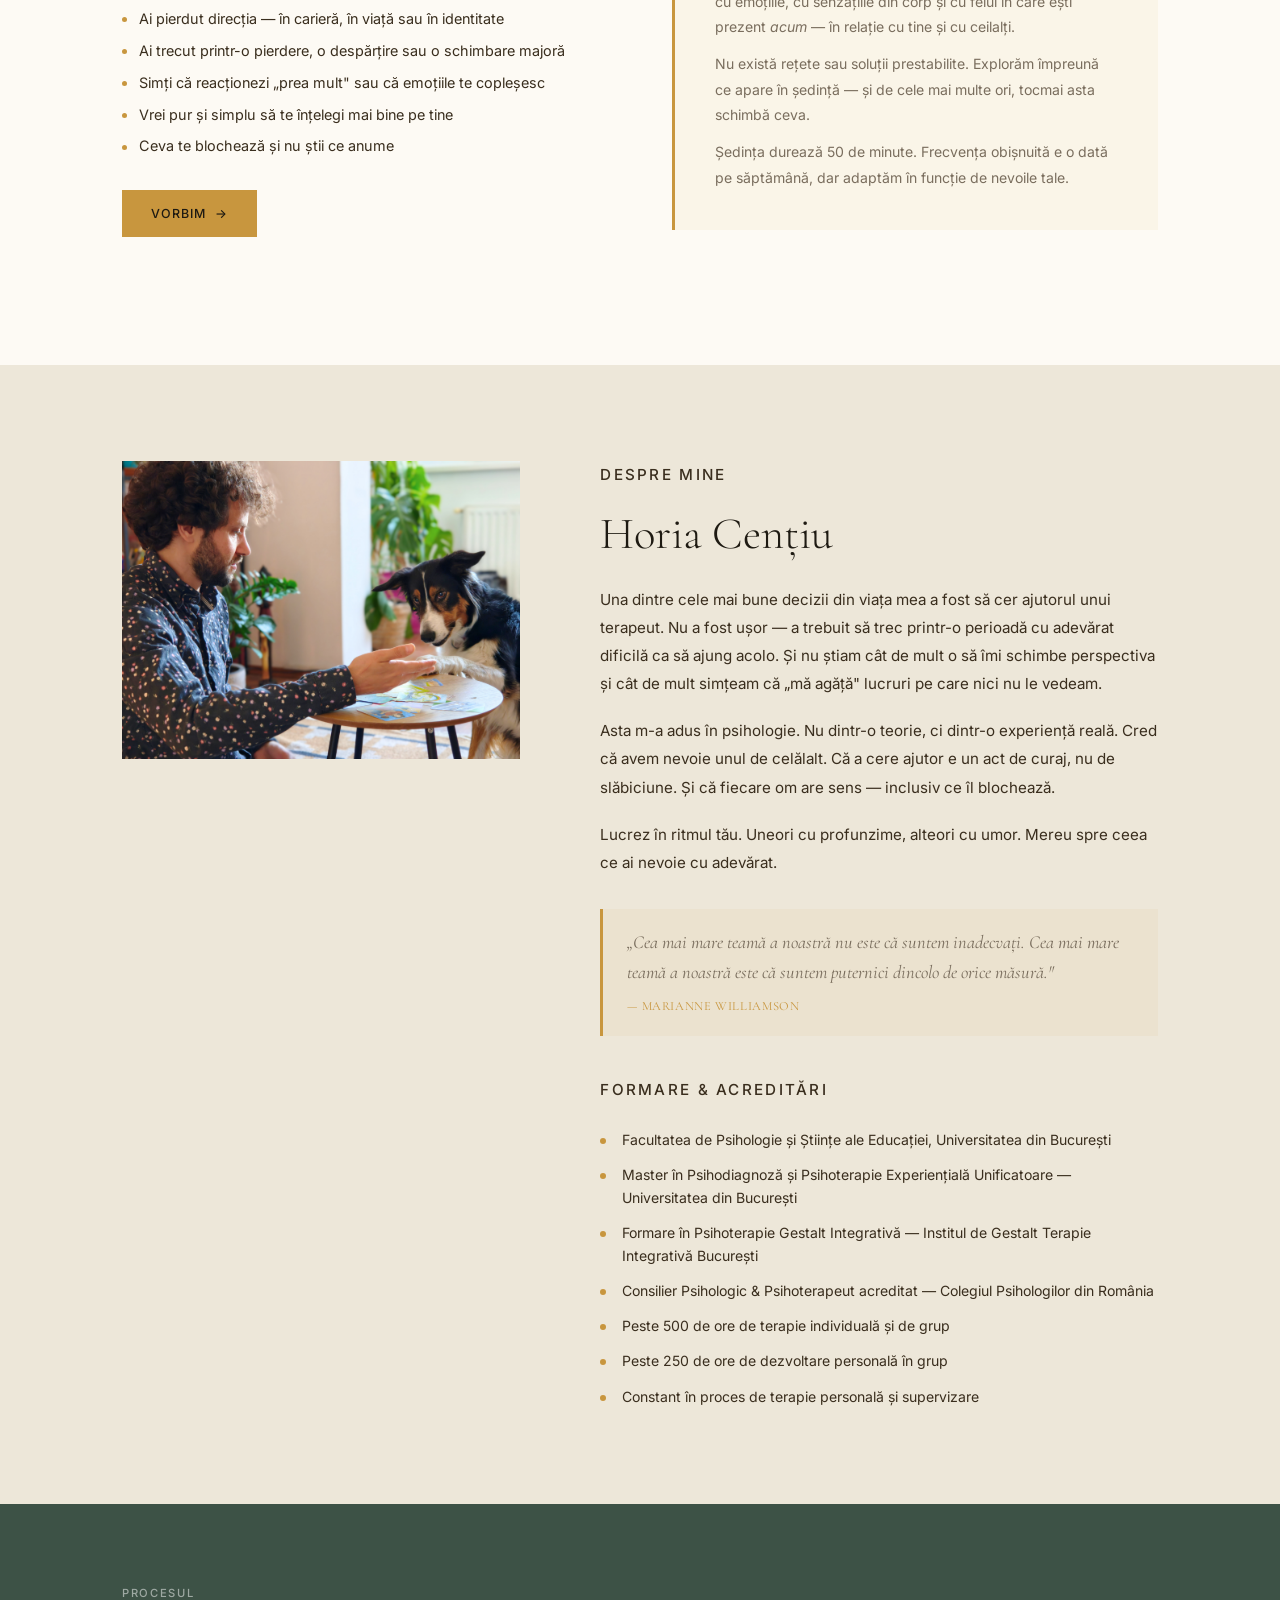
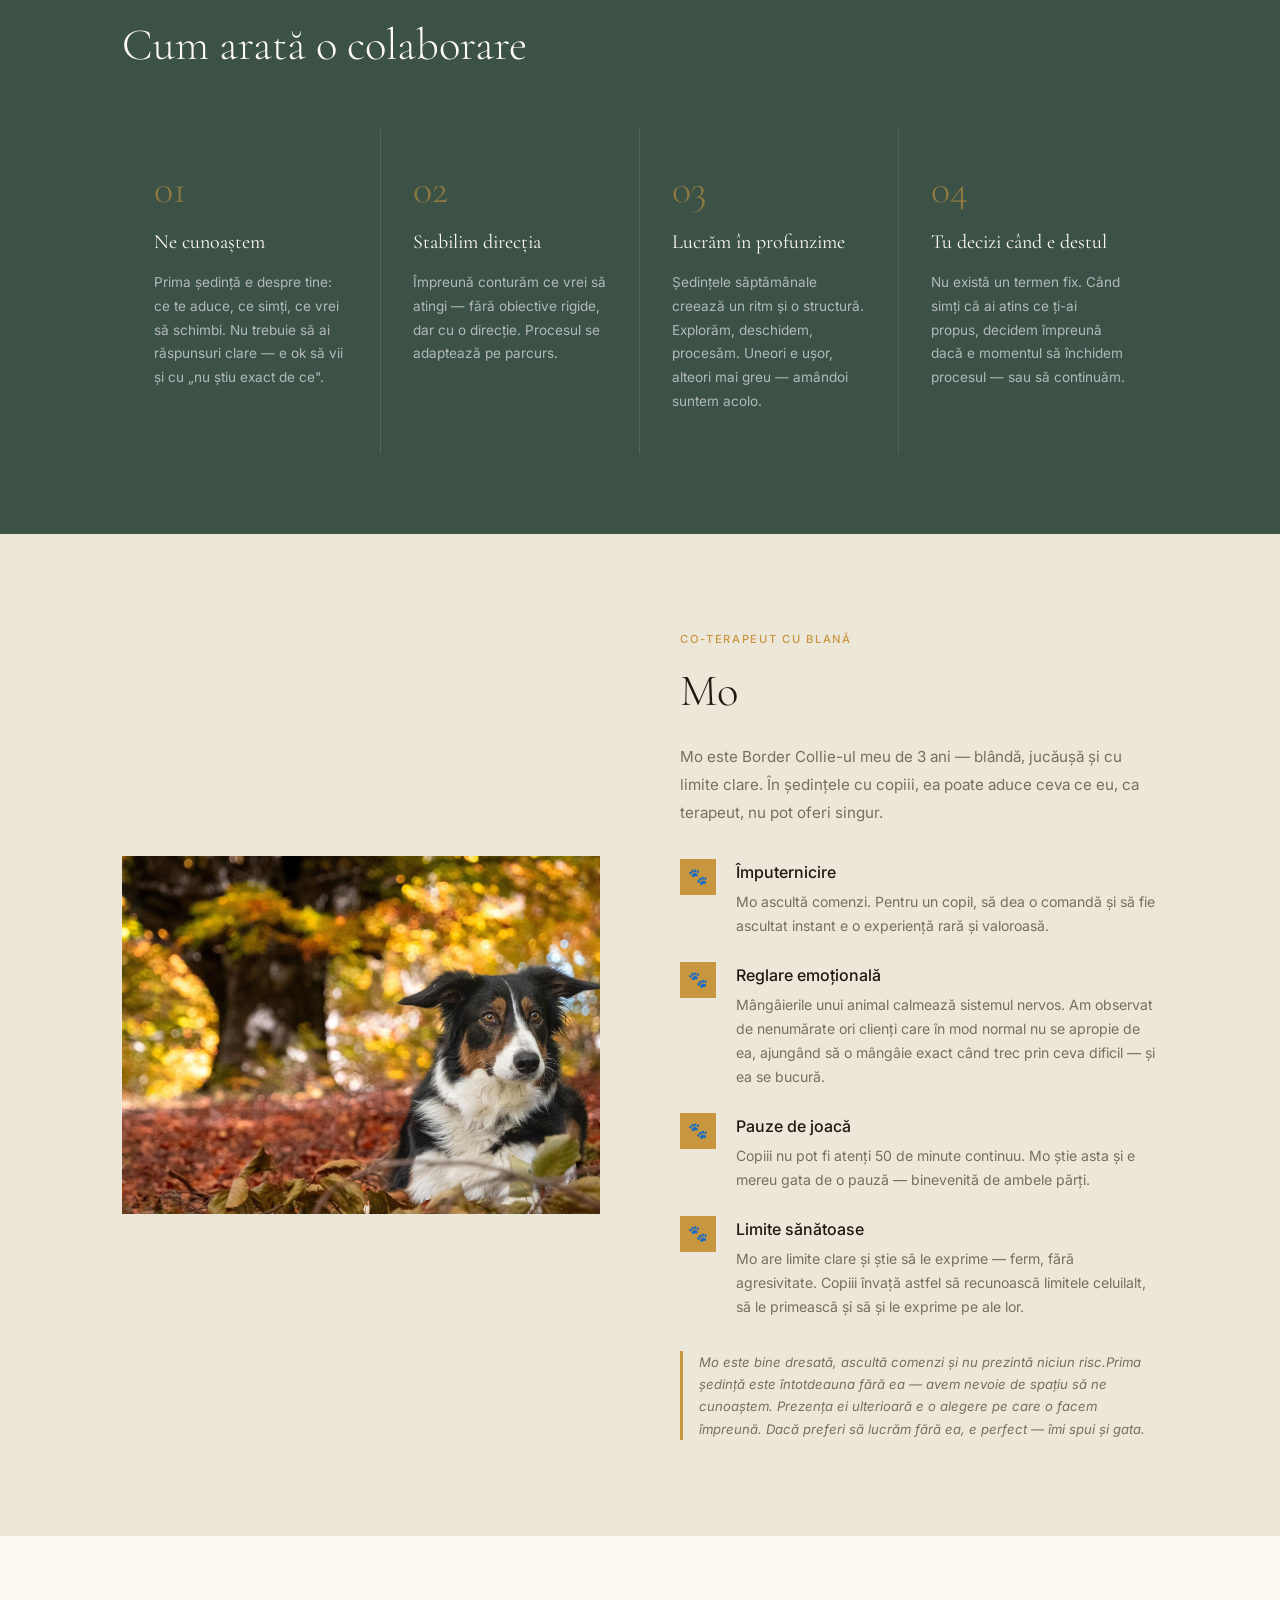
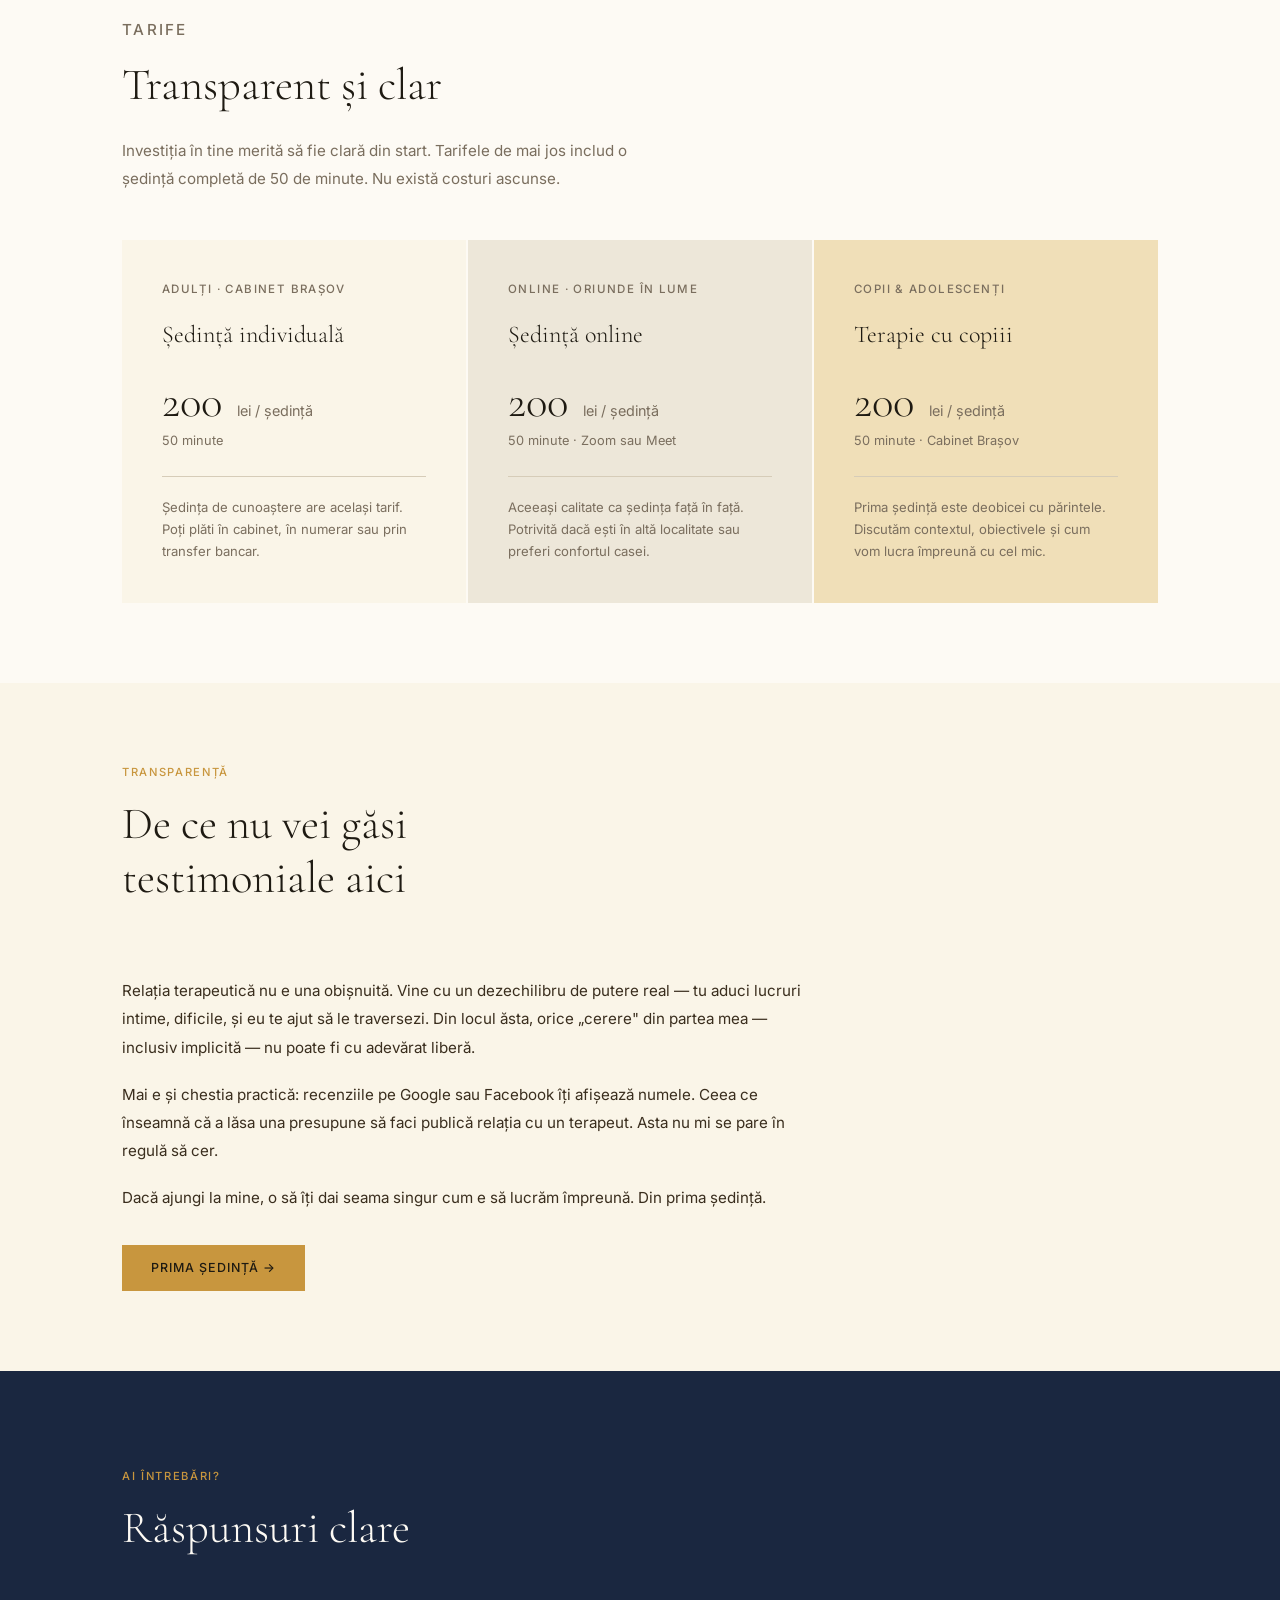
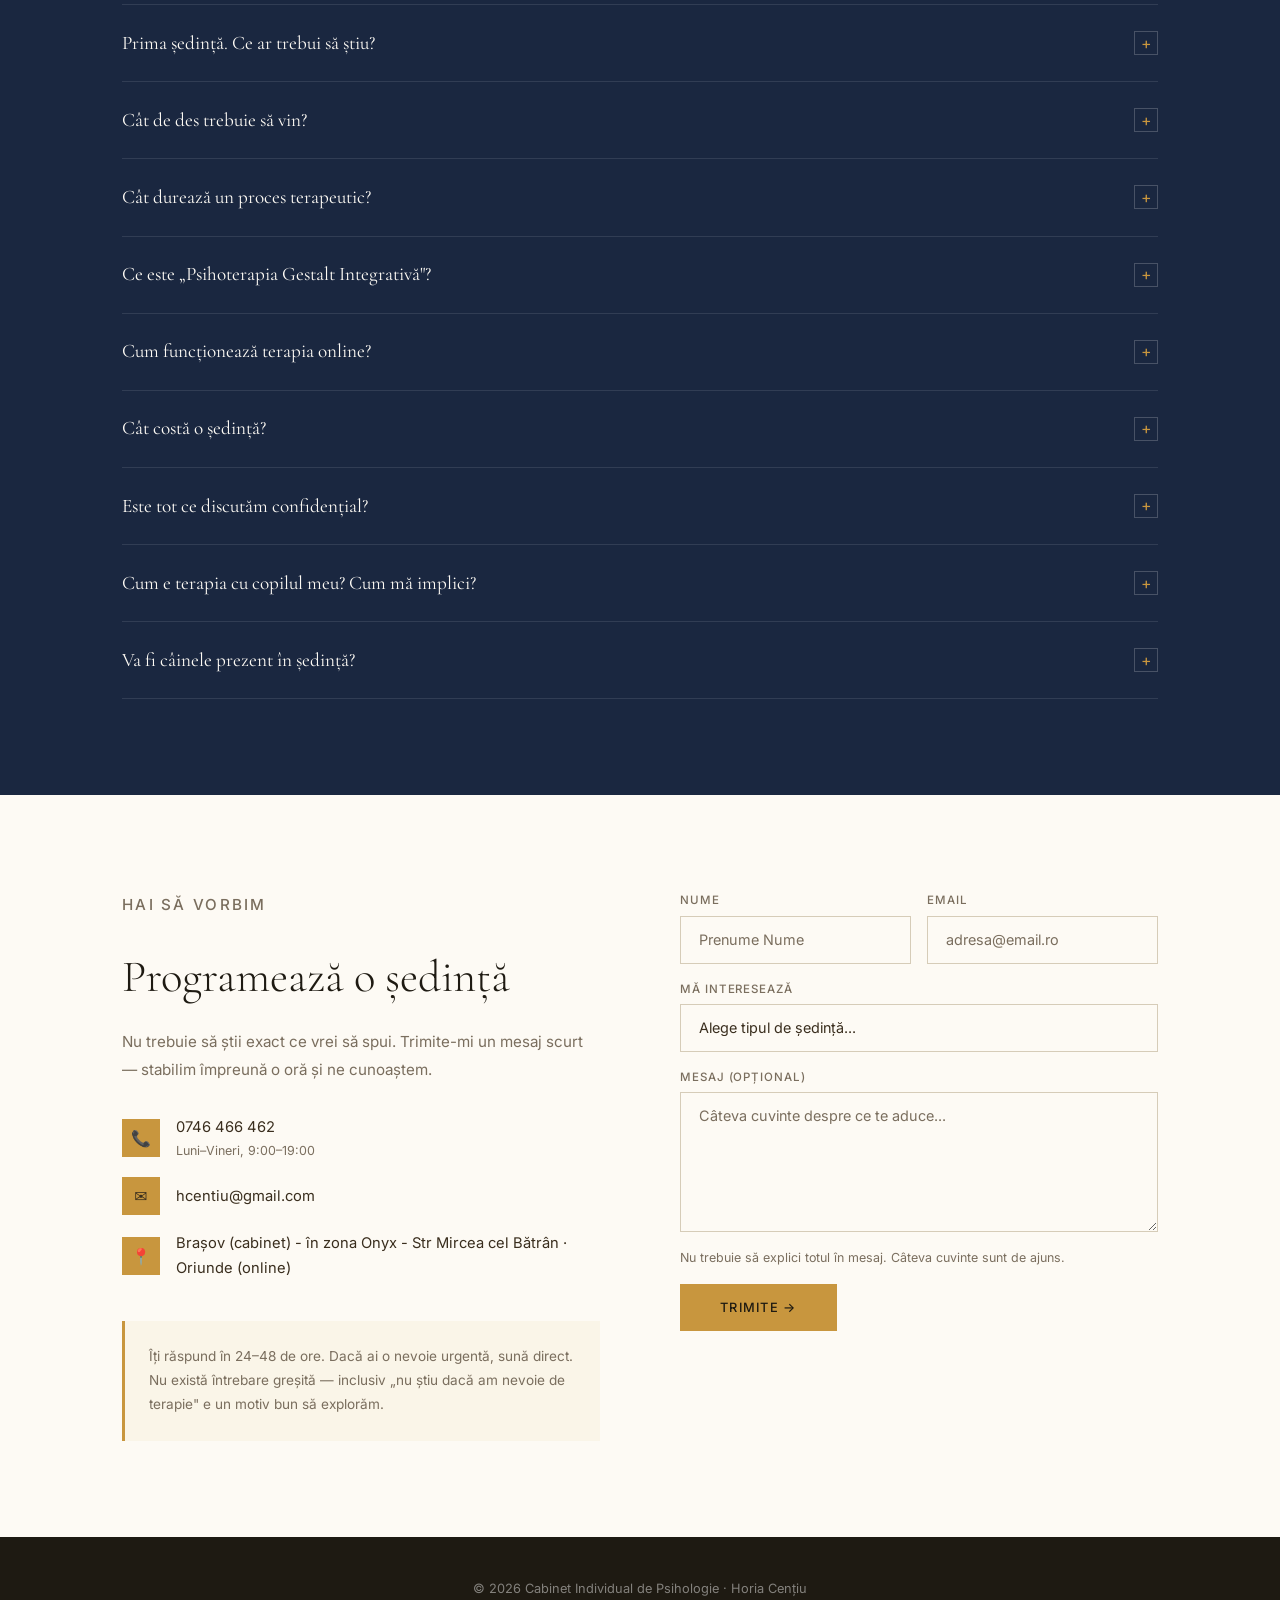
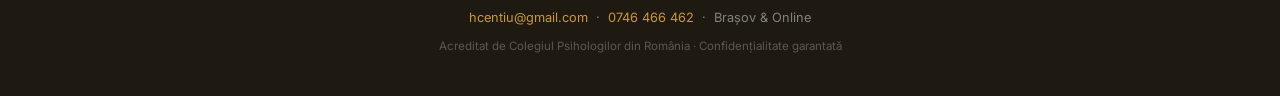
==== commit db921f95: "Add files via upload" ====
--- a/index.html
+++ b/index.html
@@ -1112,6 +1112,7 @@
     <li><a href="#cum-lucrez">Cum lucrez</a></li>
     <li><a href="#tarife">Tarife</a></li>
     <li><a href="#faq">Întrebări</a></li>
+    <li><a href="/blog/">Blog</a></li>
     <li><a href="#contact" class="nav-cta-btn">Programează-te</a></li>
   </ul>
   <button class="nav-toggle" id="navToggle" aria-label="Meniu">
